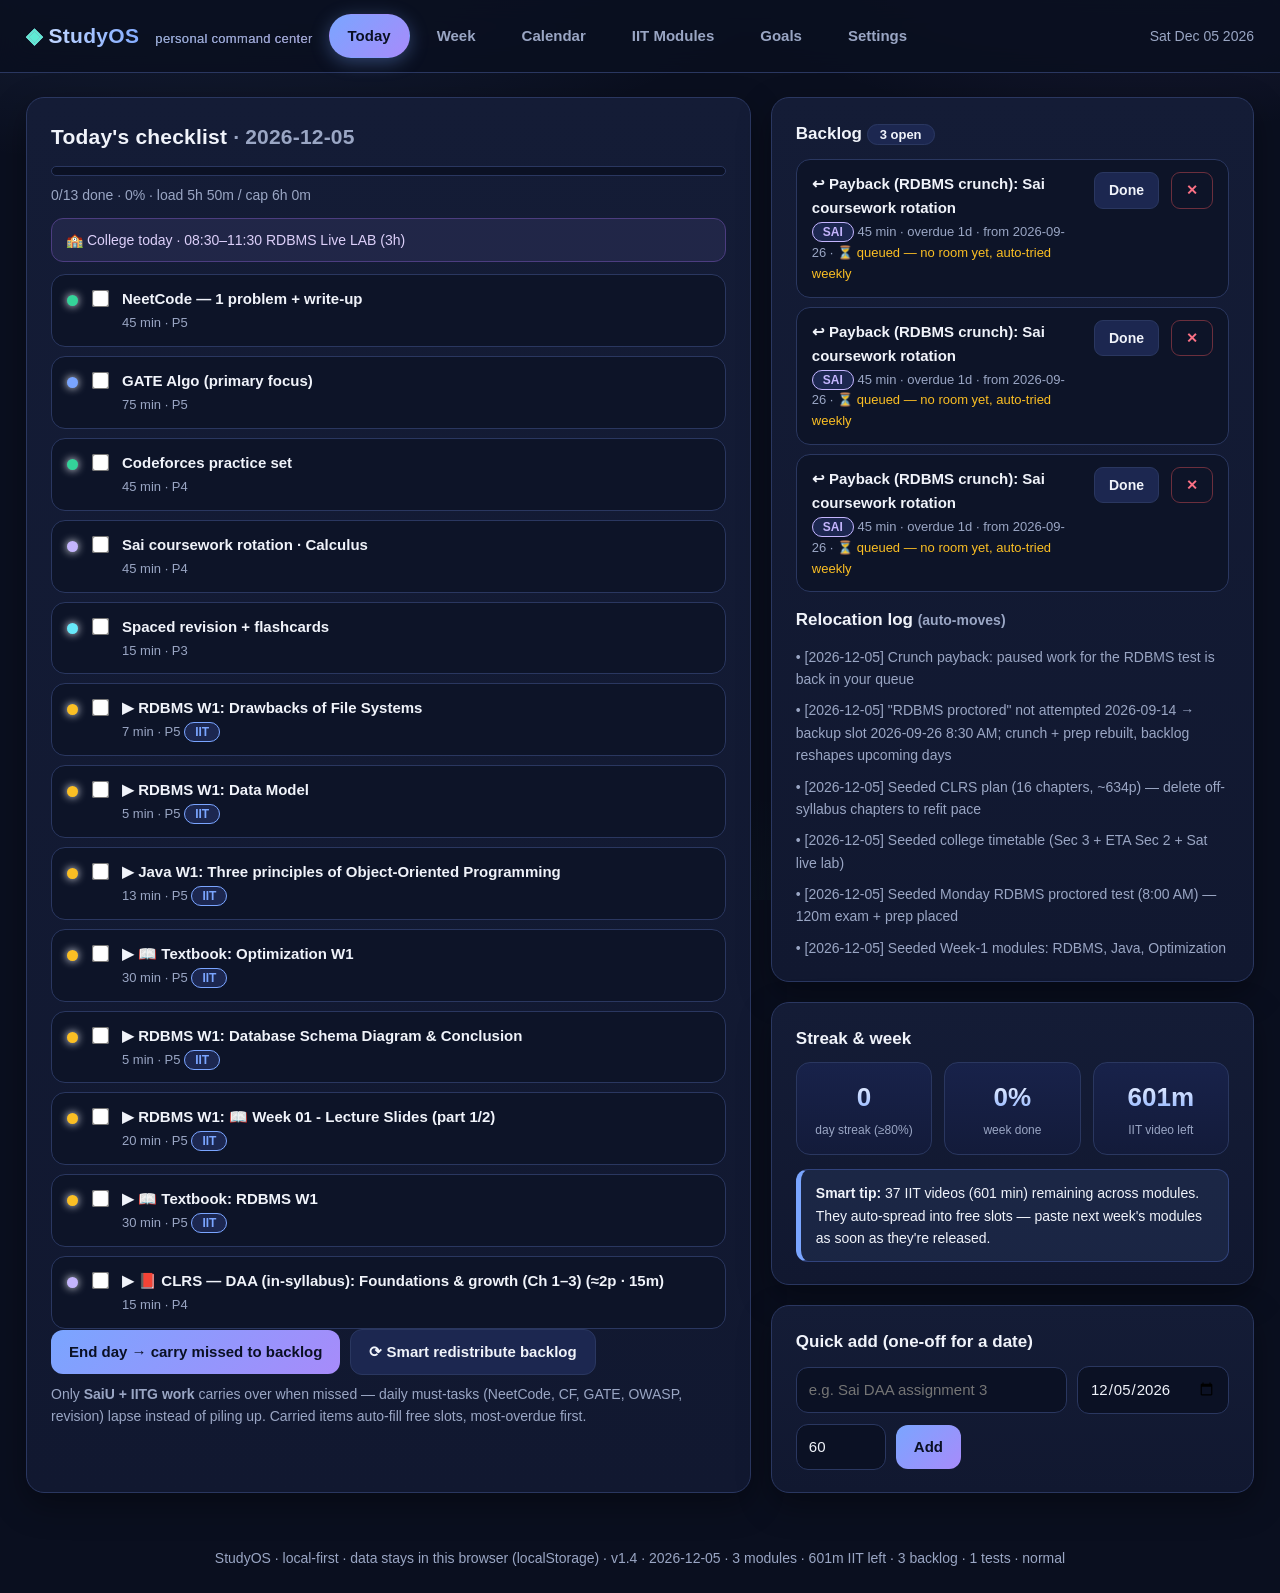
==== index.html @ 821bc4a0 "Weekend PT backups per course, Sat live lab, calendar events, selective carryover" ====
<!DOCTYPE html>
<html lang="en">
<head>
<meta charset="UTF-8">
<meta name="viewport" content="width=device-width, initial-scale=1.0">
<title>StudyOS — Personal Command Center</title>
<link rel="stylesheet" href="styles.css">
</head>
<body>
<header class="topbar">
  <div class="brand"><span class="logo">◈</span> StudyOS <span class="sub">personal command center</span></div>
  <nav class="tabs" id="tabs">
    <button data-tab="today" class="active">Today</button>
    <button data-tab="week">Week</button>
    <button data-tab="cal">Calendar</button>
    <button data-tab="iit">IIT Modules</button>
    <button data-tab="goals">Goals</button>
    <button data-tab="settings">Settings</button>
  </nav>
  <div class="today-label" id="todayLabel"></div>
</header>

<main>
<div id="errBanner" class="warn" style="display:none"></div>
  <!-- TODAY -->
  <section id="tab-today" class="tabpage active">
    <div class="grid2">
      <div class="card">
        <h2>Today's checklist <span class="muted" id="todayDate"></span></h2>
        <div class="progress"><div id="todayBar"></div></div>
        <p class="muted small" id="todayStats"></p>
        <div id="overloadWarn"></div>
        <div id="autoNotice"></div>
        <div id="behindBanner"></div>
        <div id="collegeBanner"></div>
        <ul id="todayList" class="tasklist"></ul>
        <div class="row">
          <button id="closeDayBtn" class="btn primary">End day → carry missed to backlog</button>
          <button id="redistBtn" class="btn">⟳ Smart redistribute backlog</button>
        </div>
        <p class="muted small">Only <b>SaiU + IITG work</b> carries over when missed — daily must-tasks (NeetCode, CF, GATE, OWASP, revision) lapse instead of piling up. Carried items auto-fill free slots, most-overdue first.</p>
      </div>
      <div>
        <div class="card">
          <h3>Backlog <span id="backlogCount" class="pill"></span></h3>
          <ul id="backlogList" class="tasklist"></ul>
          <h3 style="margin-top:14px">Relocation log <span class="muted small">(auto-moves)</span></h3>
          <ul id="reloLog" class="tasklist small muted"></ul>
        </div>
        <div class="card">
          <h3>Streak &amp; week</h3>
          <div class="statrow">
            <div class="stat"><div class="statnum" id="streakNum">0</div><div class="statlbl">day streak (≥80%)</div></div>
            <div class="stat"><div class="statnum" id="weekPct">0%</div><div class="statlbl">week done</div></div>
            <div class="stat"><div class="statnum" id="iitLeft">0m</div><div class="statlbl">IIT video left</div></div>
          </div>
          <div id="smartTip" class="tip"></div>
        </div>
        <div class="card">
          <h3>Quick add (one-off for a date)</h3>
          <div class="row wrap">
            <input id="qaTitle" placeholder="e.g. Sai DAA assignment 3" style="flex:2">
            <input id="qaDate" type="date" style="flex:1">
            <input id="qaMin" type="number" min="10" step="5" value="60" style="width:90px" title="minutes">
            <button id="qaAdd" class="btn primary">Add</button>
          </div>
        </div>
      </div>
    </div>
  </section>

  <!-- WEEK -->
  <section id="tab-week" class="tabpage">
    <div class="card">
      <div class="row between">
        <h2>Week plan <span class="muted small" id="weekRange"></span></h2>
        <div class="row">
          <button id="prevWk" class="btn">‹ Prev</button>
          <button id="thisWk" class="btn">This week</button>
          <button id="nextWk" class="btn">Next ›</button>
        </div>
      </div>
      <p class="muted small">Capacity = your self-study minutes per day (edit in Settings). Load = recurring + IIT chunks + backlog + one-offs. Red = overloaded day.</p>
      <div id="weekGrid" class="weekgrid"></div>
    </div>
  </section>

  <!-- CALENDAR -->
  <section id="tab-cal" class="tabpage">
    <div class="grid2">
      <div class="card">
        <div class="row between">
          <h2 id="calTitle">Month</h2>
          <div class="row">
            <button id="calPrev" class="btn sm">‹ Prev</button>
            <button id="calNow" class="btn sm">Today</button>
            <button id="calNext" class="btn sm">Next ›</button>
          </div>
        </div>
        <div id="calGrid" class="calgrid"></div>
        <p class="muted small">🎓 college · 📝 tests · 🎯 events — click any date to plan it.</p>
      </div>
      <div>
        <div class="card">
          <h3 id="calDayTitle">Day</h3>
          <div id="calDayItems"></div>
        </div>
        <div class="card">
          <h3>Mark event on <span id="eDateLabel"></span></h3>
          <input id="eTitle" placeholder="Event (e.g. DAA class test — DP + Greedy)" style="width:100%;margin-bottom:8px">
          <div class="row wrap">
            <select id="eCourse">
              <optgroup label="SaiU">
                <option value="SAI|DAA">DAA</option><option value="SAI|Found. Data Engg">Found. Data Engg</option><option value="SAI|Web Tech">Web Tech</option><option value="SAI|Emerging Tools">Emerging Tools</option><option value="SAI|Intel. Embedded Sys">Intel. Embedded Sys</option><option value="SAI|Calculus">Calculus</option><option value="SAI|SaiU Other">SaiU Other</option>
              </optgroup>
              <optgroup label="IITG">
                <option value="IIT|Java">Java</option><option value="IIT|Statistics">Statistics</option><option value="IIT|RDBMS">RDBMS</option><option value="IIT|Optimization">Optimization</option><option value="IIT|All courses">All courses</option>
              </optgroup>
              <optgroup label="Other">
                <option value="GATE|GATE">GATE prep</option><option value="CP|Comp. programming">Comp. programming</option><option value="OSS|OpenCRE">OpenCRE</option>
              </optgroup>
            </select>
            <label class="small muted">Prep hours <input id="eHrs" type="number" min="0.5" step="0.5" value="5" style="width:72px"></label>
            <label class="small muted">Time <input id="eTime" type="time"></label>
          </div>
          <textarea id="eSyllabus" rows="3" placeholder="Syllabus / prep plan (e.g. DP Ch15 + 75 PYQs) — saved with the event"></textarea>
          <div id="eFit"></div>
          <div id="eHold" style="margin-top:8px"></div>
          <div class="row" style="margin-top:10px">
            <button id="eAdd" class="btn primary">Add event + spread prep</button>
          </div>
          <p class="muted small">Prep spreads over the days before the event. Held subjects pause till that day, then return as payback — other commitments are never silently dropped.</p>
        </div>
      </div>
    </div>
  </section>

  <!-- IIT -->
  <section id="tab-iit" class="tabpage">
    <div class="card">
      <h2>Tests &amp; assessments</h2>
      <div id="examRadar" style="margin-bottom:12px"></div>
      <div class="row wrap" style="margin-bottom:10px">
        <span class="small"><b>PT backup slots</b> <span class="muted">(same-weekend, constant per course — missed slot 1 shifts here)</span>:</span>
        <label class="small">RDBMS <select data-pbday="RDBMS"><option>Sat</option><option>Sun</option></select> <input type="time" data-pbtime="RDBMS" style="width:100px"></label>
        <label class="small">Java <select data-pbday="Java"><option>Sat</option><option>Sun</option></select> <input type="time" data-pbtime="Java" style="width:100px"></label>
        <label class="small">Optimization <select data-pbday="Optimization"><option>Sat</option><option>Sun</option></select> <input type="time" data-pbtime="Optimization" style="width:100px"></label>
      </div>
      <div class="row wrap" style="margin-bottom:10px">
        <label class="small muted">System <select id="tSys"><option value="iitg">IITG (proctored ⇄ non-proctored)</option><option value="sai">SaiU class test</option></select></label>
      </div>
      <div id="iitgForm">
      <p class="muted small">Proctored → <b>120m</b> exam + 90m revision (2 days before) + 60m mock (day before). Non-proctored → <b>60m</b> + 45m review (day before). Blocks are date-fixed; IIT videos squeeze around them and auto-carry, so other subjects are never displaced.</p>
      <div class="row wrap">
        <select id="tCourse"><option>All courses</option><option>Java</option><option>Statistics</option><option>RDBMS</option><option>Optimization</option></select>
        <label class="small muted">First week <select id="tFirst"><option value="nonproctored">Non-proctored</option><option value="proctored">Proctored</option></select></label>
        <label class="small muted">Start date <input id="tStart" type="date"></label>
        <label class="small muted">Time <input id="tTime" type="time" value="08:00"></label>
        <label class="small muted">Weeks <input id="tWeeks" type="number" min="1" max="16" value="8" style="width:70px"></label>
        <button id="addAltTests" class="btn primary">Add alternating series</button>
        <button id="addOneTest" class="btn">Add single test</button>
      </div>
      </div>
      <div id="saiForm" style="display:none">
      <p class="muted small">Tell me the test <b>and</b> your prep plan — e.g. <i>75 PYQs</i> or <i>3h of video material</i> — and the time is auto-spread across the days before it in ≤60m sessions.</p>
      <div class="row wrap">
        <select id="sCourse"><option>DAA</option><option>Found. Data Engg</option><option>Web Tech</option><option>Emerging Tools</option><option>Intel. Embedded Sys</option><option>Calculus</option><option>Other</option></select>
        <input id="sTitle" placeholder="Test topic (e.g. DP + Greedy)" style="flex:1;min-width:160px">
        <label class="small muted">Date <input id="sDate" type="date"></label>
        <label class="small muted">Time <input id="sTime" type="time"></label>
      </div>
      <div class="row wrap" style="margin-top:8px">
        <label class="small muted">I will solve <select id="sMode"><option value="q">PYQs / questions</option><option value="h">hours of material</option></select></label>
        <input id="sQty" type="number" min="1" value="75" style="width:90px" title="number of questions or hours">
        <label class="small muted">min per Q <input id="sPerQ" type="number" min="1" value="4" style="width:65px"></label>
        <button id="sAdd" class="btn primary">Add SaiU test + spread prep</button>
      </div>
      <div id="sCalc" class="small" style="margin-top:6px;color:var(--teal)"></div>
      </div>
      <div class="row wrap" style="margin-top:12px;border-top:1px solid var(--line);padding-top:12px">
        <span class="small"><b>⚡ Crunch mode</b> <span class="muted">(every test, any subject)</span>: when a test is within
        <input id="cDays" type="number" min="0" max="7" value="3" style="width:62px"> days, pause
        <label><input type="checkbox" data-pz="sai"> Sai</label>
        <label><input type="checkbox" data-pz="cf"> CF</label>
        <label><input type="checkbox" data-pz="oss"> OWASP</label>
        <label><input type="checkbox" data-pz="algo"> GATE Algo</label>
        <label><input type="checkbox" data-pz="dbms"> GATE DBMS</label>
        <label><input type="checkbox" data-pz="nc"> NeetCode</label>
        <label><input type="checkbox" data-pz="iit"> IIT videos</label><br>
        <span class="muted">Paused subjects vanish pre-test to fund prep — then return as payback backlog after the test. Toggle per test with its ⚡ button.</span></span>
      </div>
      <div id="testList" style="margin-top:10px"></div>
    </div>
    <div class="card">
      <h2>Book reading plans <span class="muted small">pages-per-week pacing</span></h2>
      <p class="muted small">Set chapters + a deadline — the app tells you <b>pages/week</b> and spreads daily sessions. Log pages read per chapter; pace and sessions shrink automatically. Page counts are estimates: fix them against your copy.</p>
      <div class="row wrap">
        <label class="small muted">Reading speed <input id="bookPph" type="number" min="2" max="30" value="6" style="width:65px"> pages/hour</label>
        <label class="small muted">Max reading <input id="bookMaxDay" type="number" min="10" max="120" step="5" value="30" style="width:65px"> min/day</label>
      </div>
      <div id="bookList" style="margin-top:10px"></div>
      <details style="margin-top:8px">
        <summary class="muted small">Add another book (tap to expand)</summary>
        <div class="row wrap" style="margin-top:8px">
          <input id="bTitle" placeholder="Book title (e.g. CLRS — Graphs)" style="flex:2;min-width:160px">
          <label class="small muted">Deadline <input id="bDeadline" type="date" value="2026-12-20"></label>
          <button id="bAdd" class="btn sm primary">Add book</button>
        </div>
        <textarea id="bChapters" rows="4" placeholder="One chapter per line — Name: pages&#10;Dynamic programming (Ch 15): 47&#10;Greedy (Ch 16): 43"></textarea>
      </details>
    </div>
    <div class="grid2">
      <div class="card">
        <h2>Add week's module</h2>
        <p class="muted small">I can't log into Coursera for you (login wall), so paste the week's video list here. The parser accepts <code>mm:ss</code>, <code>h:mm:ss</code>, <code>12 min</code>, <code>1h 20m</code> — one video per line.</p>
        <div class="row wrap">
          <select id="mCourse">
            <option>Java</option><option>Statistics</option><option>RDBMS</option><option>Optimization</option>
          </select>
          <input id="mWeek" type="number" min="1" max="20" value="1" style="width:80px" title="week number">
          <input id="mTitle" placeholder="Module title (optional)" style="flex:1">
        </div>
        <textarea id="mPaste" rows="7" placeholder="Example:&#10;Intro to OOP — 12:34&#10;Classes & objects — 45:10&#10;Inheritance 1h 02:15&#10;Practice quiz — 20 min"></textarea>
        <div class="row">
          <button id="mPreview" class="btn">Preview parse</button>
          <button id="mSave" class="btn primary">Save module &amp; schedule it</button>
        </div>
        <div id="mOut" class="muted small"></div>
      </div>
      <div class="card">
        <h2>Coursera helper <span class="muted small">semi-auto import</span></h2>
        <details>
          <summary class="muted small">How to copy durations from Coursera (tap to expand)</summary>
          <p class="muted small">On your open Coursera module page, press <code>F12 → Console</code>, paste this snippet, hit Enter. It copies all video durations — then paste them on the left.</p>
          <pre id="scraperSnippet" class="code"></pre>
          <button id="copySnippet" class="btn sm">Copy snippet</button>
        </details>
        <h3 style="margin-top:18px">Saved modules</h3>
        <div class="row" style="margin-bottom:8px"><button id="reseedBtn" class="btn">↻ Reload Week-1 seed data</button></div>
        <div id="moduleList"></div>
      </div>
    </div>
  </section>

  <!-- GOALS -->
  <section id="tab-goals" class="tabpage">
    <div class="grid3" id="goalsGrid"></div>
    <div class="card">
      <h3>Anything missing?</h3>
      <p class="small muted">Ideas: Sai exam-prep buffer in the last 3 weeks (share exam dates and Sai priority auto-raises), 7h sleep + 20-min walk guardrail. Tell me and I'll hardcode it, or use Quick add.</p>
    </div>
  </section>

  <!-- SETTINGS -->
  <section id="tab-settings" class="tabpage">
    <div class="card">
      <h2>Daily self-study capacity (minutes)</h2>
      <p class="muted small">College hours excluded. Defaults: 300 weekdays (5h), 420 weekends (7h). Lower it if you have heavy college days — the scheduler re-fits IIT + backlog automatically.</p>
      <div id="capGrid" class="capgrid"></div>
      <div class="row wrap" style="margin-top:12px;align-items:flex-end">
        <label class="small muted">IIT playback speed<br>
          <select id="speedSel">
            <option value="1">1×</option><option value="1.25">1.25×</option>
            <option value="1.5">1.5×</option><option value="2">2×</option>
          </select>
        </label>
      <div class="row" style="margin-top:12px">
        <button id="saveCap" class="btn primary">Save &amp; rebuild schedule</button>
        <button id="resetAll" class="btn danger">Reset all data</button>
      </div>
    </div>
    <div class="card">
      <h2>College hours <span class="muted small">blocked — never scheduled over</span></h2>
      <p class="muted small">Seeded from the SaiU sheet for Sec 3 + ETA Sec 2. Delete anything that isn't yours.</p>
      <div id="collegeList"></div>
      <div class="row wrap" style="margin-top:8px">
        <select id="cDay"><option>Mon</option><option>Tue</option><option>Wed</option><option>Thu</option><option>Fri</option><option>Sat</option><option>Sun</option></select>
        <input id="cStart" placeholder="09:15" style="width:80px">
        <input id="cEnd" placeholder="10:10" style="width:80px">
        <input id="cTitle" placeholder="Course" style="flex:1;min-width:140px">
        <button id="cAdd" class="btn sm">Add class</button>
      </div>
    </div>
    <div class="card">
      <details>
        <summary><b>How the smart scheduler works</b> <span class="muted small">(tap to expand)</span></summary>
      <ol class="small">
        <li>Fixed recurring load (NeetCode daily, GATE 4+3, Sai 45m, CF 3×+contest, OWASP 3×, revision) is placed first.</li>
        <li>Tests (exam + type-based prep) are date-fixed right after recurring — IIT videos absorb the squeeze and auto-carry, so core subjects are never displaced.</li>
        <li>Proctored tests carry a next-day backup slot: miss slot 1 and everything shifts automatically.</li>
        <li>Each course's weekly videos are split into ≤35-min sessions and dealt round-robin across all 7 days — every course progresses daily, all finish together, no day breached unless the week's total exceeds free time.</li>
        <li>Backlog (missed <b>SaiU/IITG only</b> — daily must-tasks lapse) is fitted next, highest overdue-days first, into leftover free slots — never piled onto one day.</li>
        <li>Falling behind (150m+ backlog or 3d overdue) offers a one-click catch-up plan that lightens flexible load until you recover.</li>
        <li>College hours are blocked and never scheduled over. Overload days turn red with a tip on what shifted.</li>
        <li>Calendar events spread prep over prior days; shortfalls ask you to hold subjects, which return as payback after the event.</li>
      </ol>
      </details>
      <div class="row" style="margin-top:10px">
        <button id="selfTest" class="btn sm">▶ Run self-test</button>
      </div>
      <div id="selfOut" class="small" style="margin-top:8px"></div>
    </div>
  </section>
</main>

<footer class="muted small center">StudyOS · local-first · data stays in this browser (localStorage) · <span id="ver"></span> · <span id="diagLine"></span></footer>
<script>
window.addEventListener('error',function(e){var d=document.getElementById('errBanner');if(d){d.style.display='block';d.textContent='⚠ App error: '+(e.message||'unknown error')+' — press Ctrl+Shift+R to hard-refresh. If it persists, copy this exact text and send it to me.';}});
</script>
<script src="app.js?v=1.4"></script>
</body>
</html>
---- styles.css ----
:root{
  --bg:#0a0f1f; --card:#121a31; --card2:#0d1428; --line:#2a3760;
  --txt:#f0f3fa; --mut:#9aa6c4; --acc:#7aa5ff; --violet:#a78bfa; --teal:#5eead4;
  --ok:#34d399; --warn:#fbbf24; --bad:#fb7185; --radius:18px;
}
*{box-sizing:border-box}
body{margin:0;color:var(--txt);
  background:radial-gradient(1100px 480px at 15% -120px,rgba(122,165,255,.16) 0%,transparent 60%),
             radial-gradient(900px 420px at 90% -100px,rgba(167,139,250,.14) 0%,transparent 55%),
             radial-gradient(800px 500px at 50% 120%,rgba(94,234,212,.06) 0%,transparent 60%),
             var(--bg);
  background-attachment:fixed;
  font:16px/1.6 -apple-system,"Segoe UI",Roboto,Inter,Arial,sans-serif;-webkit-font-smoothing:antialiased}
::selection{background:rgba(122,165,255,.35)}
.topbar{display:flex;align-items:center;gap:16px;padding:14px 26px;border-bottom:1px solid var(--line);position:sticky;top:0;background:rgba(10,15,31,.88);backdrop-filter:blur(12px);z-index:5;flex-wrap:wrap}
.brand{font-weight:800;font-size:21px;letter-spacing:.3px;background:linear-gradient(90deg,#cfe0ff,var(--acc) 45%,var(--violet));-webkit-background-clip:text;background-clip:text;color:transparent}
.logo{color:var(--teal);-webkit-text-fill-color:var(--teal)}
.sub{font-weight:500;color:var(--mut);font-size:13px;margin-left:10px;-webkit-text-fill-color:var(--mut)}
.tabs{display:flex;gap:8px;flex-wrap:wrap}
.tabs button{background:transparent;border:1px solid transparent;color:var(--mut);padding:9px 18px;border-radius:999px;cursor:pointer;font:inherit;font-weight:700;font-size:15px}
.tabs button:hover{color:var(--txt);background:#1a2450}
.tabs button.active{background:linear-gradient(135deg,var(--acc),var(--violet));color:#0a1024;box-shadow:0 4px 18px rgba(122,165,255,.35)}
.today-label{margin-left:auto;color:var(--mut);font-size:14px}
main{max-width:1500px;margin:0 auto;padding:24px 26px 10px}
#errBanner{max-width:1500px;margin:14px auto 0}
.card{background:linear-gradient(180deg,#141c36,#111830);border:1px solid var(--line);border-radius:var(--radius);padding:22px 24px;margin-bottom:20px;box-shadow:0 12px 32px rgba(0,0,0,.35)}
h2{margin:0 0 8px;font-size:21px;letter-spacing:.2px}
h3{margin:0 0 10px;font-size:17px}
.muted{color:var(--mut)}.small{font-size:14px}.center{text-align:center}
p.muted{margin:8px 0 12px}
.grid2{display:grid;grid-template-columns:1.5fr 1fr;gap:20px}
@media(max-width:1000px){.grid2{grid-template-columns:1fr}}
.grid3{display:grid;grid-template-columns:repeat(3,1fr);gap:20px;margin-bottom:20px}
@media(max-width:1000px){.grid3{grid-template-columns:1fr}}
.row{display:flex;gap:10px;align-items:center}.wrap{flex-wrap:wrap}.between{justify-content:space-between}
.btn{background:#1c2750;border:1px solid var(--line);color:var(--txt);padding:10px 18px;border-radius:12px;cursor:pointer;font:inherit;font-weight:700;font-size:15px}
.btn:hover{border-color:var(--acc);box-shadow:0 0 14px rgba(122,165,255,.25)}
.btn.primary{background:linear-gradient(135deg,var(--acc),var(--violet));border:0;color:#0a1024}
.btn.danger{background:transparent;border-color:#6b2f3d;color:var(--bad)}
.btn.sm{padding:6px 14px;font-size:14px;border-radius:9px}
.btn:disabled{opacity:.5}
input,select,textarea{background:#0b1124;border:1px solid var(--line);color:var(--txt);border-radius:12px;padding:10px 12px;font:inherit;font-size:15px}
input:focus,select:focus,textarea:focus{outline:none;border-color:var(--acc);box-shadow:0 0 0 3px rgba(122,165,255,.15)}
textarea{width:100%;margin:10px 0;font-family:ui-monospace,Consolas,monospace}
code{background:#0b1124;padding:2px 8px;border-radius:7px;border:1px solid var(--line);font-size:13px}
.code{background:#080d1d;border:1px solid var(--line);border-radius:12px;padding:12px;font-size:13px;white-space:pre-wrap;max-height:220px;overflow:auto}
details{border:0}
details>summary{cursor:pointer;list-style:none;font-weight:700;font-size:15px}
details>summary::-webkit-details-marker{display:none}
details>summary:before{content:"▸ ";color:var(--teal)}
details[open]>summary:before{content:"▾ "}
.progress{height:10px;background:#0b1124;border-radius:99px;overflow:hidden;margin:12px 0 6px;border:1px solid var(--line)}
.progress>div{height:100%;background:linear-gradient(90deg,var(--acc),var(--teal));border-radius:99px;transition:width .3s}
.tasklist{list-style:none;margin:12px 0 0;padding:0;display:flex;flex-direction:column;gap:9px}
.task{display:flex;gap:12px;align-items:flex-start;background:var(--card2);border:1px solid var(--line);border-radius:14px;padding:12px 15px;font-size:15px}
.task:hover{border-color:#3d4f8f;transform:translateY(-1px)}
.task.done{opacity:.55}.task.done .t{text-decoration:line-through}
.task input[type=checkbox]{margin-top:5px;transform:scale(1.35);accent-color:var(--acc);cursor:pointer}
.dot{width:11px;height:11px;border-radius:99px;margin-top:8px;flex:none;box-shadow:0 0 8px currentColor}
.task .t{font-weight:650}.task .meta{font-size:13px;color:var(--mut);margin-top:2px}
.badge{font-size:12px;padding:2px 10px;border-radius:99px;background:#1c2750;border:1px solid var(--line);white-space:nowrap;font-weight:700}
.badge.carry{border-color:var(--warn);color:var(--warn)}
.badge.iit{border-color:var(--acc);color:var(--acc)}
.badge.testb{border-color:var(--violet);color:var(--violet)}
.pill{background:#1c2750;border:1px solid var(--line);border-radius:99px;padding:2px 12px;font-size:13px}
.donebox{margin-top:10px;background:transparent;border:1px dashed var(--line);border-radius:14px;padding:10px 14px}
.donebox summary{font-size:14px;color:var(--mut);font-weight:700}
.statrow{display:flex;gap:12px}
.stat{flex:1;background:linear-gradient(180deg,#18224a,#131b3a);border:1px solid var(--line);border-radius:14px;padding:14px 8px;text-align:center}
.statnum{font-size:26px;font-weight:800;background:linear-gradient(180deg,#fff,var(--acc));-webkit-background-clip:text;background-clip:text;color:transparent}
.statlbl{font-size:12px;color:var(--mut);margin-top:2px}
.tip{background:rgba(122,165,255,.09);border:1px solid #31437c;border-left:5px solid var(--acc);border-radius:12px;padding:12px 15px;margin-top:14px;font-size:14px}
.tip.ok{border-color:#1d5c46;border-left-color:var(--ok);background:rgba(52,211,153,.08)}
.tip.warnb{border-color:#6b5416;border-left-color:var(--warn);background:rgba(251,191,36,.08)}
.warn{background:rgba(251,113,133,.09);border:1px solid #6b2f3d;color:#ffd3da;border-radius:12px;padding:10px 14px;margin:10px 0;font-size:14px}
.collegebar{background:rgba(167,139,250,.09);border:1px solid #4c3d80;border-radius:12px;padding:10px 14px;margin-top:12px;font-size:14px;color:#ddd0fa}
.weekgrid{display:grid;grid-template-columns:repeat(auto-fit,minmax(185px,1fr));gap:14px}
details.day{background:var(--card2);border:1px solid var(--line);border-radius:14px;padding:13px 15px;min-height:150px}
details.day.over{border-color:#6b2f3d}
details.day.today{border-color:var(--acc);box-shadow:0 0 0 1px var(--acc),0 0 24px rgba(122,165,255,.15)}
details.day summary{display:flex;align-items:center;gap:10px}
details.day summary:before{content:""}
.dname{font-weight:800;font-size:15px;white-space:nowrap}
.loadbar{flex:1;height:7px;background:#0b1124;border-radius:99px;overflow:hidden}
.loadbar>span{display:block;height:100%;background:linear-gradient(90deg,var(--acc),var(--teal));border-radius:99px}
.day.over .loadbar>span{background:linear-gradient(90deg,var(--warn),var(--bad))}
.cap{font-size:12px;color:var(--mut);white-space:nowrap;margin:8px 0}
.mini{font-size:13px;background:#141c3a;border:1px solid var(--line);border-radius:9px;padding:6px 10px;margin-bottom:6px;display:flex;gap:8px;align-items:center}
.mini .dot{margin-top:0;width:8px;height:8px}
.mini.done{opacity:.55}
.mini.college{border-color:#4c3d80;color:#ddd0fa;background:rgba(167,139,250,.07)}
.calgrid{display:grid;grid-template-columns:repeat(7,1fr);gap:8px}
.capgrid{display:grid;grid-template-columns:repeat(7,1fr);gap:10px}
.calhead{font-size:12px;color:var(--mut);text-align:center;font-weight:800;padding:4px}
.calblank{min-height:74px}
.calday{min-height:74px;background:var(--card2);border:1px solid var(--line);border-radius:12px;padding:7px 9px;cursor:pointer;display:flex;flex-direction:column;gap:3px;font-size:13px}
.calday:hover{border-color:var(--acc)}
.calday b{font-size:15px}
.calday span{font-size:12px}
.calday.today{border-color:var(--acc);box-shadow:0 0 0 1px var(--acc)}
.calday.sel{border-color:var(--teal);box-shadow:0 0 0 1px var(--teal)}
.calday.past{opacity:.55}
@media(max-width:700px){.calday{min-height:56px;font-size:11px}}
@media(max-width:1000px){.capgrid{grid-template-columns:repeat(4,1fr)}}
.capgrid label{font-size:13px;color:var(--mut);display:flex;flex-direction:column;gap:5px}
.mod{border:1px solid var(--line);border-radius:14px;padding:12px 15px;margin-bottom:10px;background:var(--card2);font-size:14px}
.mod label{display:flex;gap:10px;align-items:flex-start;padding:4px 0;cursor:pointer}
.mod input[type=checkbox]{accent-color:var(--acc);margin-top:5px;transform:scale(1.2)}
.chip{display:inline-block;background:#141c3a;border:1px solid #4c3d80;color:#ddd0fa;border-radius:99px;padding:3px 12px;margin:3px 6px 3px 0;font-size:13px}
.chip a{color:var(--bad);text-decoration:none;margin-left:6px;font-weight:800}
.crow{margin-bottom:10px;font-size:14px}
.crow b{display:inline-block;min-width:40px}
.tabpage{display:none}.tabpage.active{display:block;animation:fade .25s}
@keyframes fade{from{opacity:.3;transform:translateY(4px)}to{opacity:1}}
footer{padding:24px;color:var(--mut);font-size:14px}
::-webkit-scrollbar{width:11px;height:11px}
::-webkit-scrollbar-track{background:var(--bg)}
::-webkit-scrollbar-thumb{background:#2a3760;border-radius:99px;border:2px solid var(--bg)}
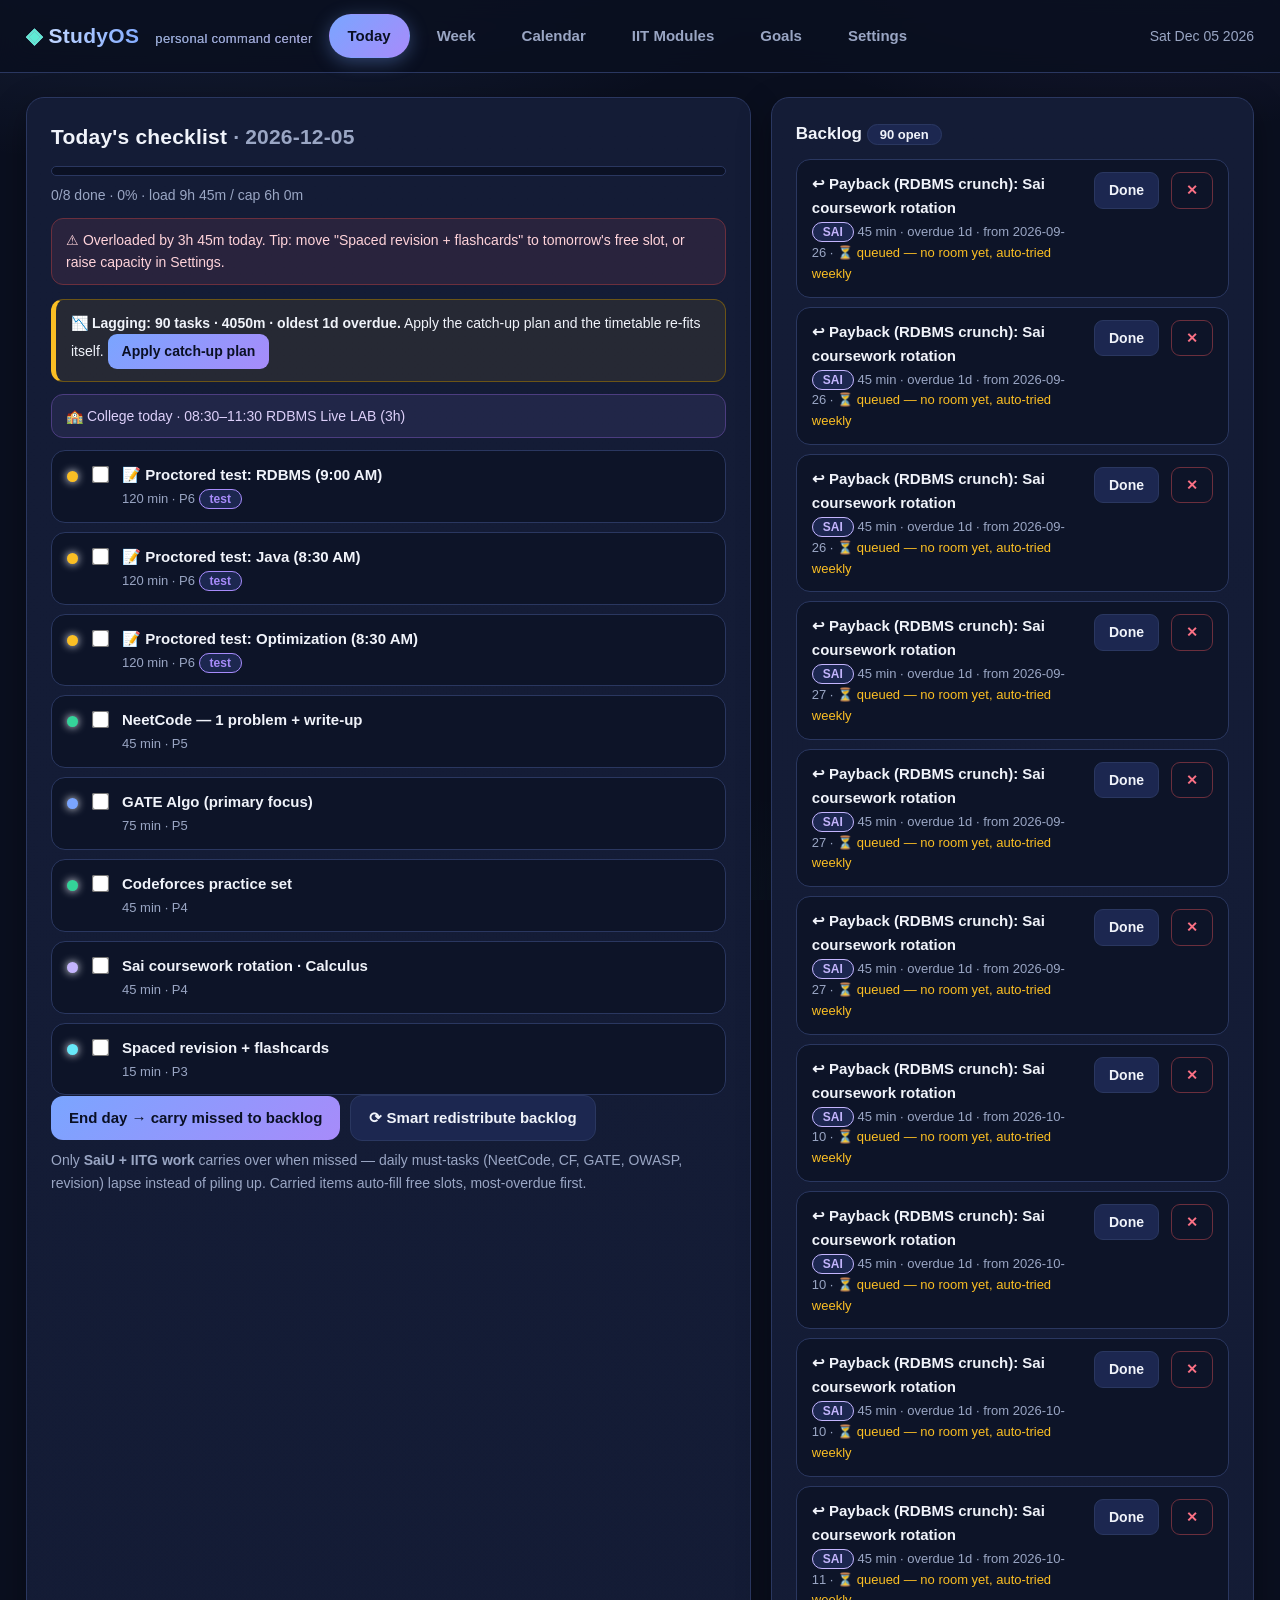
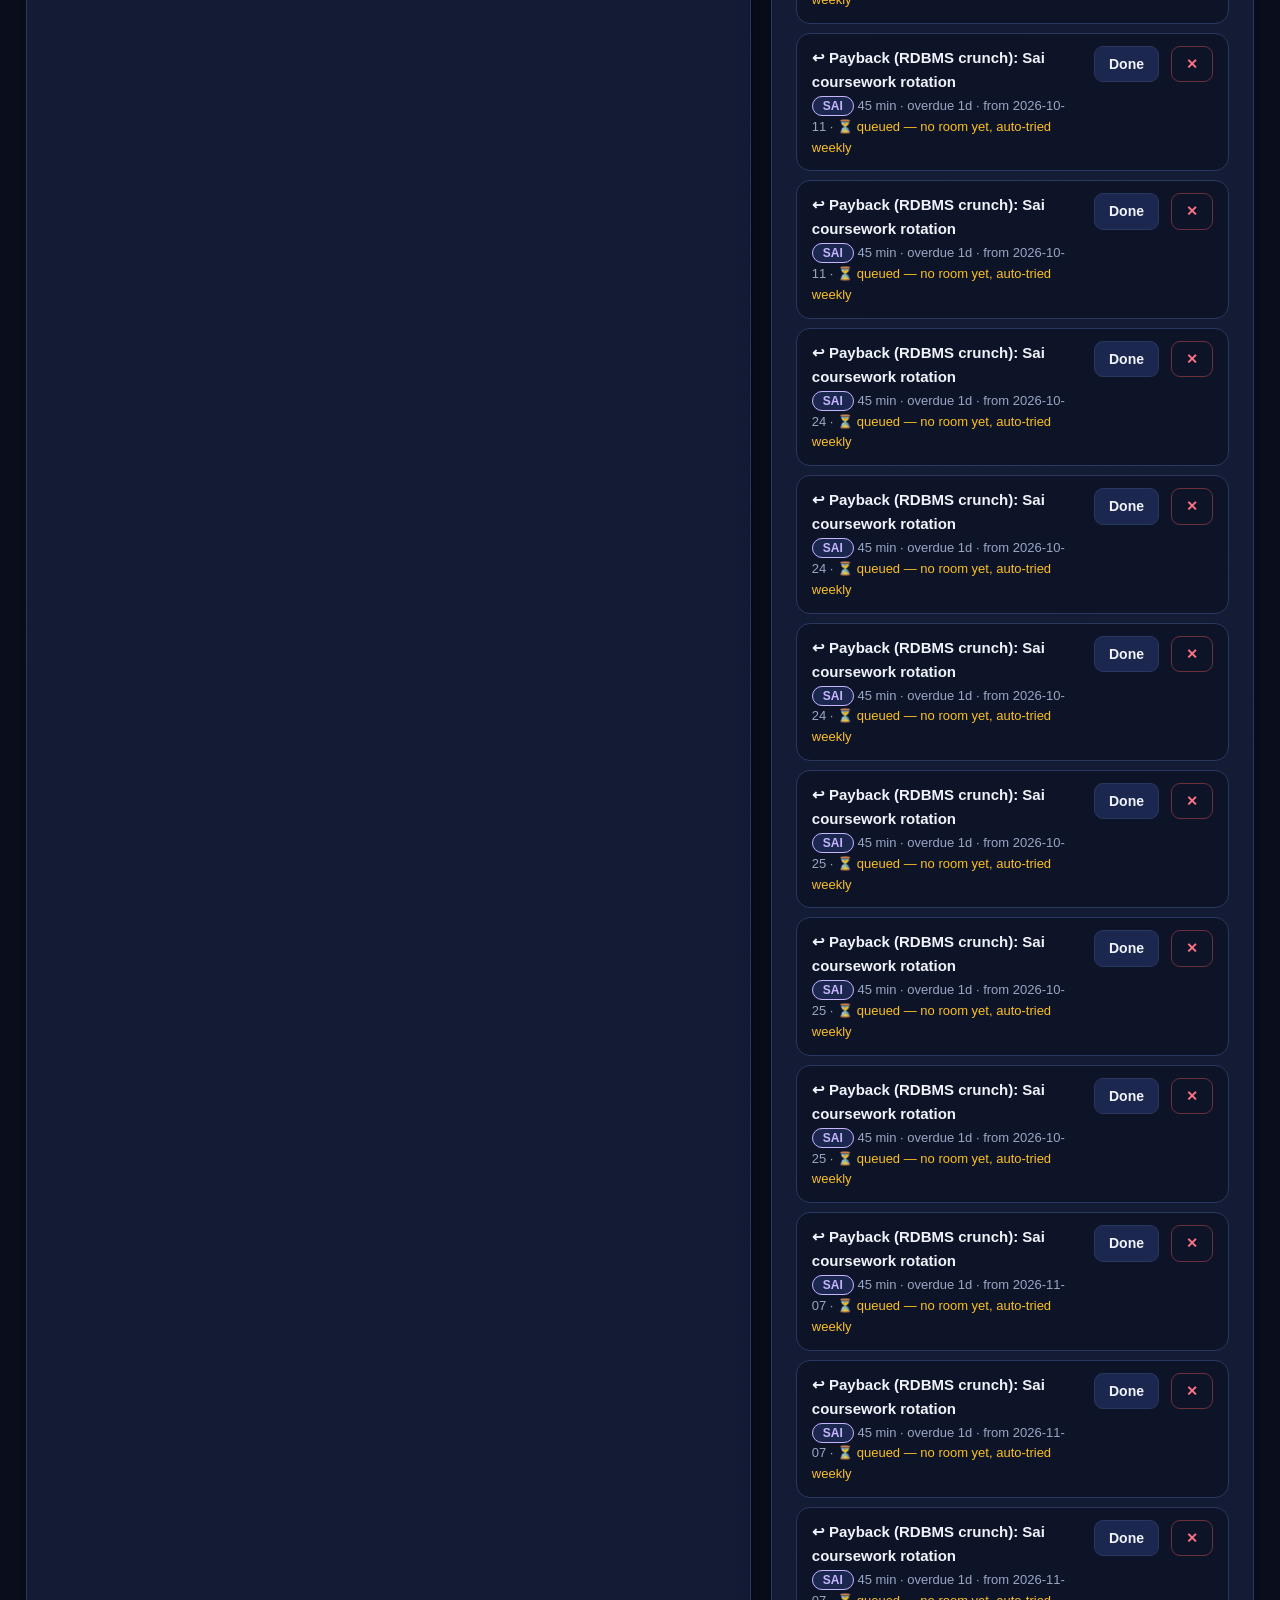
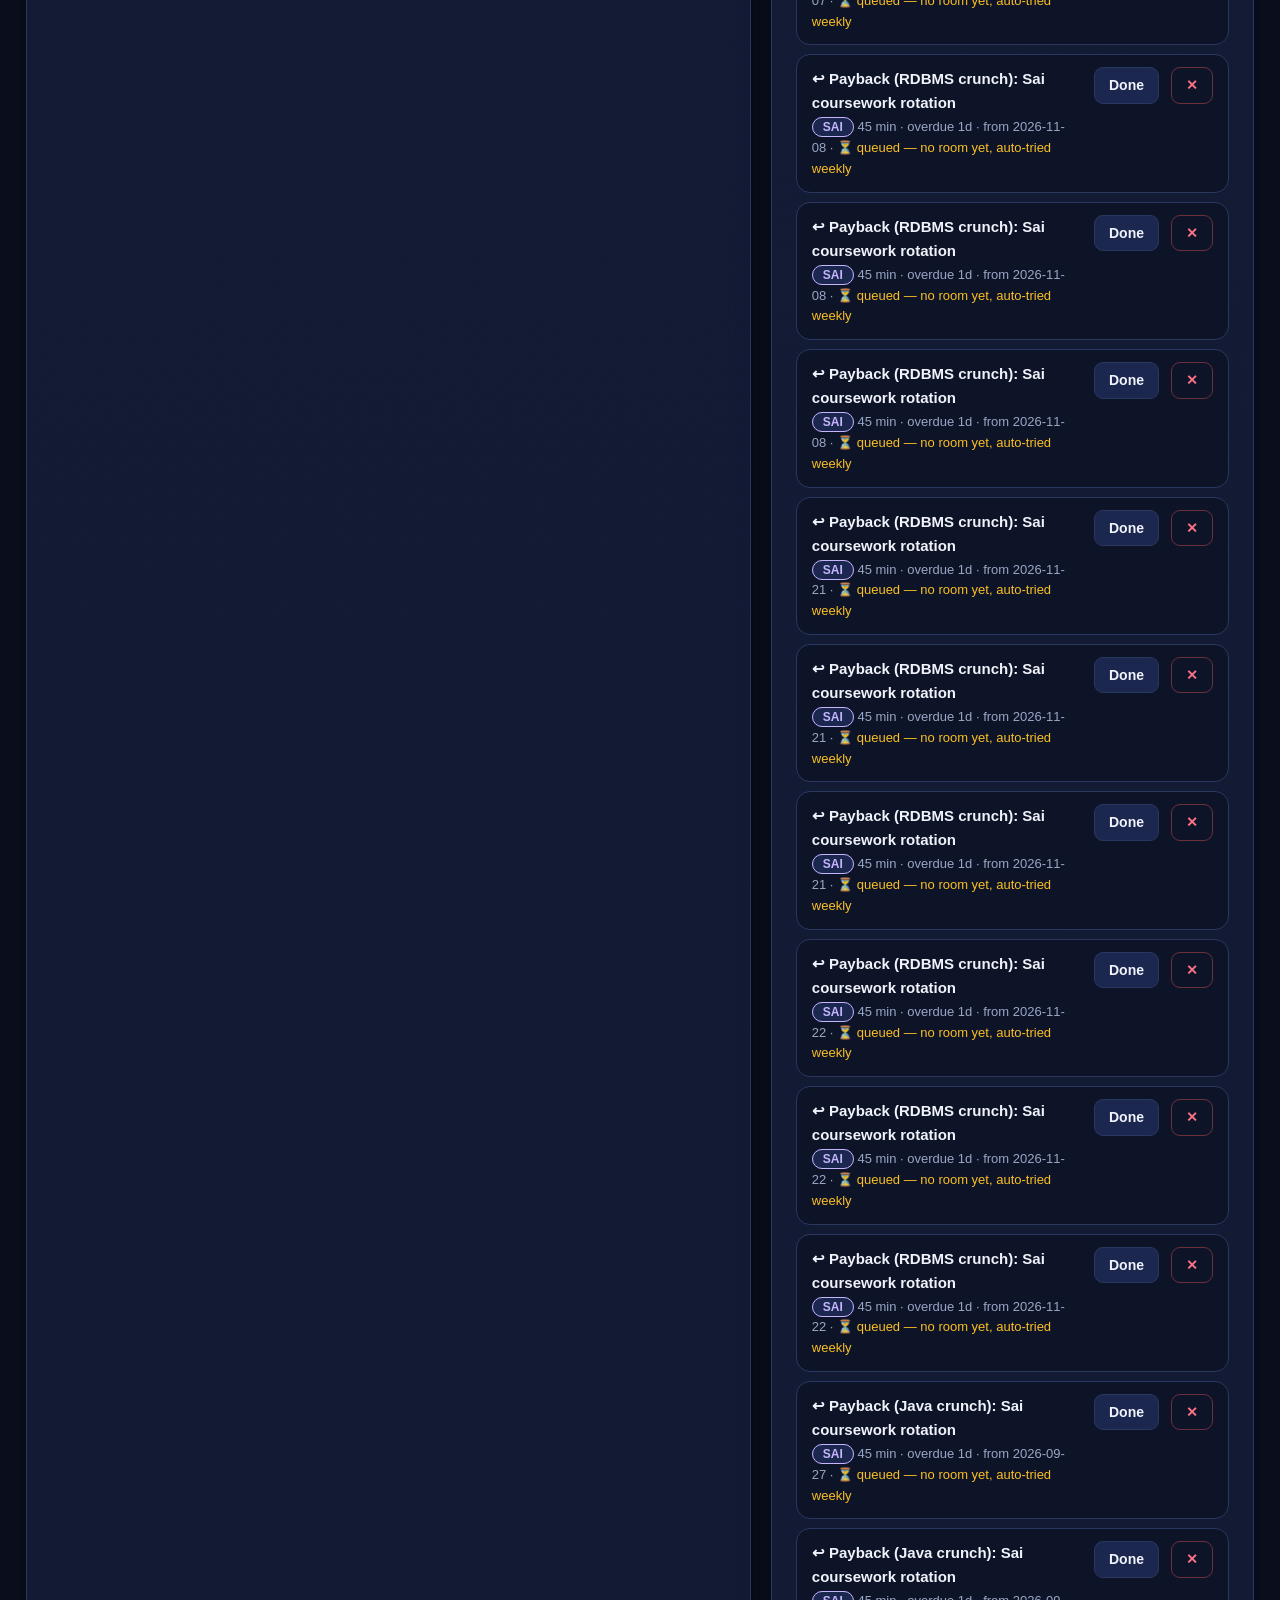
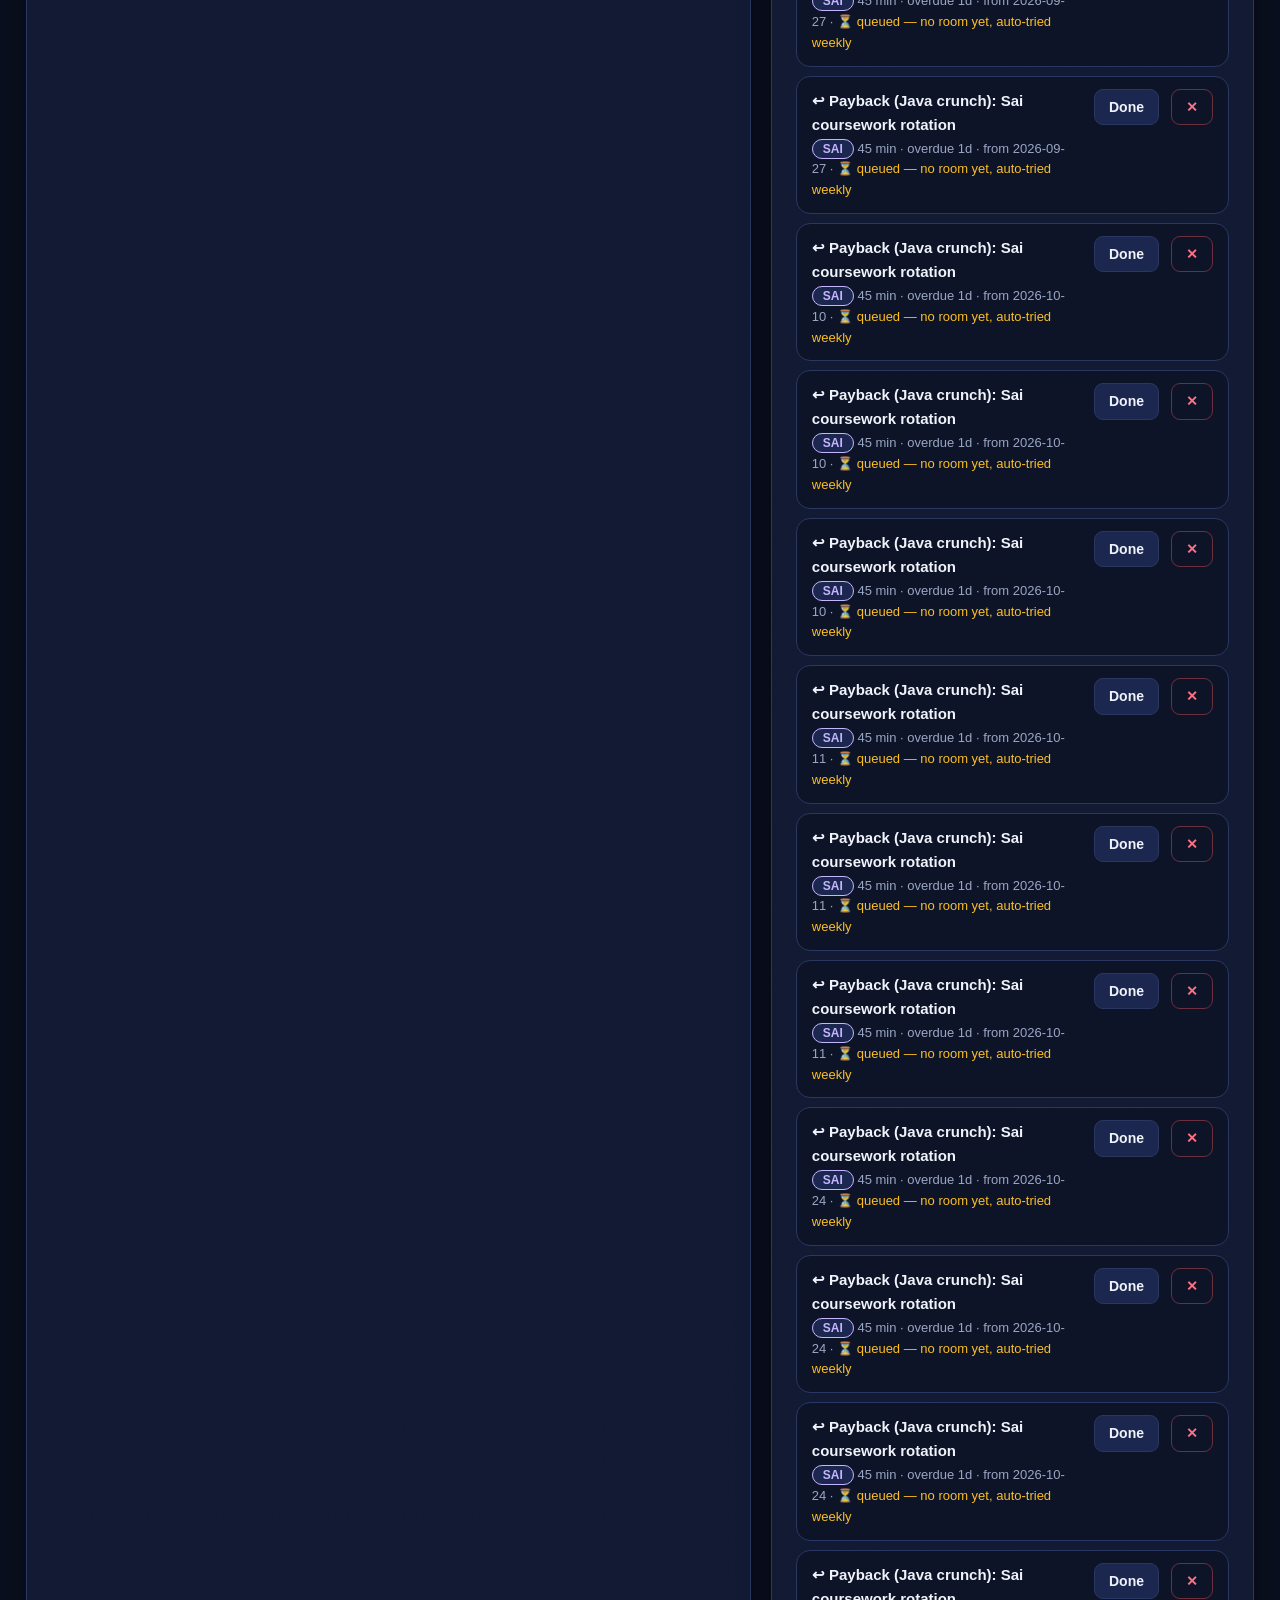
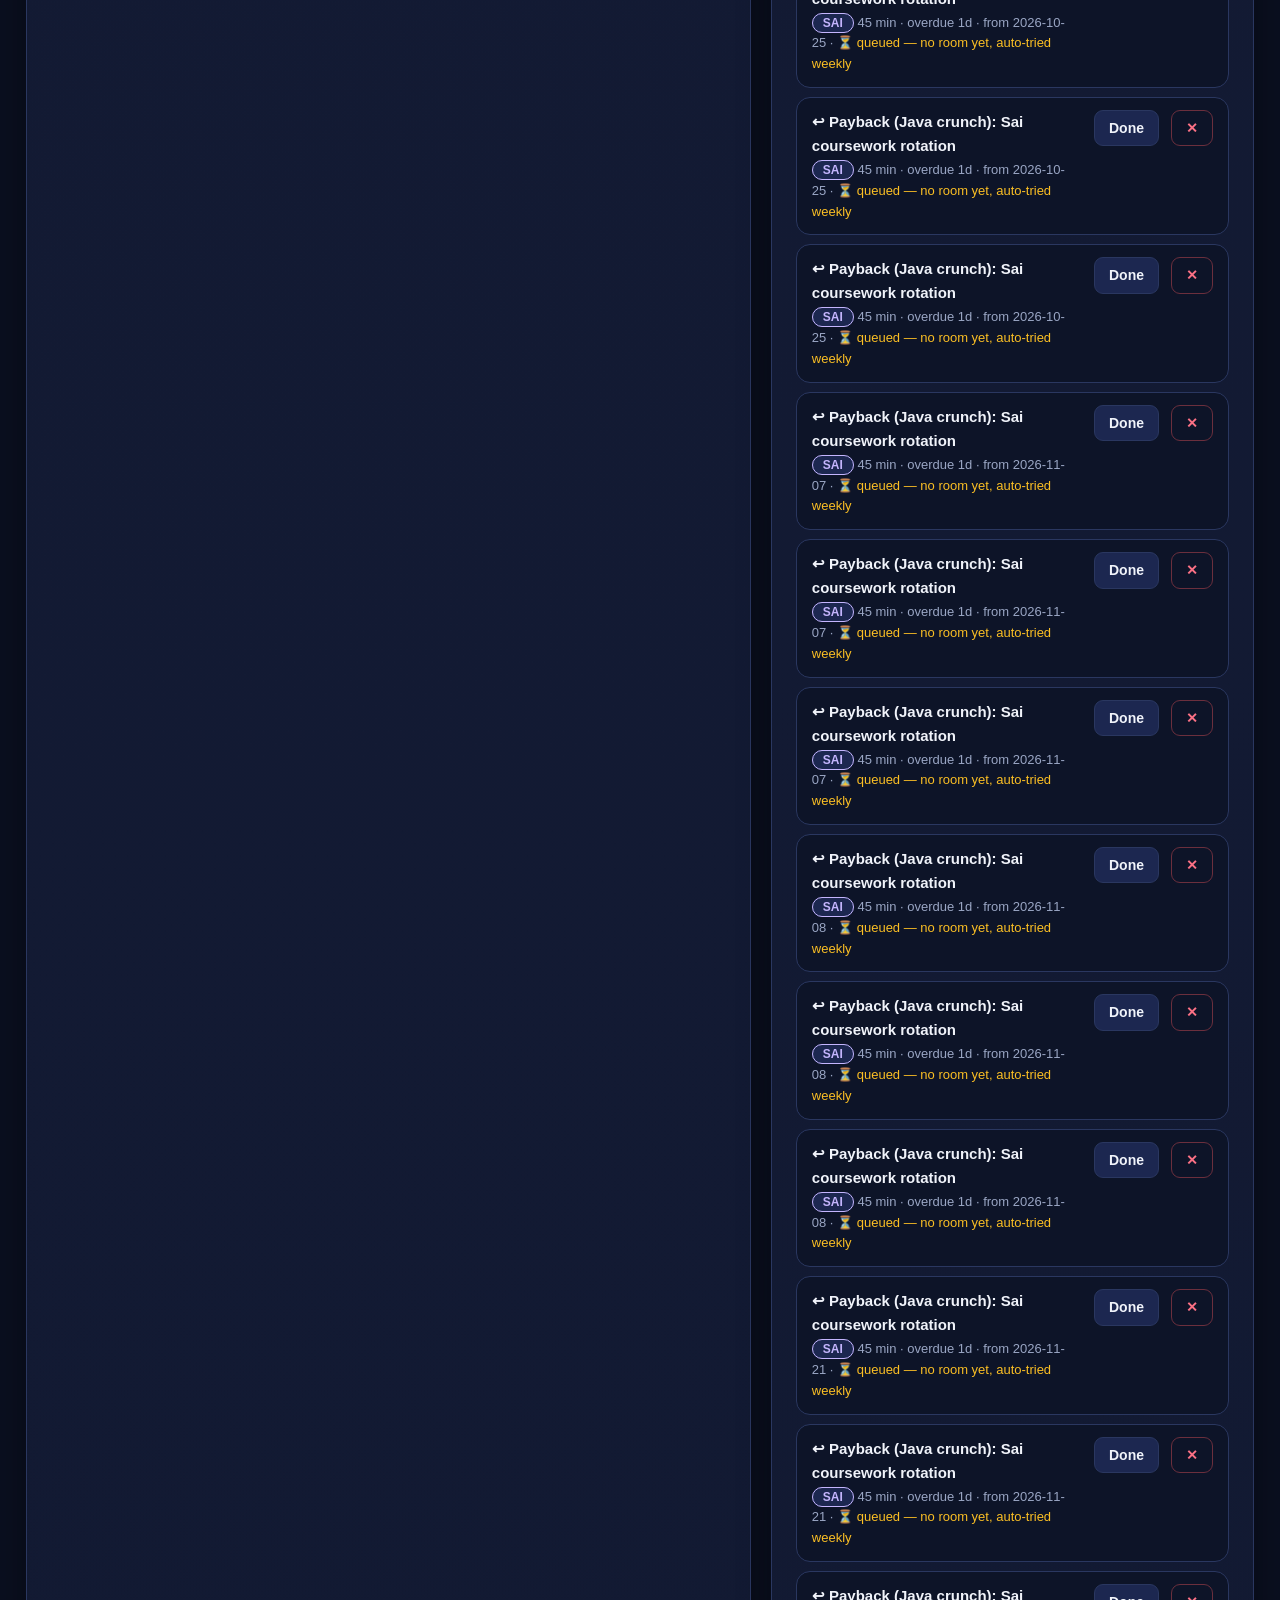
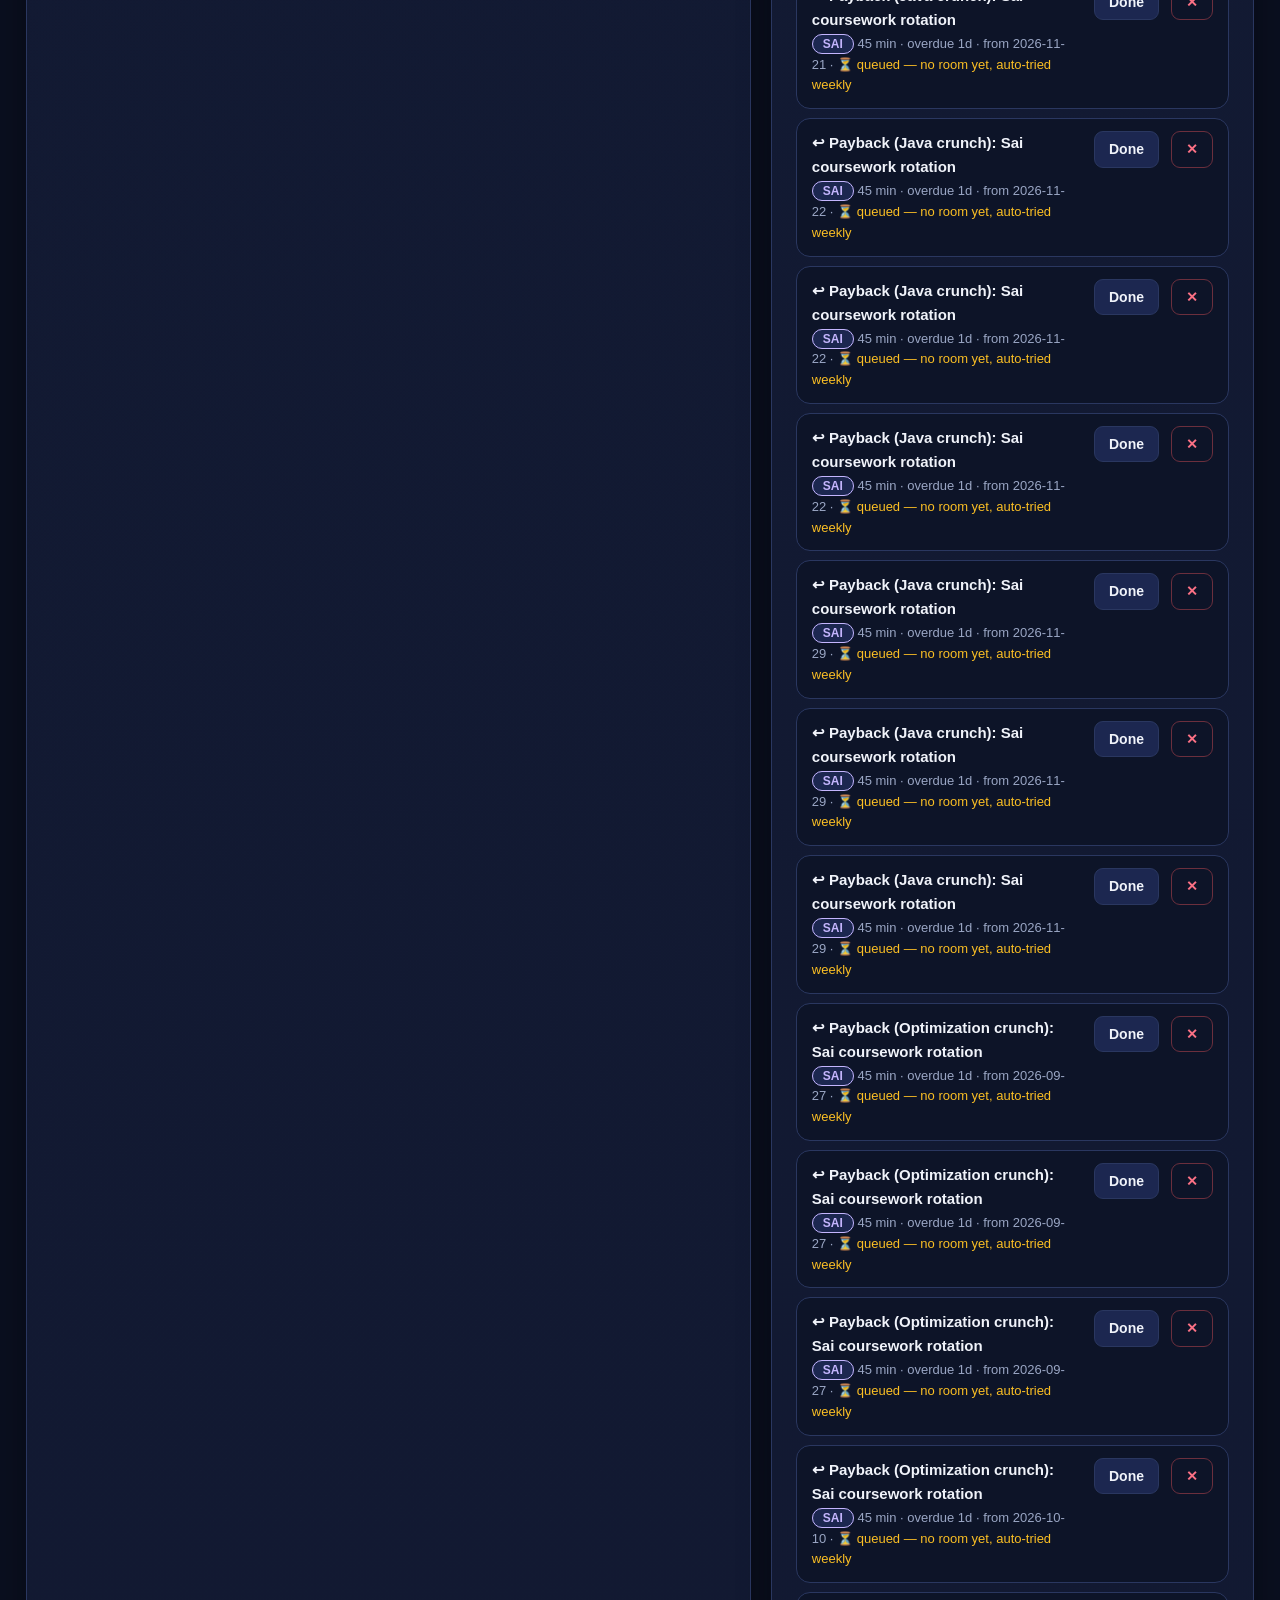
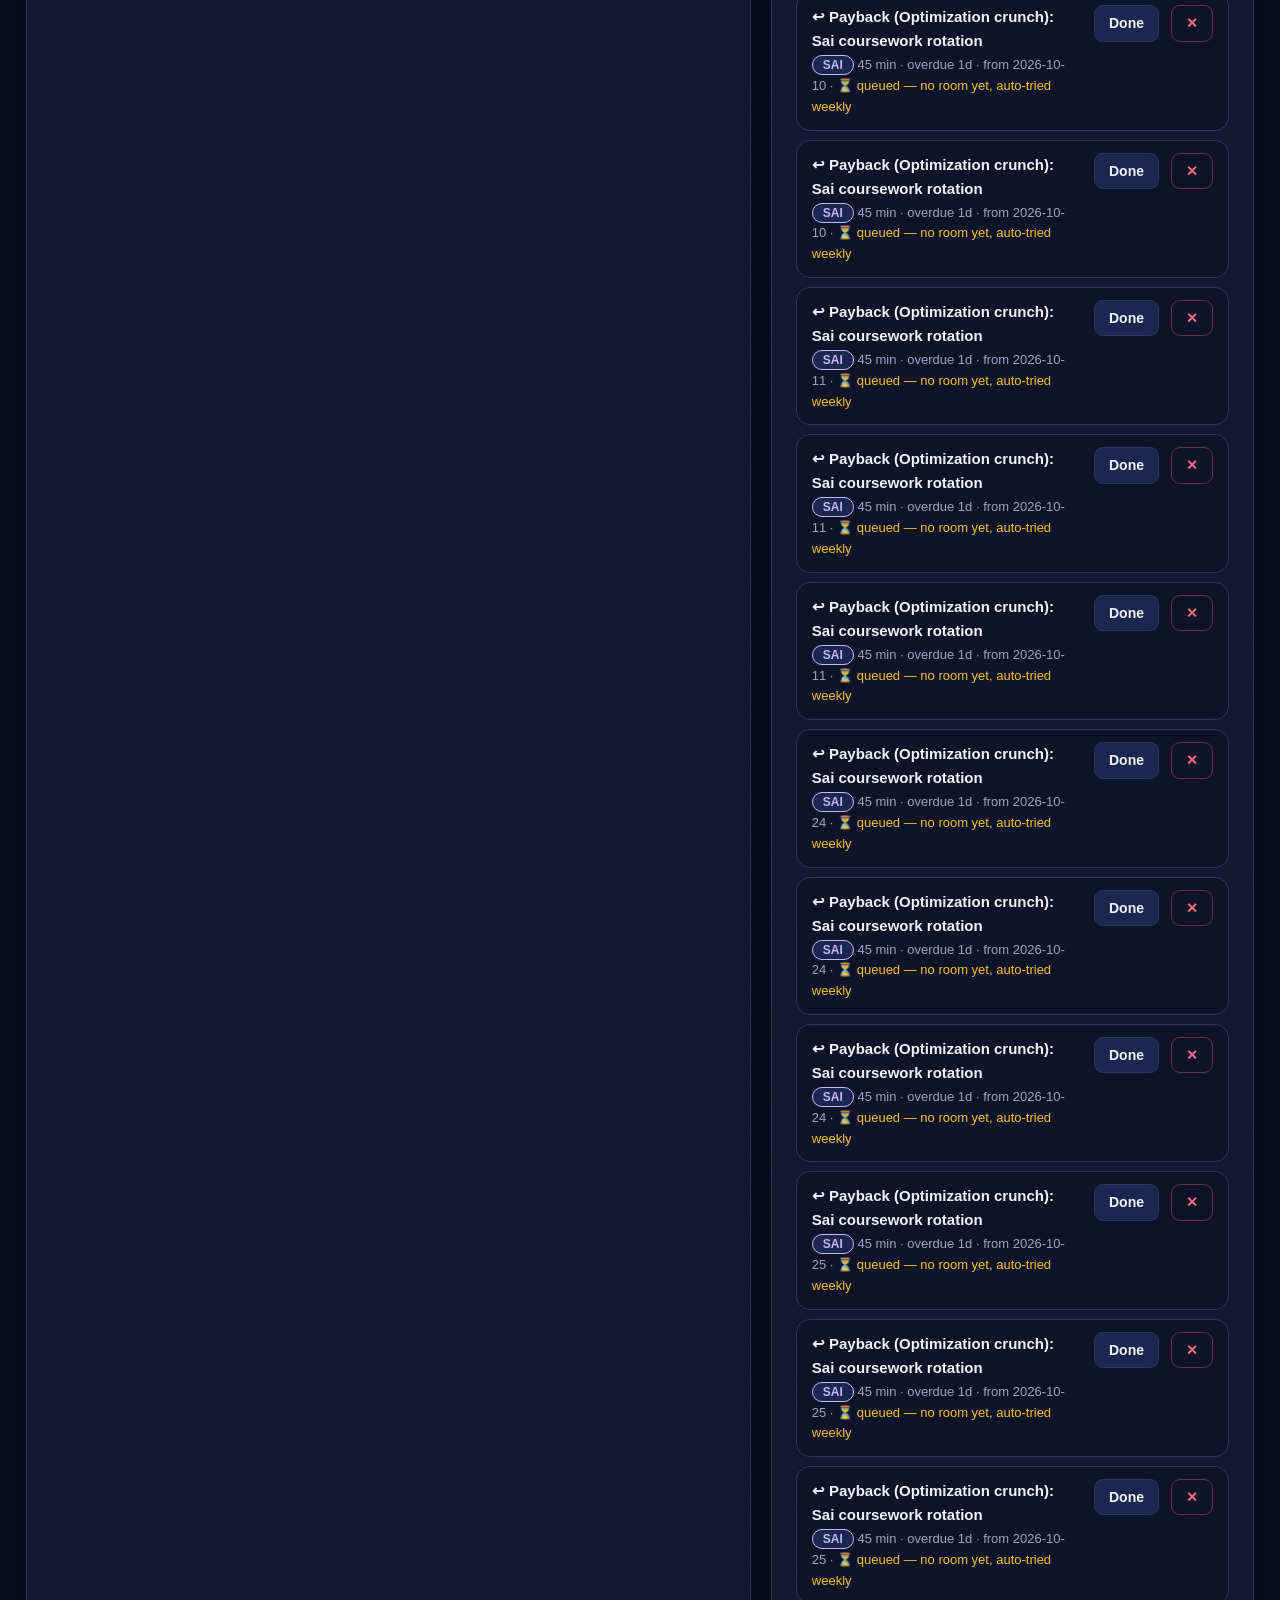
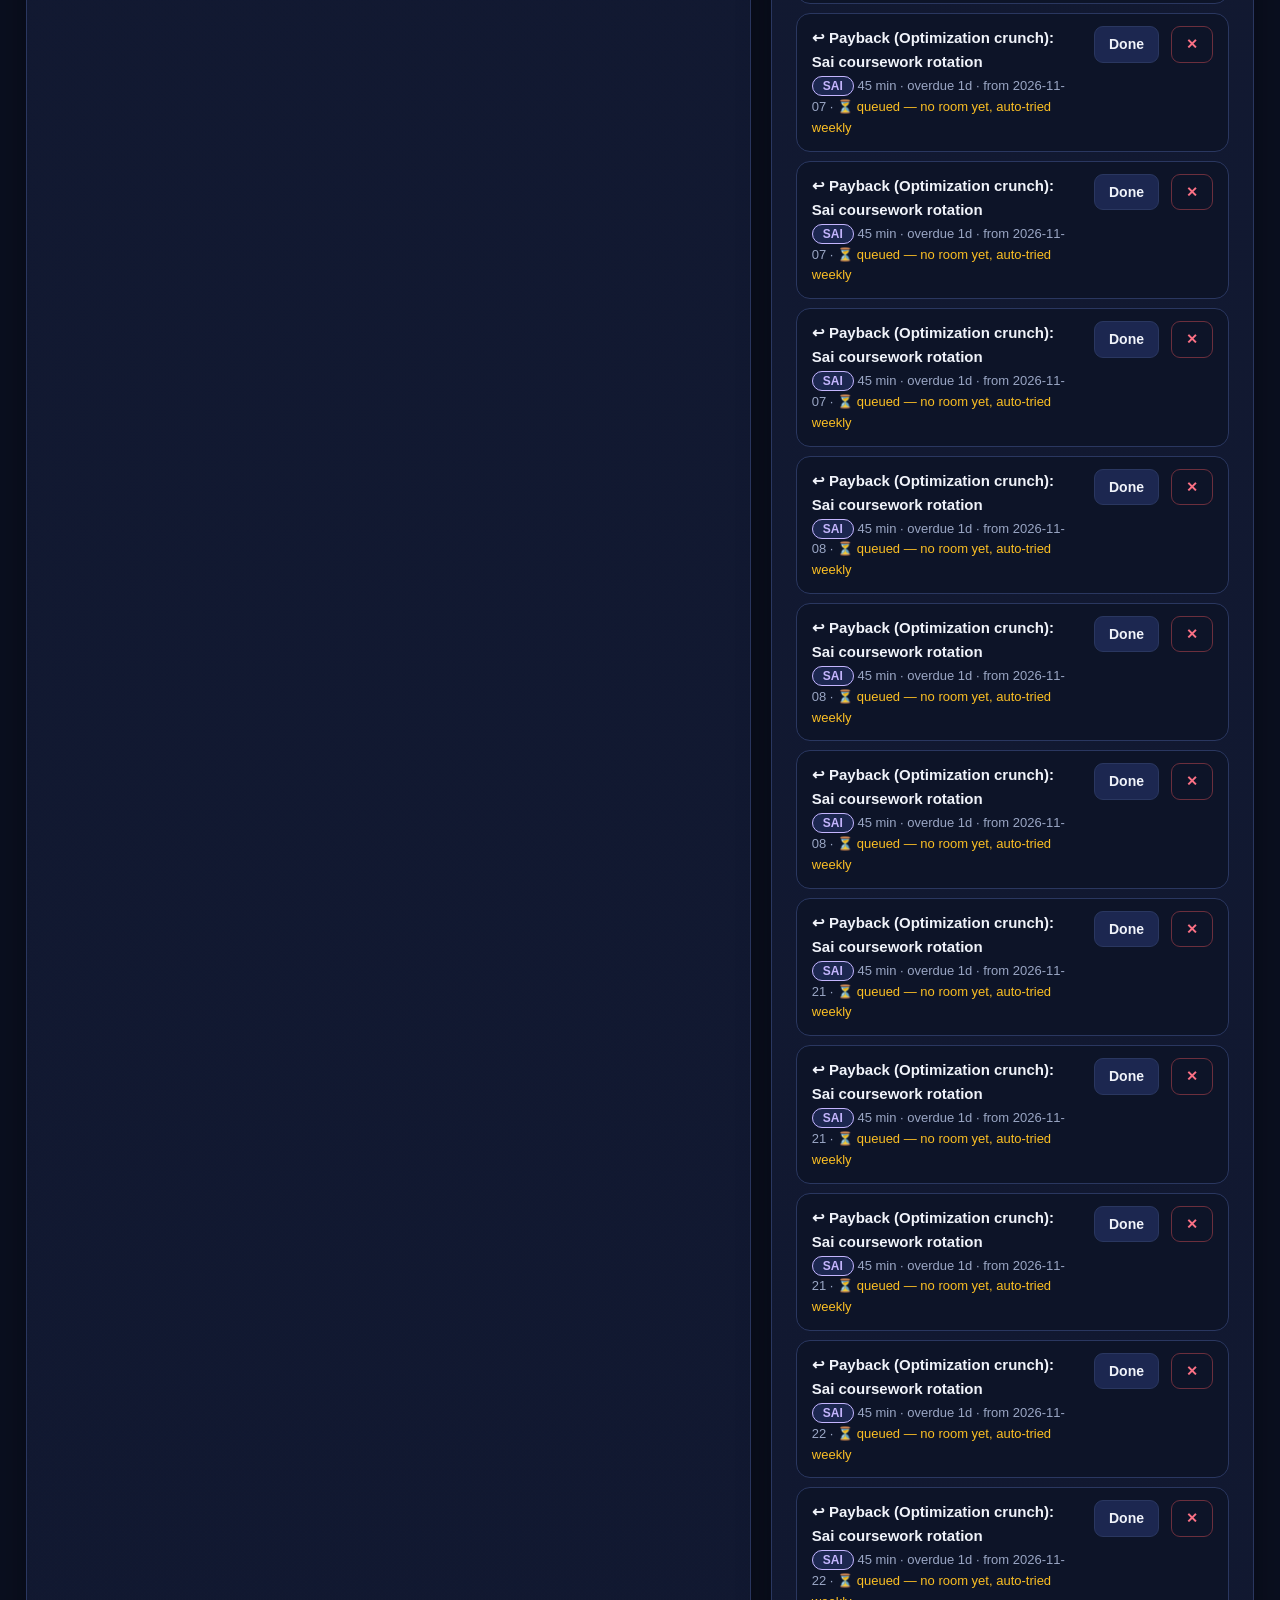
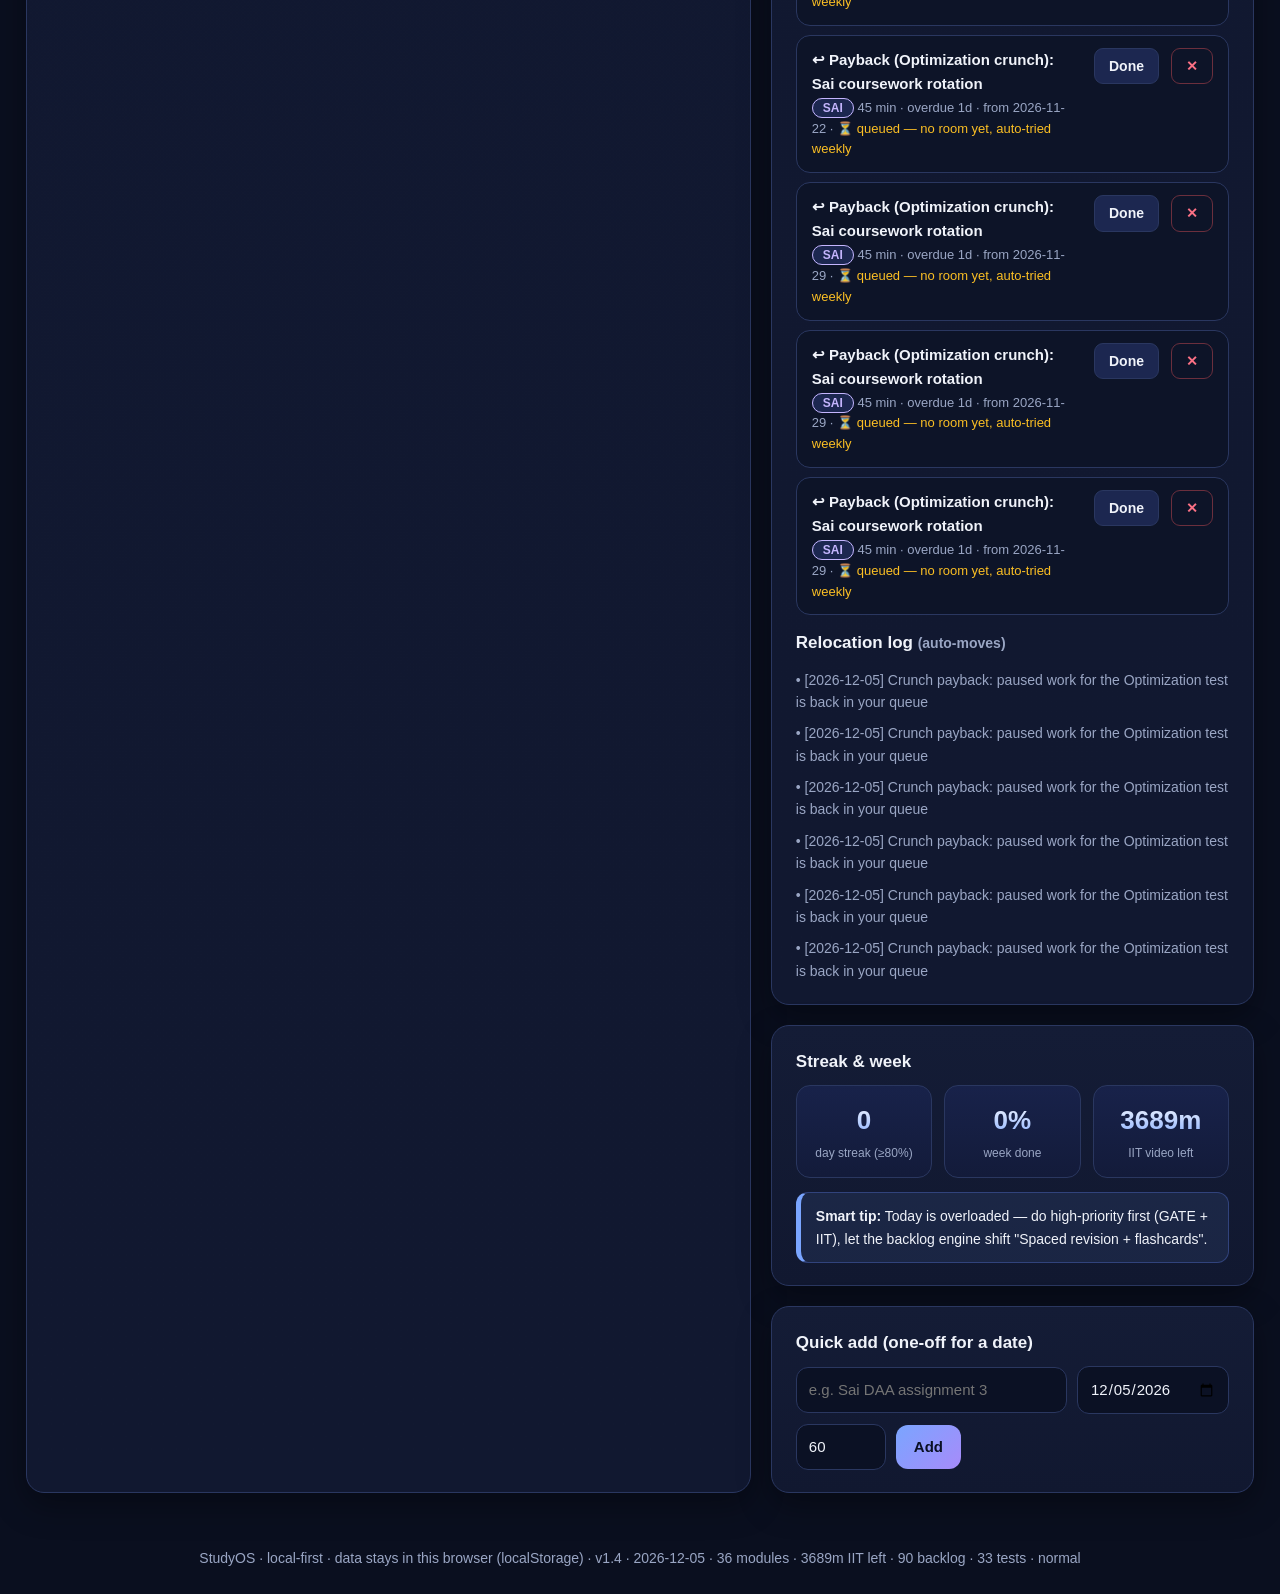
==== commit 1cfd077a: "Full trimester dataset with release gating, exam times, weekend PT backups, Sat live lab" ====
--- a/index.html
+++ b/index.html
@@ -307,6 +307,7 @@
 <script>
 window.addEventListener('error',function(e){var d=document.getElementById('errBanner');if(d){d.style.display='block';d.textContent='⚠ App error: '+(e.message||'unknown error')+' — press Ctrl+Shift+R to hard-refresh. If it persists, copy this exact text and send it to me.';}});
 </script>
+<script src="seeds.js?v=1"></script>
 <script src="app.js?v=1.4"></script>
 </body>
 </html>
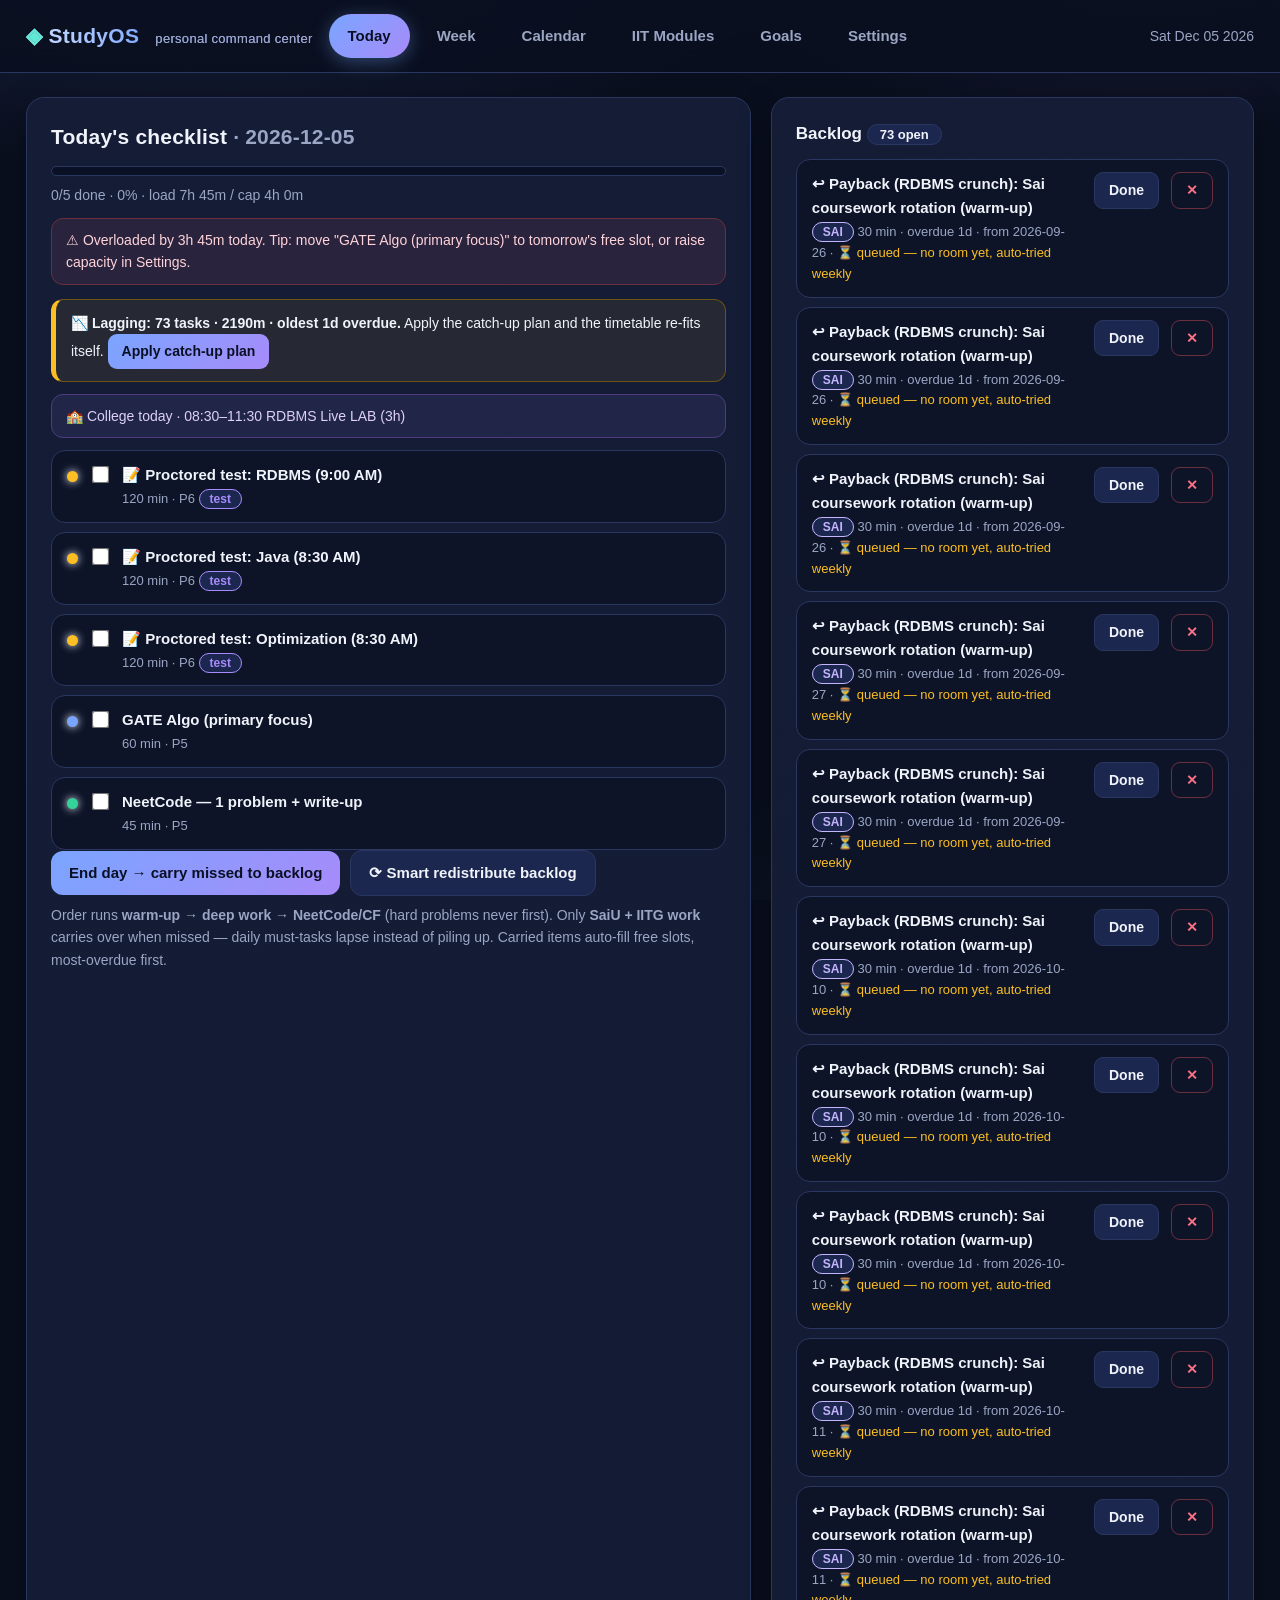
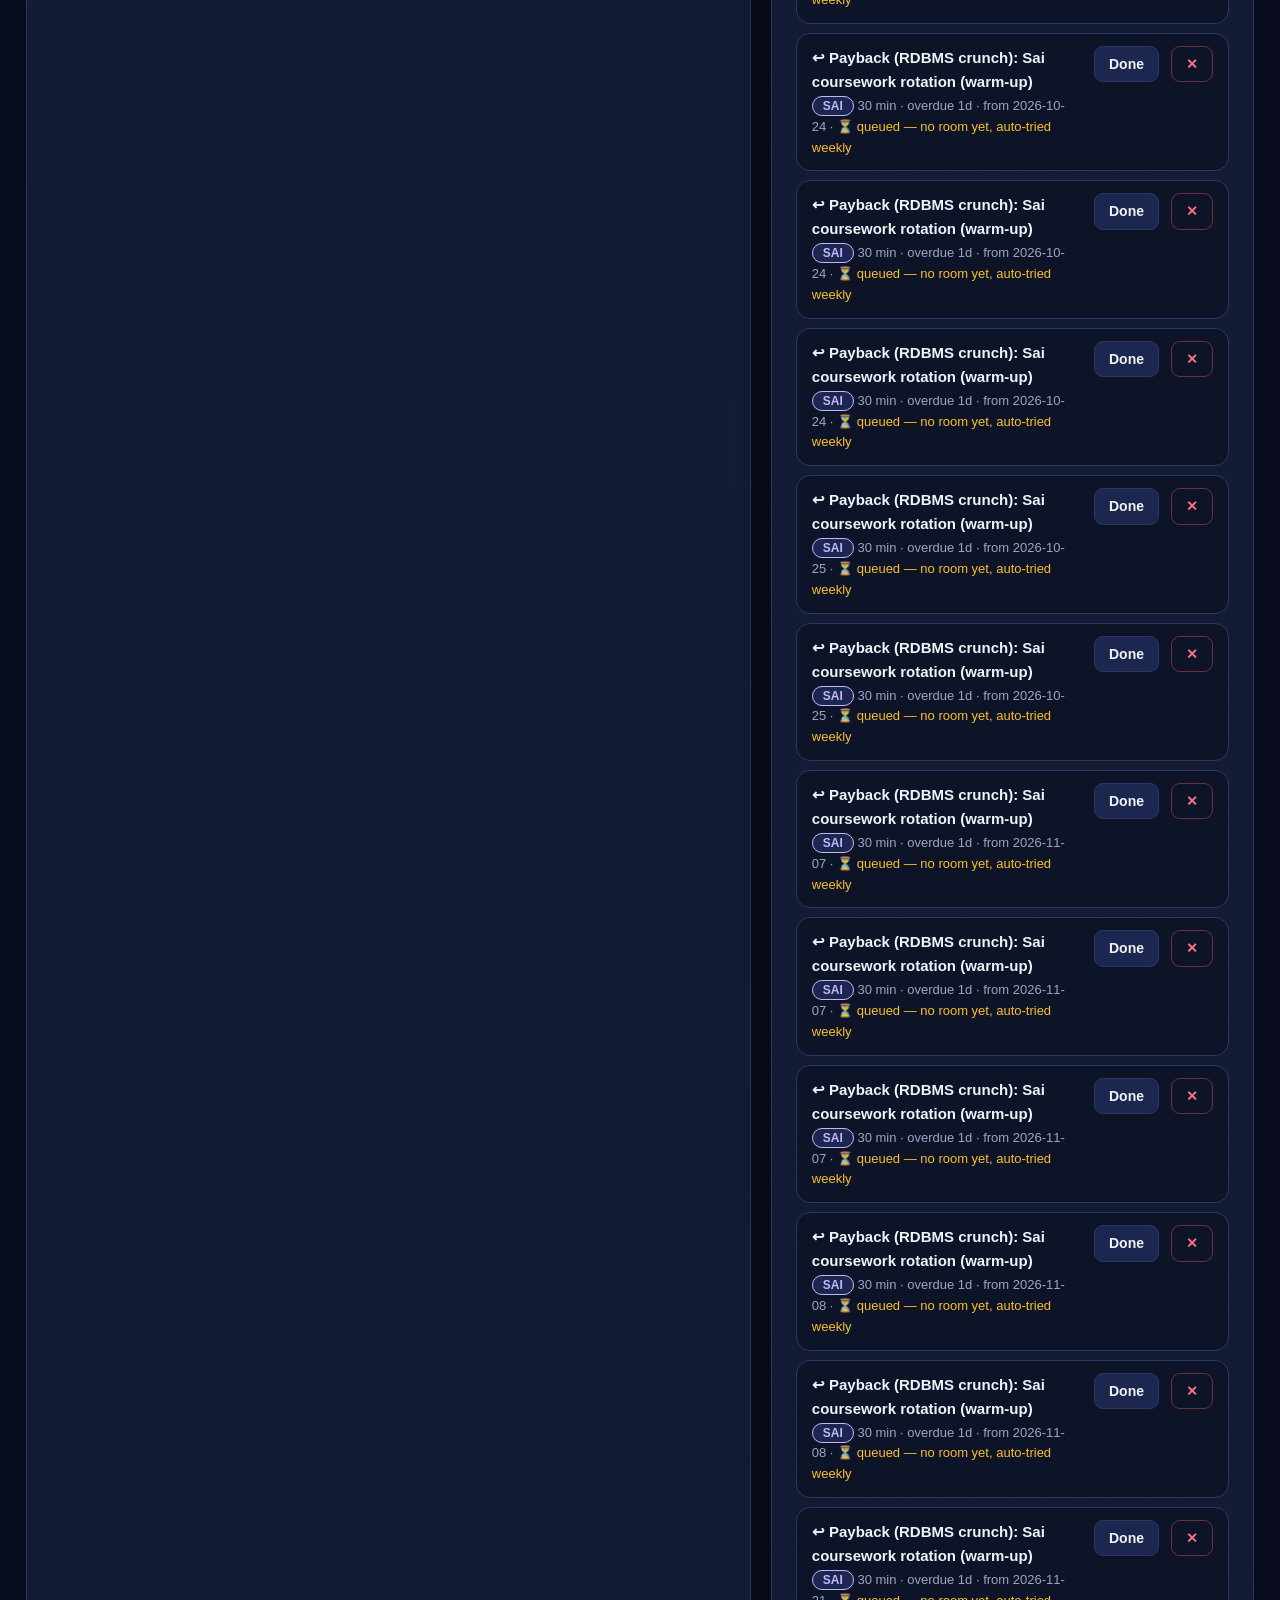
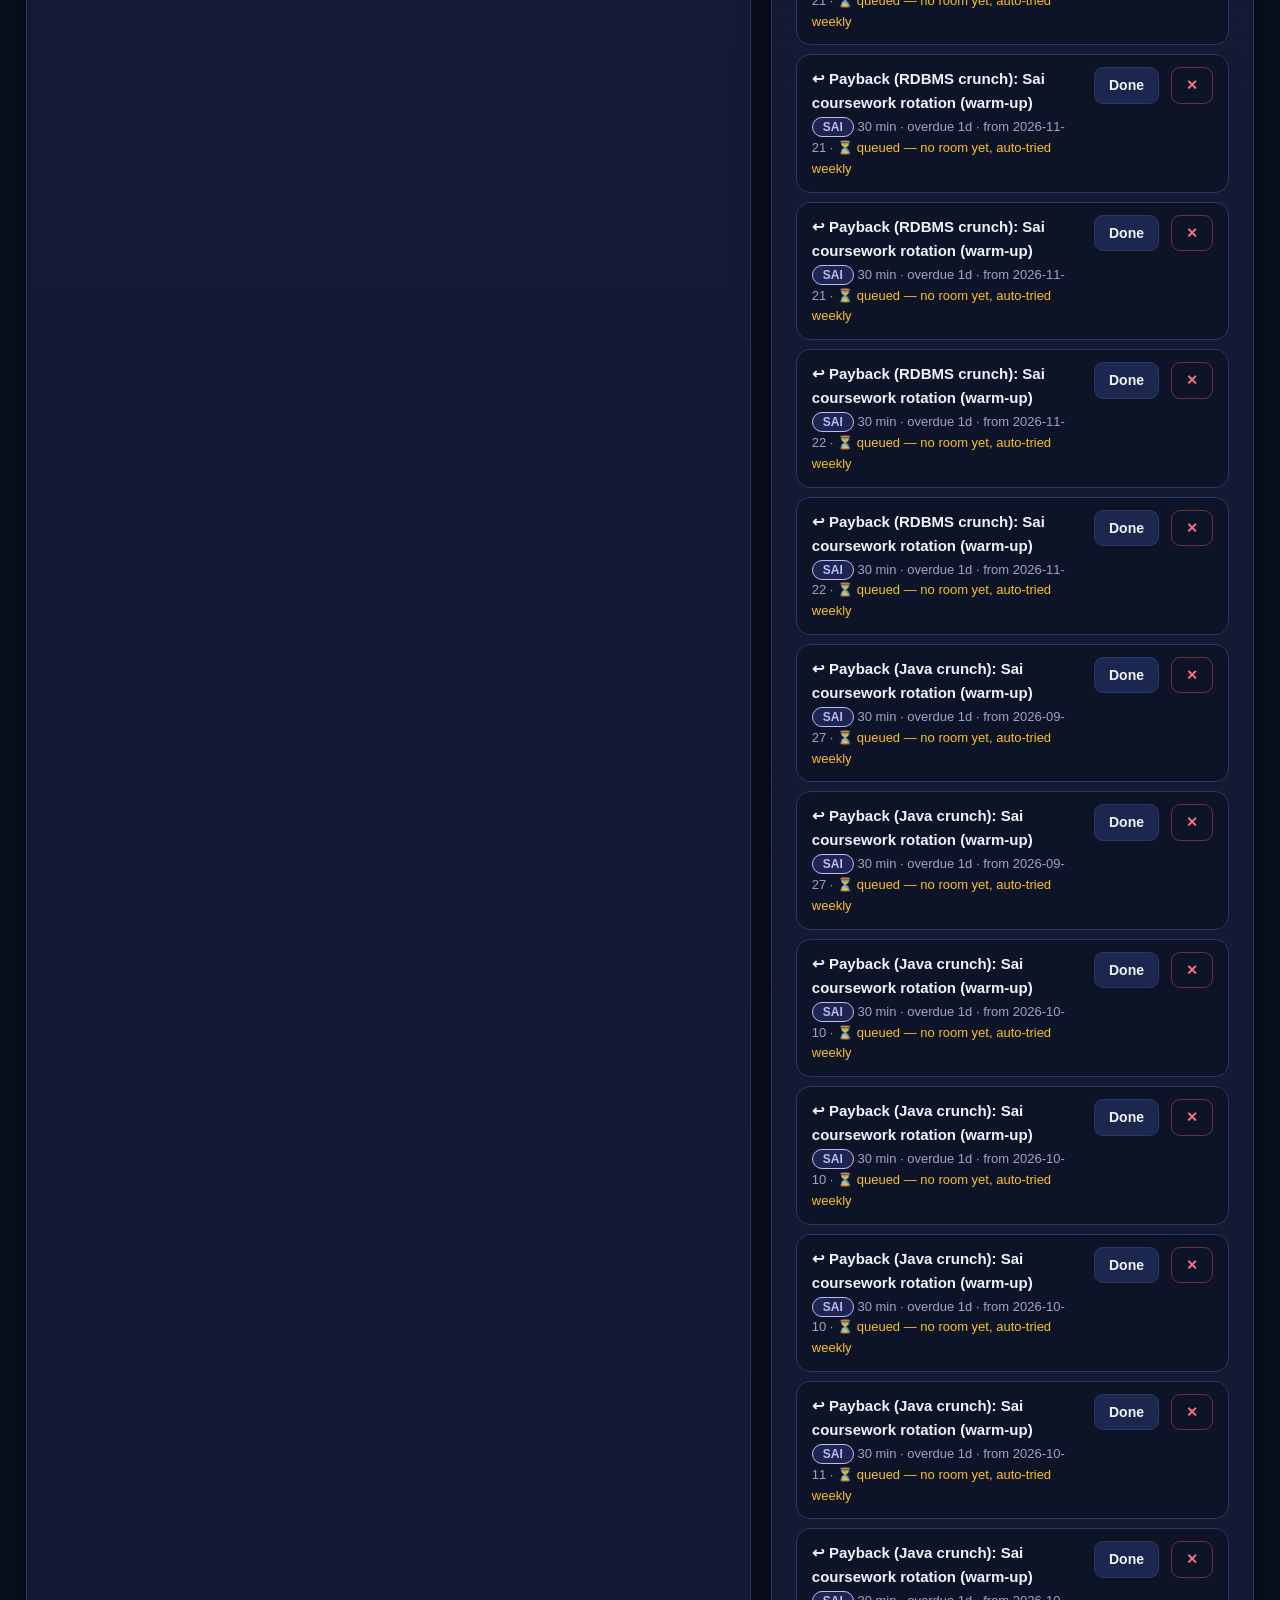
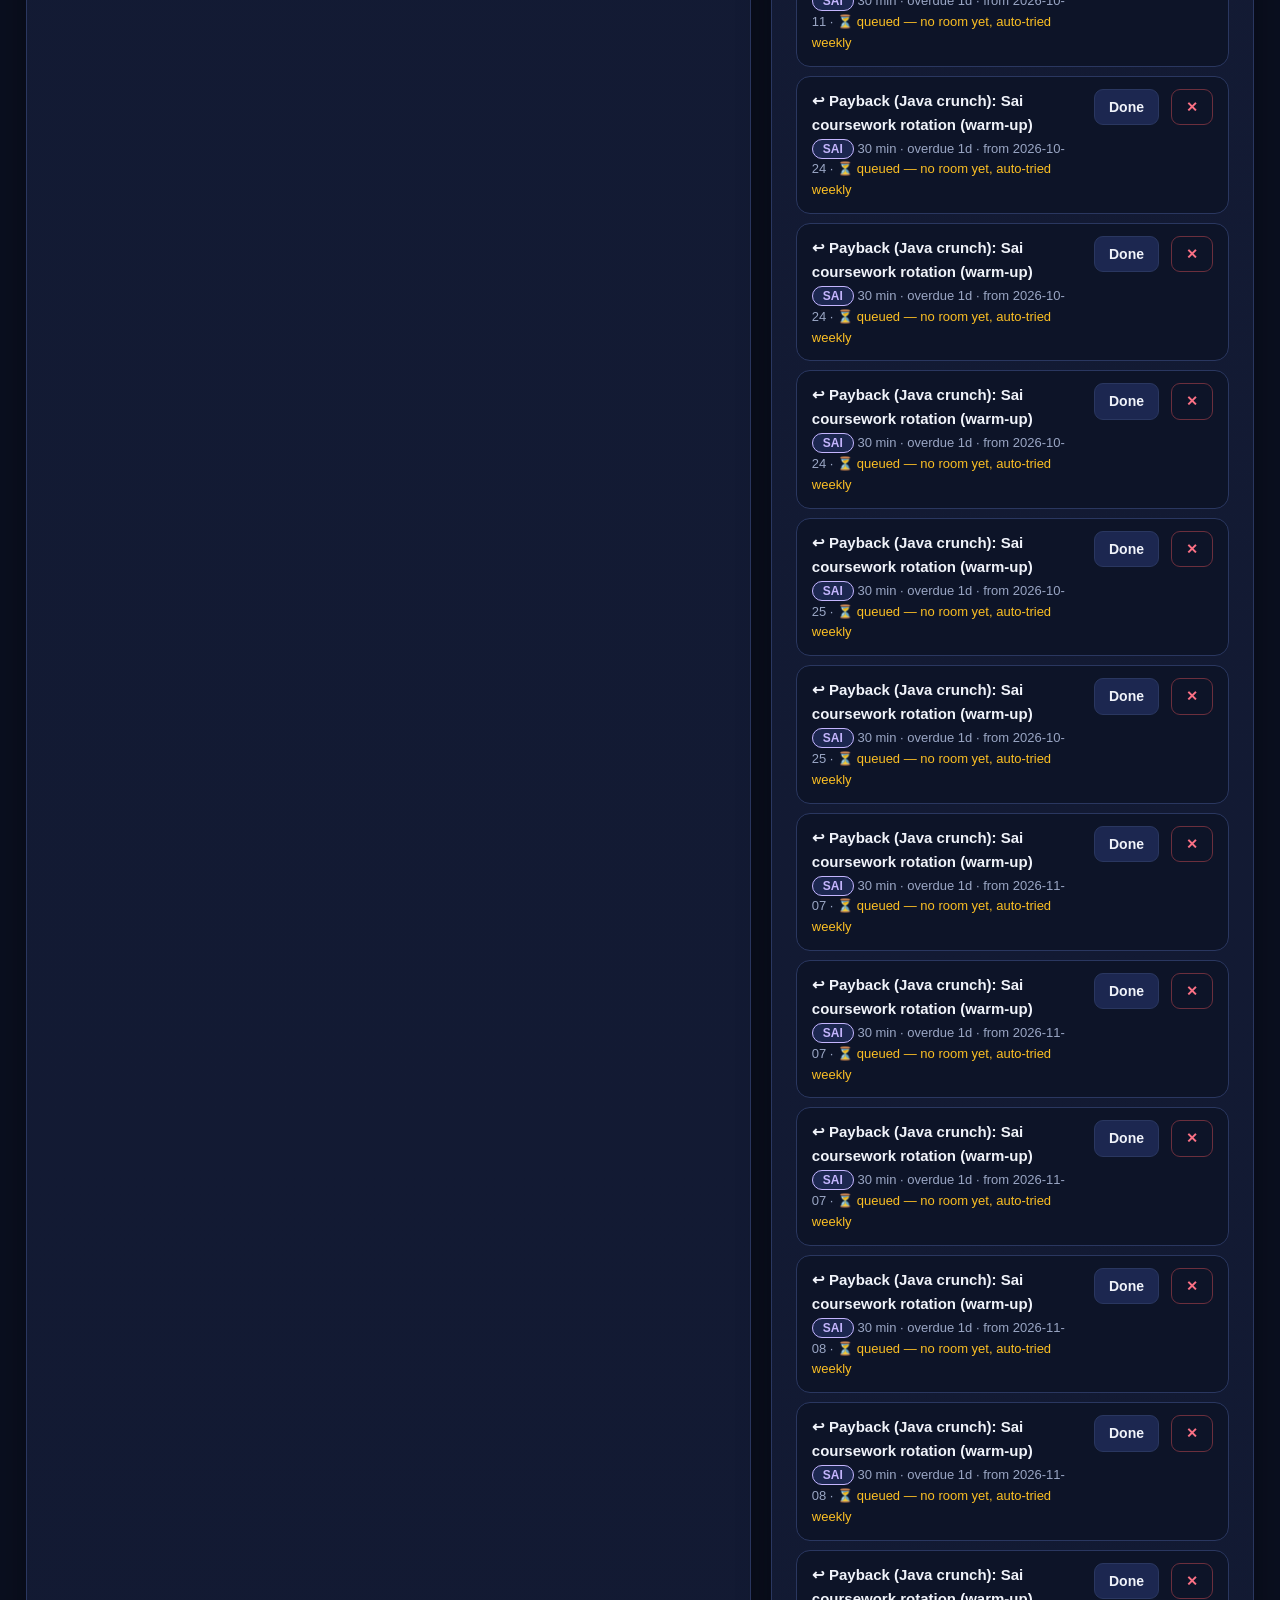
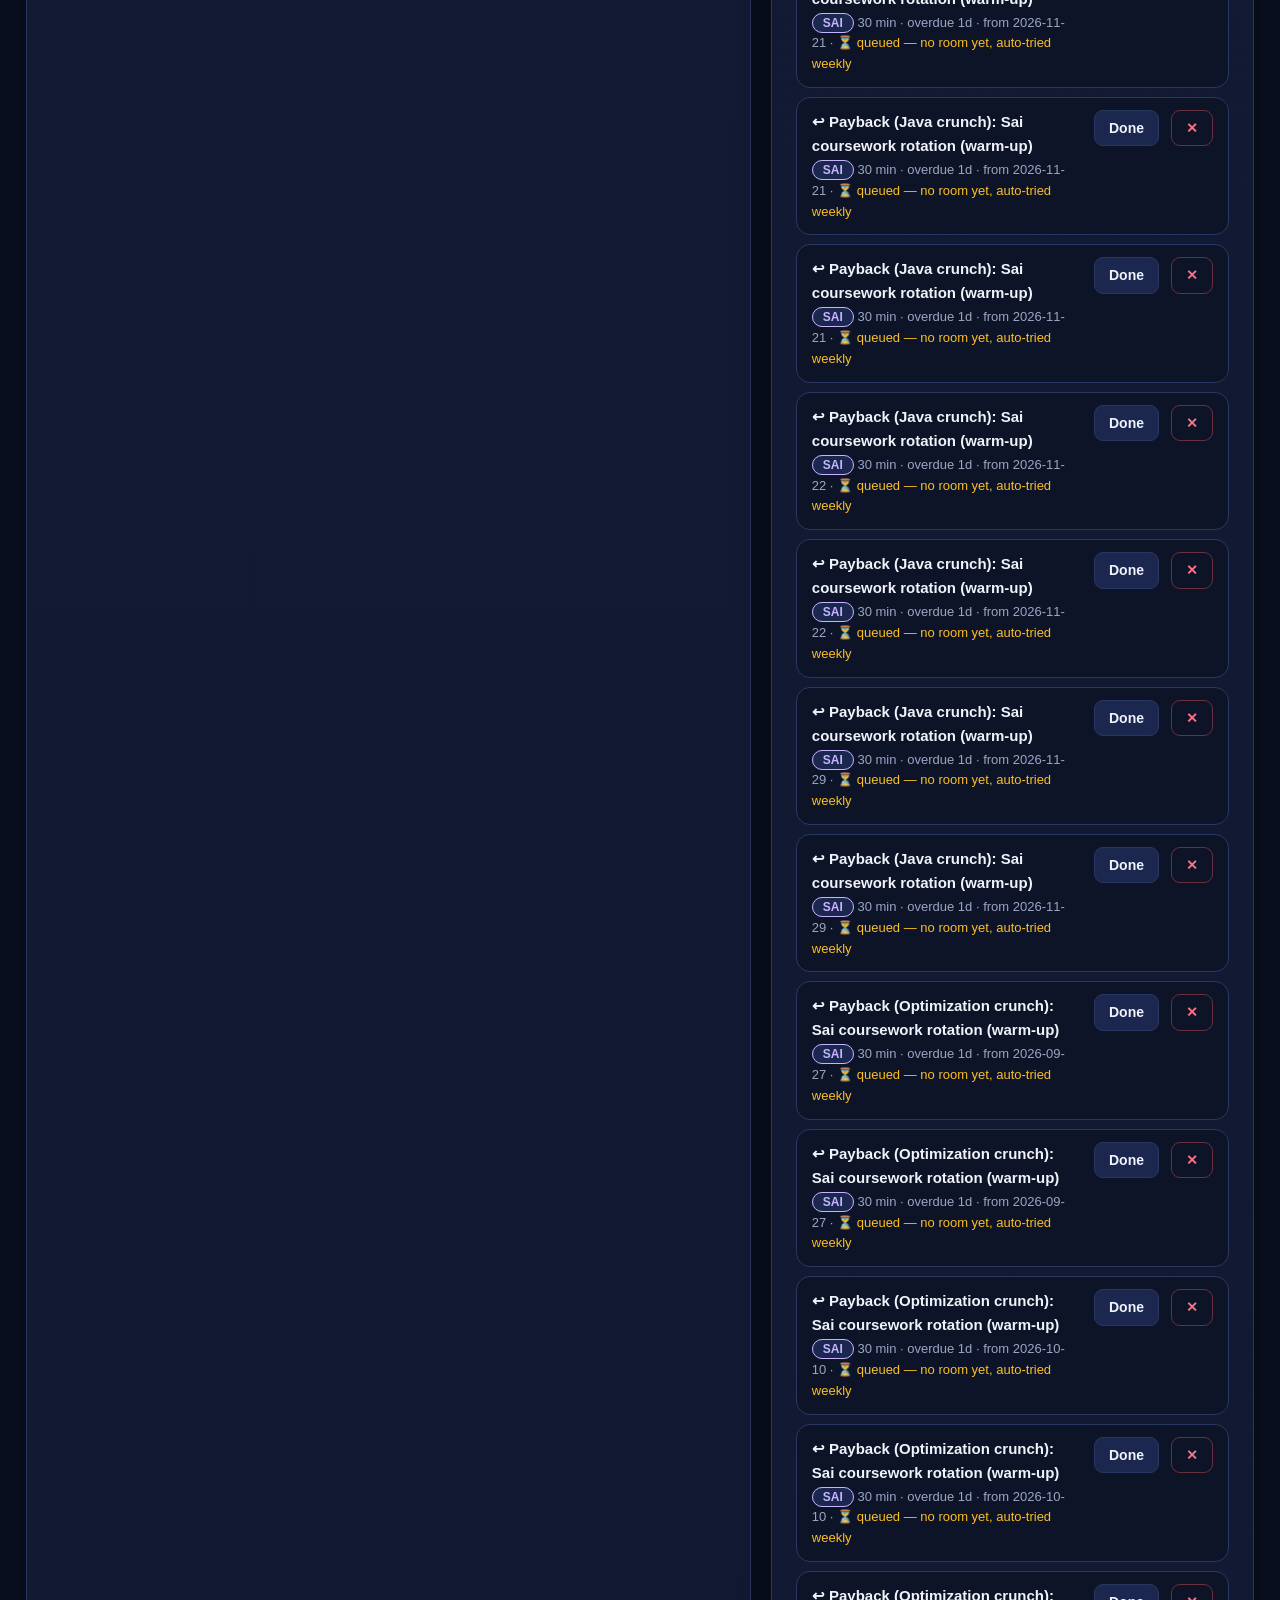
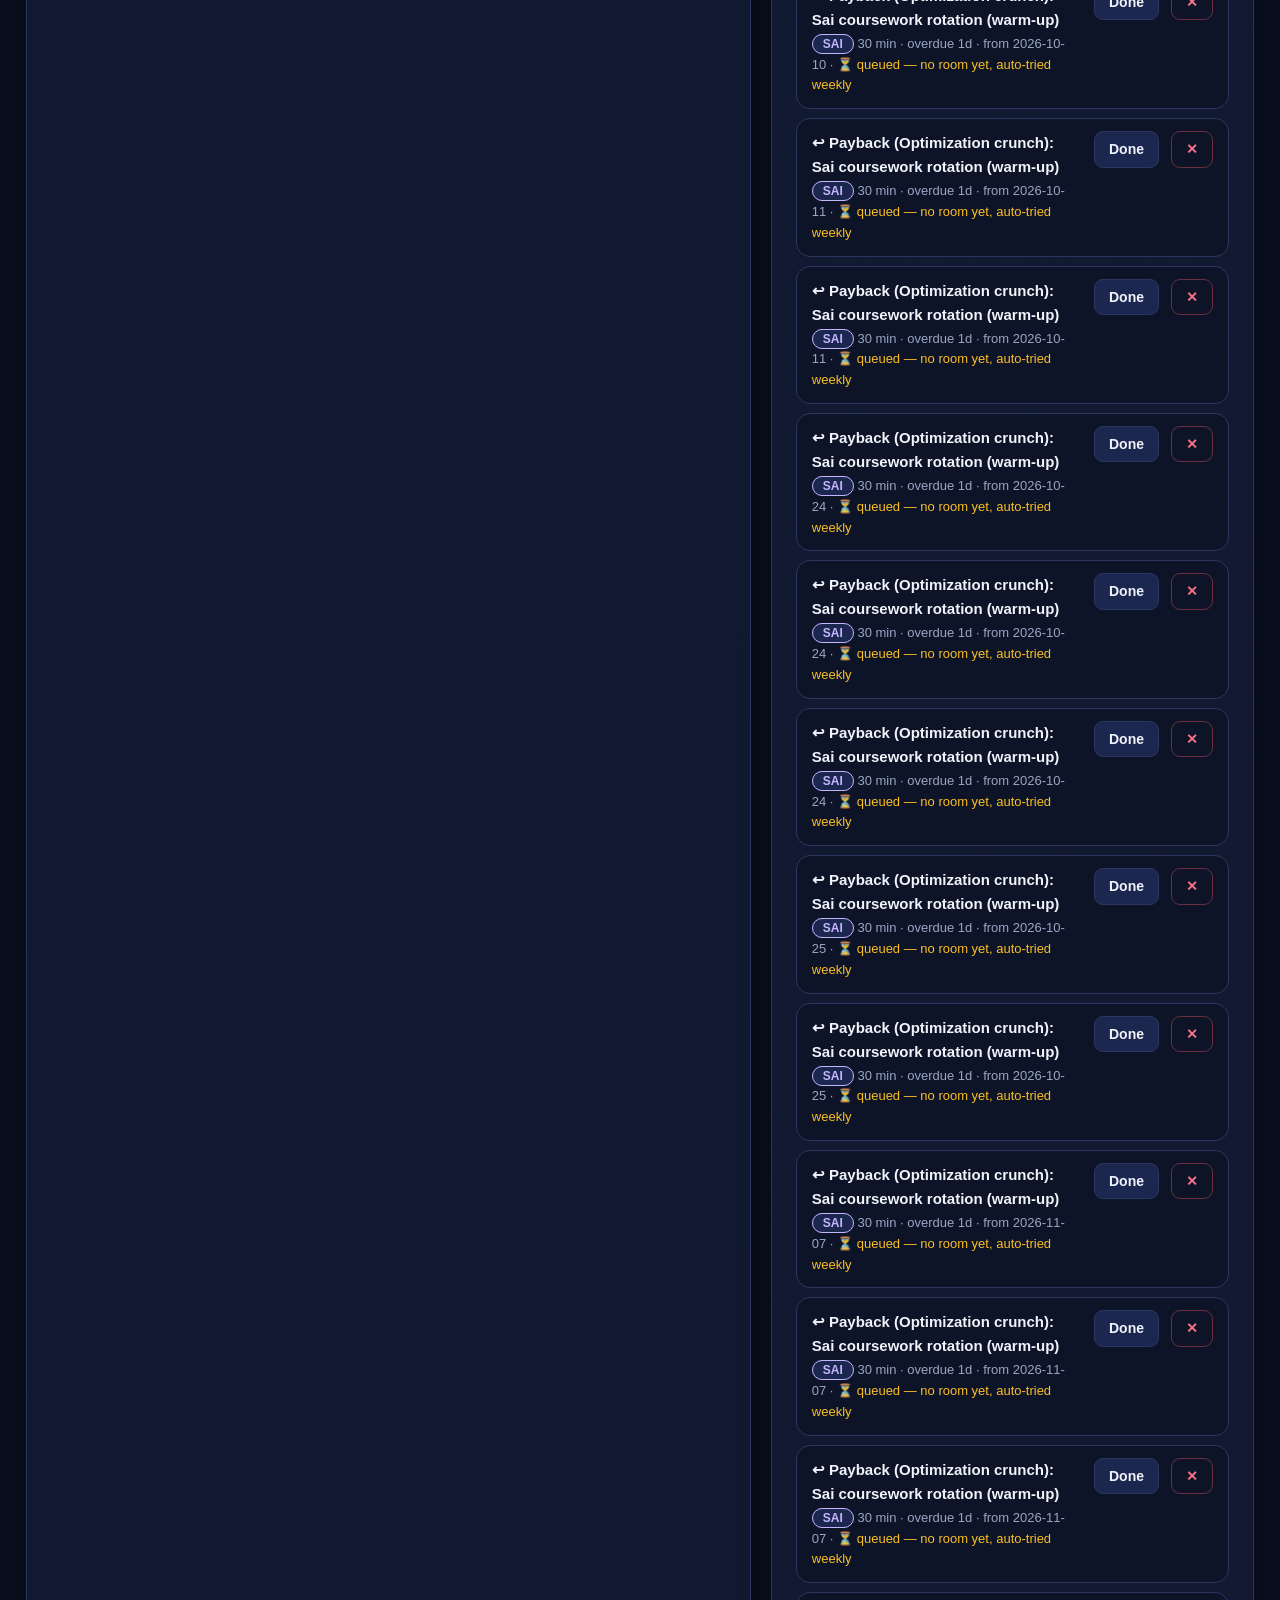
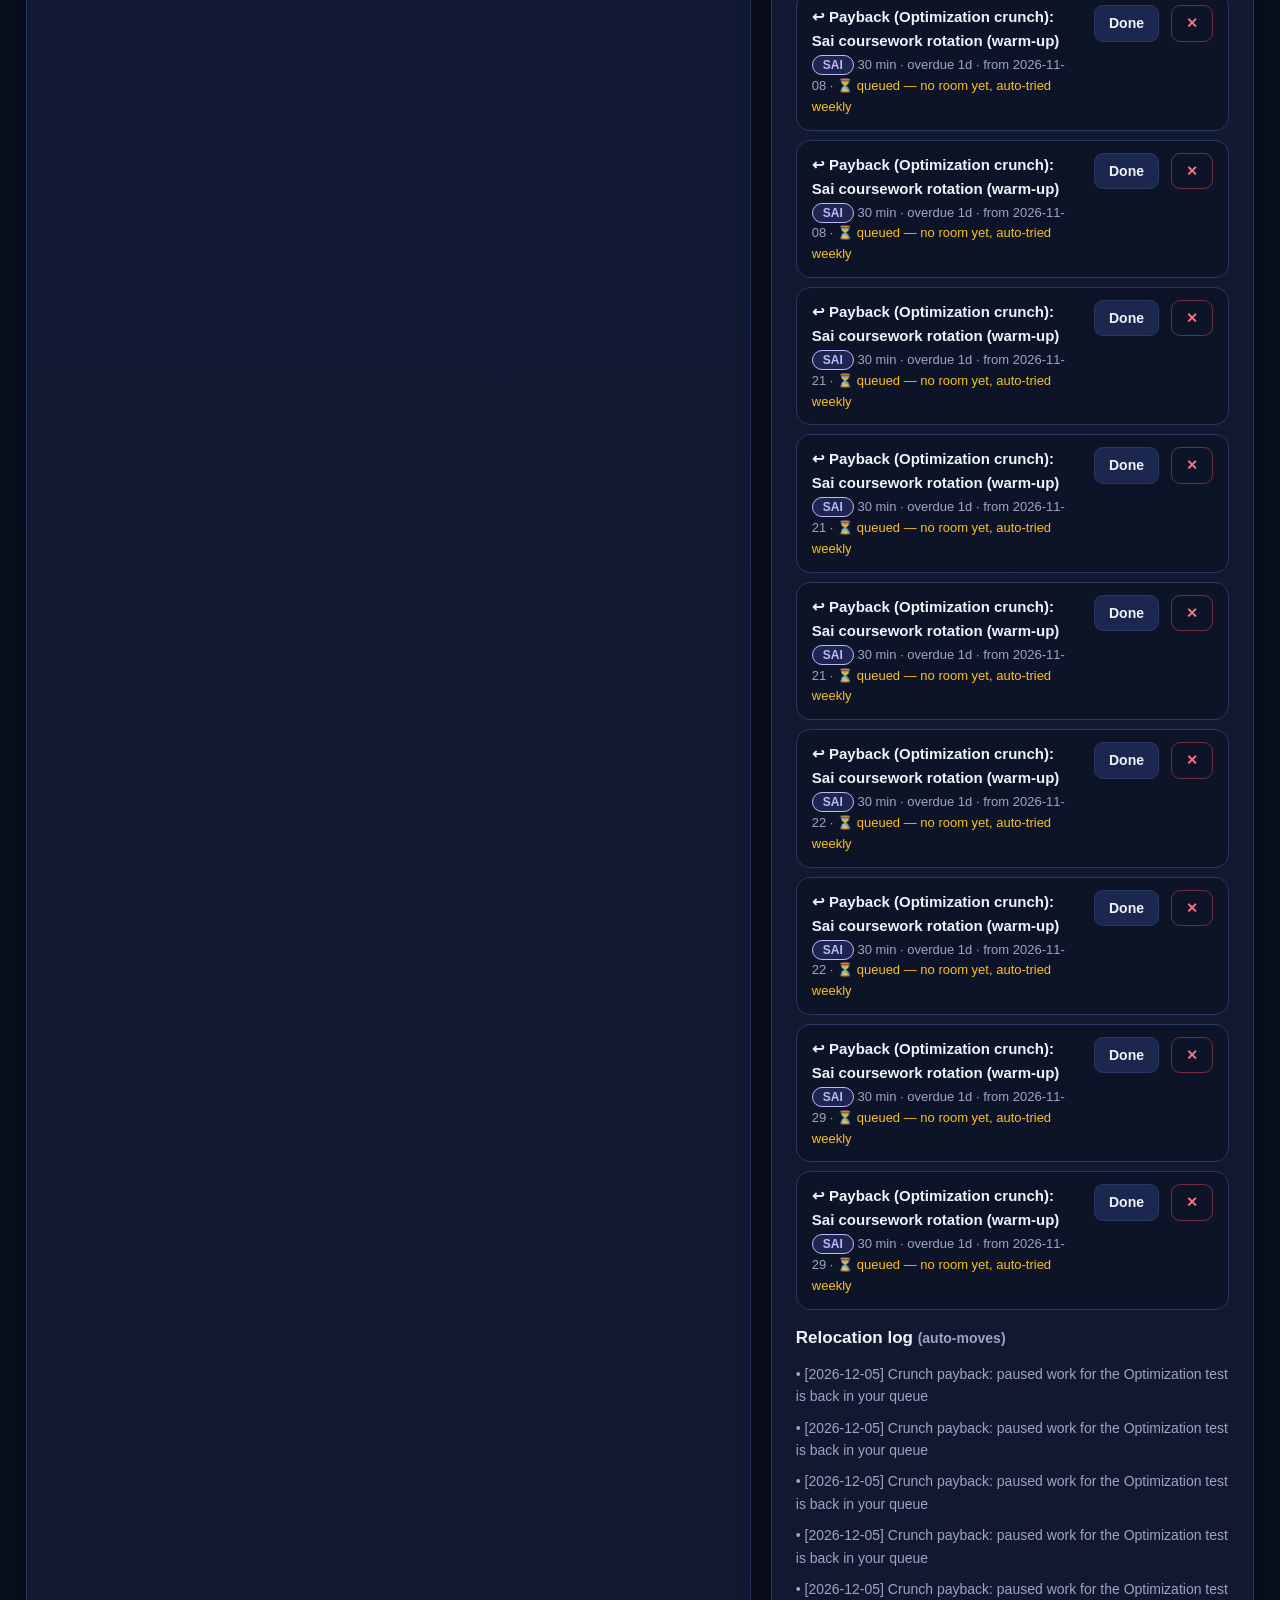
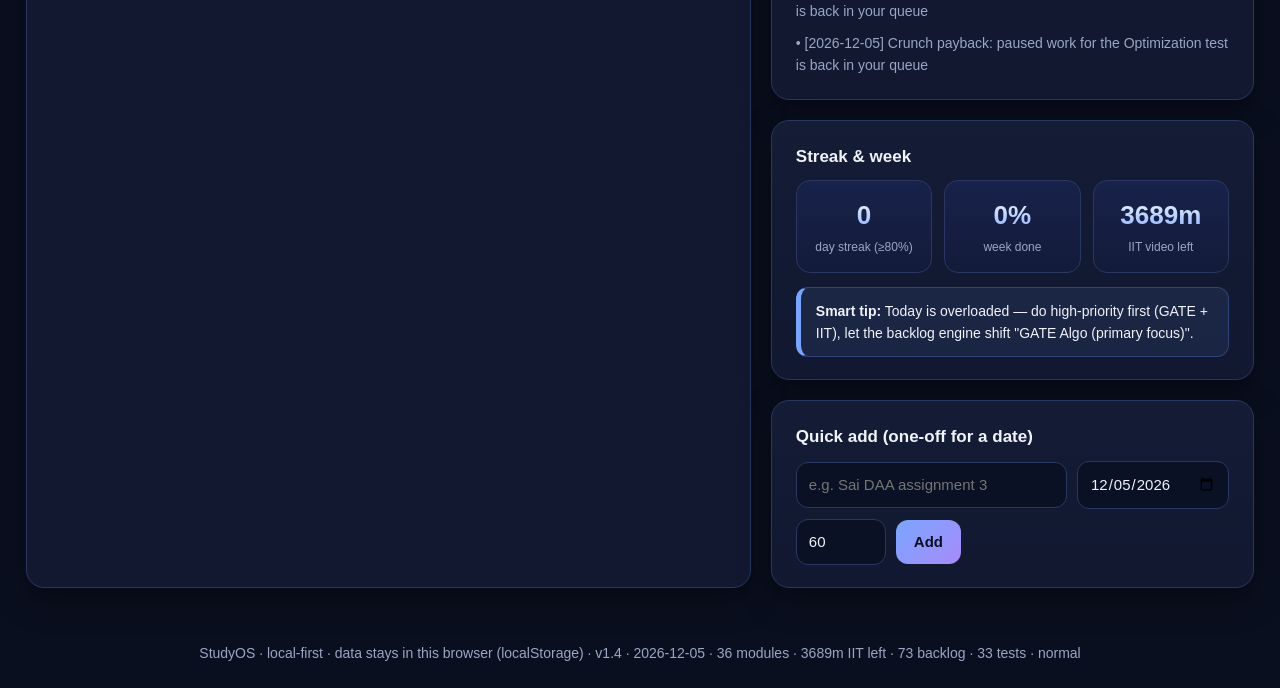
==== commit be305150: "Reality rebuild: 3.5h days, energy ordering, test-aware prep spreading, clearer week UX" ====
--- a/index.html
+++ b/index.html
@@ -38,7 +38,7 @@
           <button id="closeDayBtn" class="btn primary">End day → carry missed to backlog</button>
           <button id="redistBtn" class="btn">⟳ Smart redistribute backlog</button>
         </div>
-        <p class="muted small">Only <b>SaiU + IITG work</b> carries over when missed — daily must-tasks (NeetCode, CF, GATE, OWASP, revision) lapse instead of piling up. Carried items auto-fill free slots, most-overdue first.</p>
+        <p class="muted small">Order runs <b>warm-up → deep work → NeetCode/CF</b> (hard problems never first). Only <b>SaiU + IITG work</b> carries over when missed — daily must-tasks lapse instead of piling up. Carried items auto-fill free slots, most-overdue first.</p>
       </div>
       <div>
         <div class="card">
@@ -75,12 +75,13 @@
       <div class="row between">
         <h2>Week plan <span class="muted small" id="weekRange"></span></h2>
         <div class="row">
-          <button id="prevWk" class="btn">‹ Prev</button>
-          <button id="thisWk" class="btn">This week</button>
-          <button id="nextWk" class="btn">Next ›</button>
-        </div>
-      </div>
-      <p class="muted small">Capacity = your self-study minutes per day (edit in Settings). Load = recurring + IIT chunks + backlog + one-offs. Red = overloaded day.</p>
+          <button id="expandAll" class="btn sm">Expand all</button>
+          <button id="prevWk" class="btn sm">‹ Prev</button>
+          <button id="thisWk" class="btn sm">This week</button>
+          <button id="nextWk" class="btn sm">Next ›</button>
+        </div>
+      </div>
+      <p class="muted small">Today is open — click any other day to expand it (or Expand all). Capacity = self-study min/day. Load = recurring + tests + IIT + books + backlog. Red = overloaded day.</p>
       <div id="weekGrid" class="weekgrid"></div>
     </div>
   </section>
@@ -150,7 +151,7 @@
         <label class="small muted">System <select id="tSys"><option value="iitg">IITG (proctored ⇄ non-proctored)</option><option value="sai">SaiU class test</option></select></label>
       </div>
       <div id="iitgForm">
-      <p class="muted small">Proctored → <b>120m</b> exam + 90m revision (2 days before) + 60m mock (day before). Non-proctored → <b>60m</b> + 45m review (day before). Blocks are date-fixed; IIT videos squeeze around them and auto-carry, so other subjects are never displaced.</p>
+      <p class="muted small">Proctored → <b>120m</b> exam + 150m prep auto-spread over the days before it. Non-Proctored → <b>60m</b> exam + 45m prep, same spreading. Daily amounts scale with distance-to-test (≤60m/day). Blocks are date-fixed; IIT videos squeeze around them and auto-carry, so other subjects are never displaced.</p>
       <div class="row wrap">
         <select id="tCourse"><option>All courses</option><option>Java</option><option>Statistics</option><option>RDBMS</option><option>Optimization</option></select>
         <label class="small muted">First week <select id="tFirst"><option value="nonproctored">Non-proctored</option><option value="proctored">Proctored</option></select></label>
@@ -255,7 +256,7 @@
   <section id="tab-settings" class="tabpage">
     <div class="card">
       <h2>Daily self-study capacity (minutes)</h2>
-      <p class="muted small">College hours excluded. Defaults: 300 weekdays (5h), 420 weekends (7h). Lower it if you have heavy college days — the scheduler re-fits IIT + backlog automatically.</p>
+      <p class="muted small">Built for a <b>9:30 PM start, ~3–3.5h gross</b> (breaks included): ~3h weekdays, 4h weekends. Raise only if you genuinely have more.</p>
       <div id="capGrid" class="capgrid"></div>
       <div class="row wrap" style="margin-top:12px;align-items:flex-end">
         <label class="small muted">IIT playback speed<br>
@@ -285,7 +286,7 @@
       <details>
         <summary><b>How the smart scheduler works</b> <span class="muted small">(tap to expand)</span></summary>
       <ol class="small">
-        <li>Fixed recurring load (NeetCode daily, GATE 4+3, Sai 45m, CF 3×+contest, OWASP 3×, revision) is placed first.</li>
+        <li>Fixed recurring load — Sai warm-up first, then GATE/IIT/tests deep work, NeetCode + CF after (never first hour), ending ~3–3.5h/day.</li>
         <li>Tests (exam + type-based prep) are date-fixed right after recurring — IIT videos absorb the squeeze and auto-carry, so core subjects are never displaced.</li>
         <li>Proctored tests carry a next-day backup slot: miss slot 1 and everything shifts automatically.</li>
         <li>Each course's weekly videos are split into ≤35-min sessions and dealt round-robin across all 7 days — every course progresses daily, all finish together, no day breached unless the week's total exceeds free time.</li>
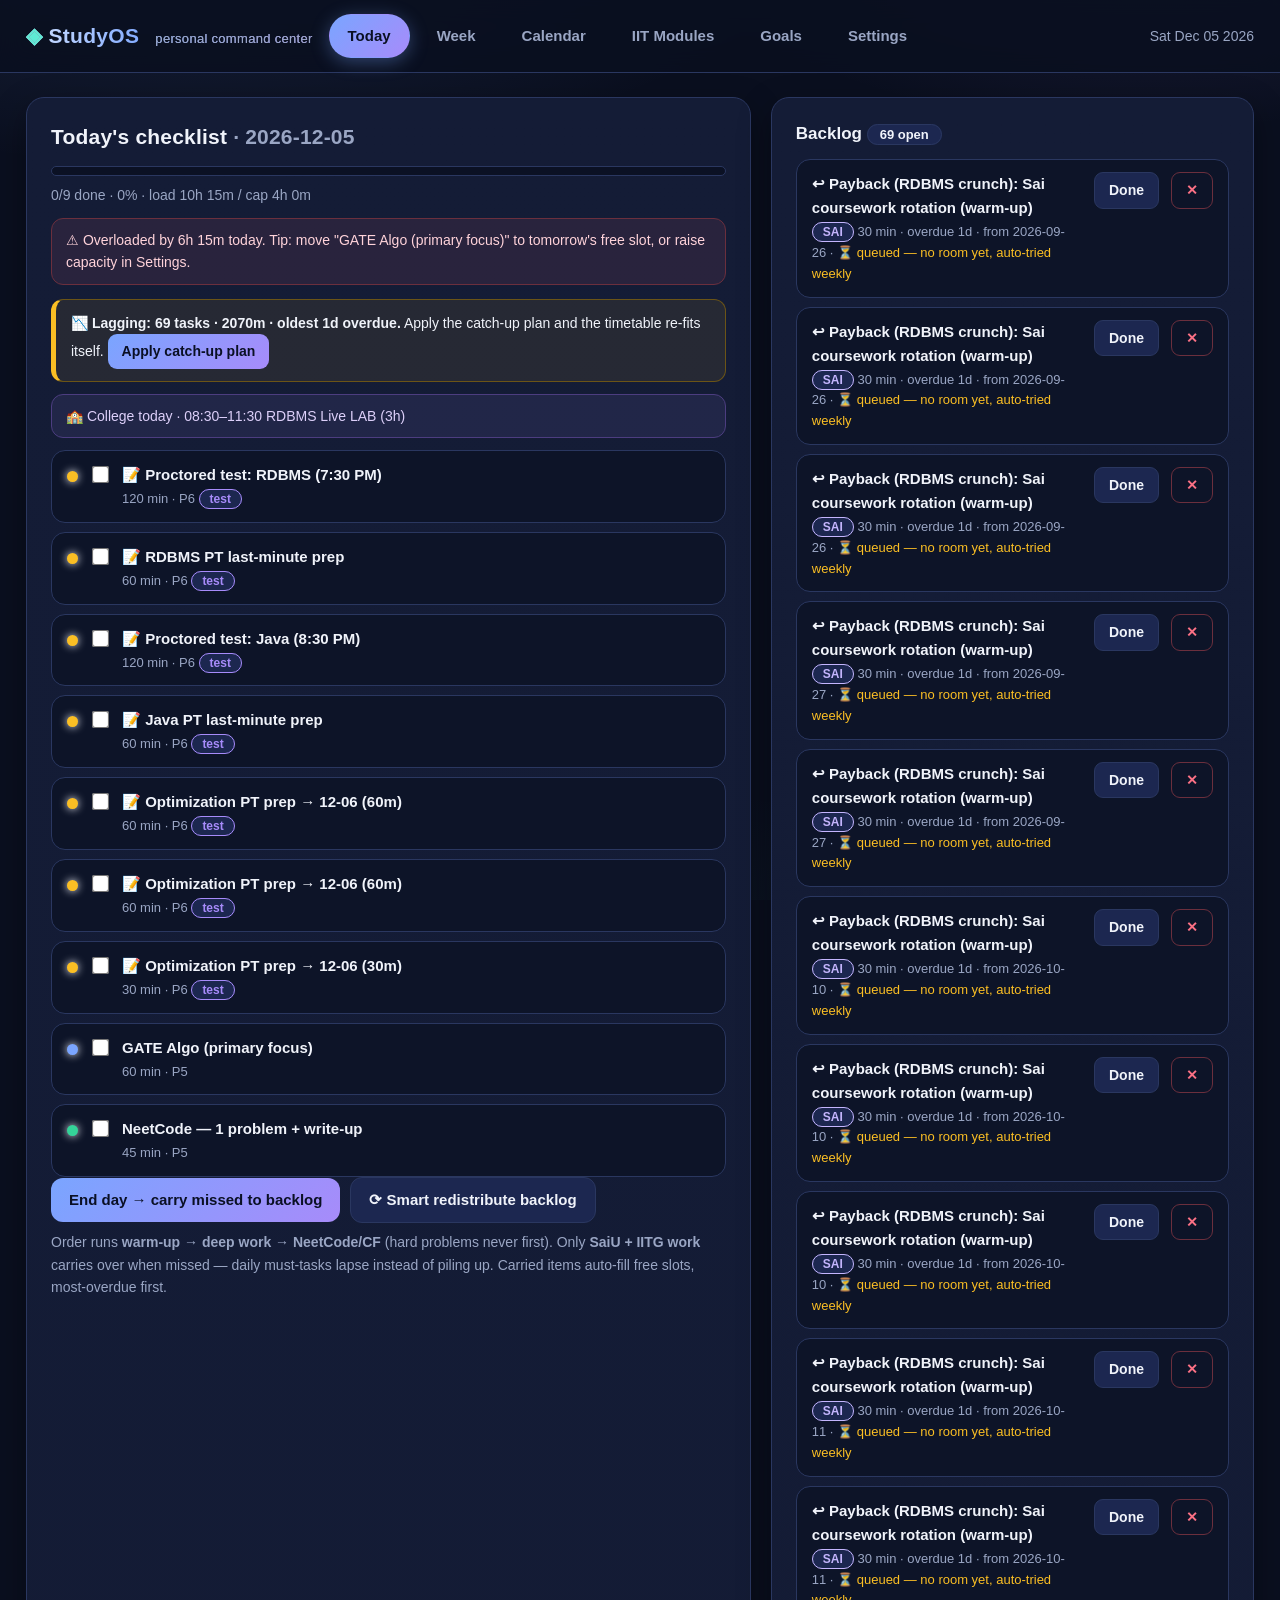
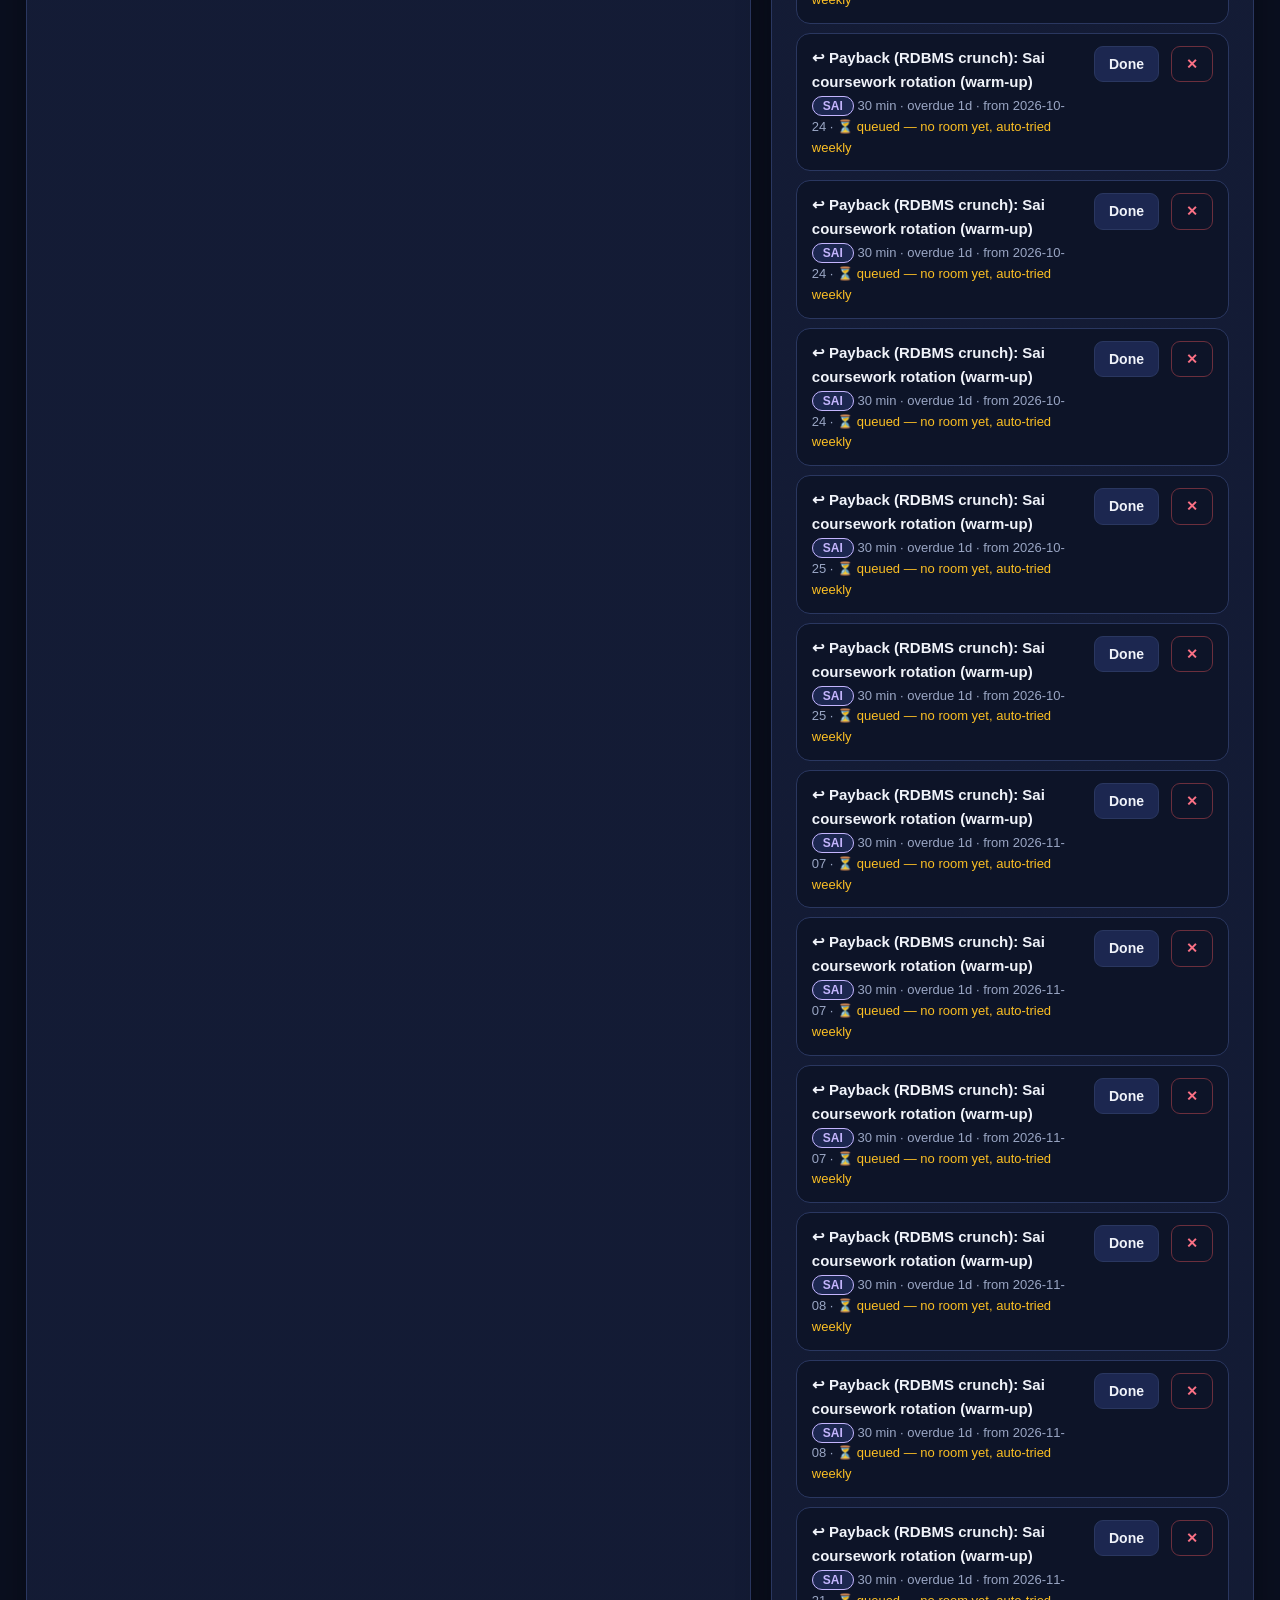
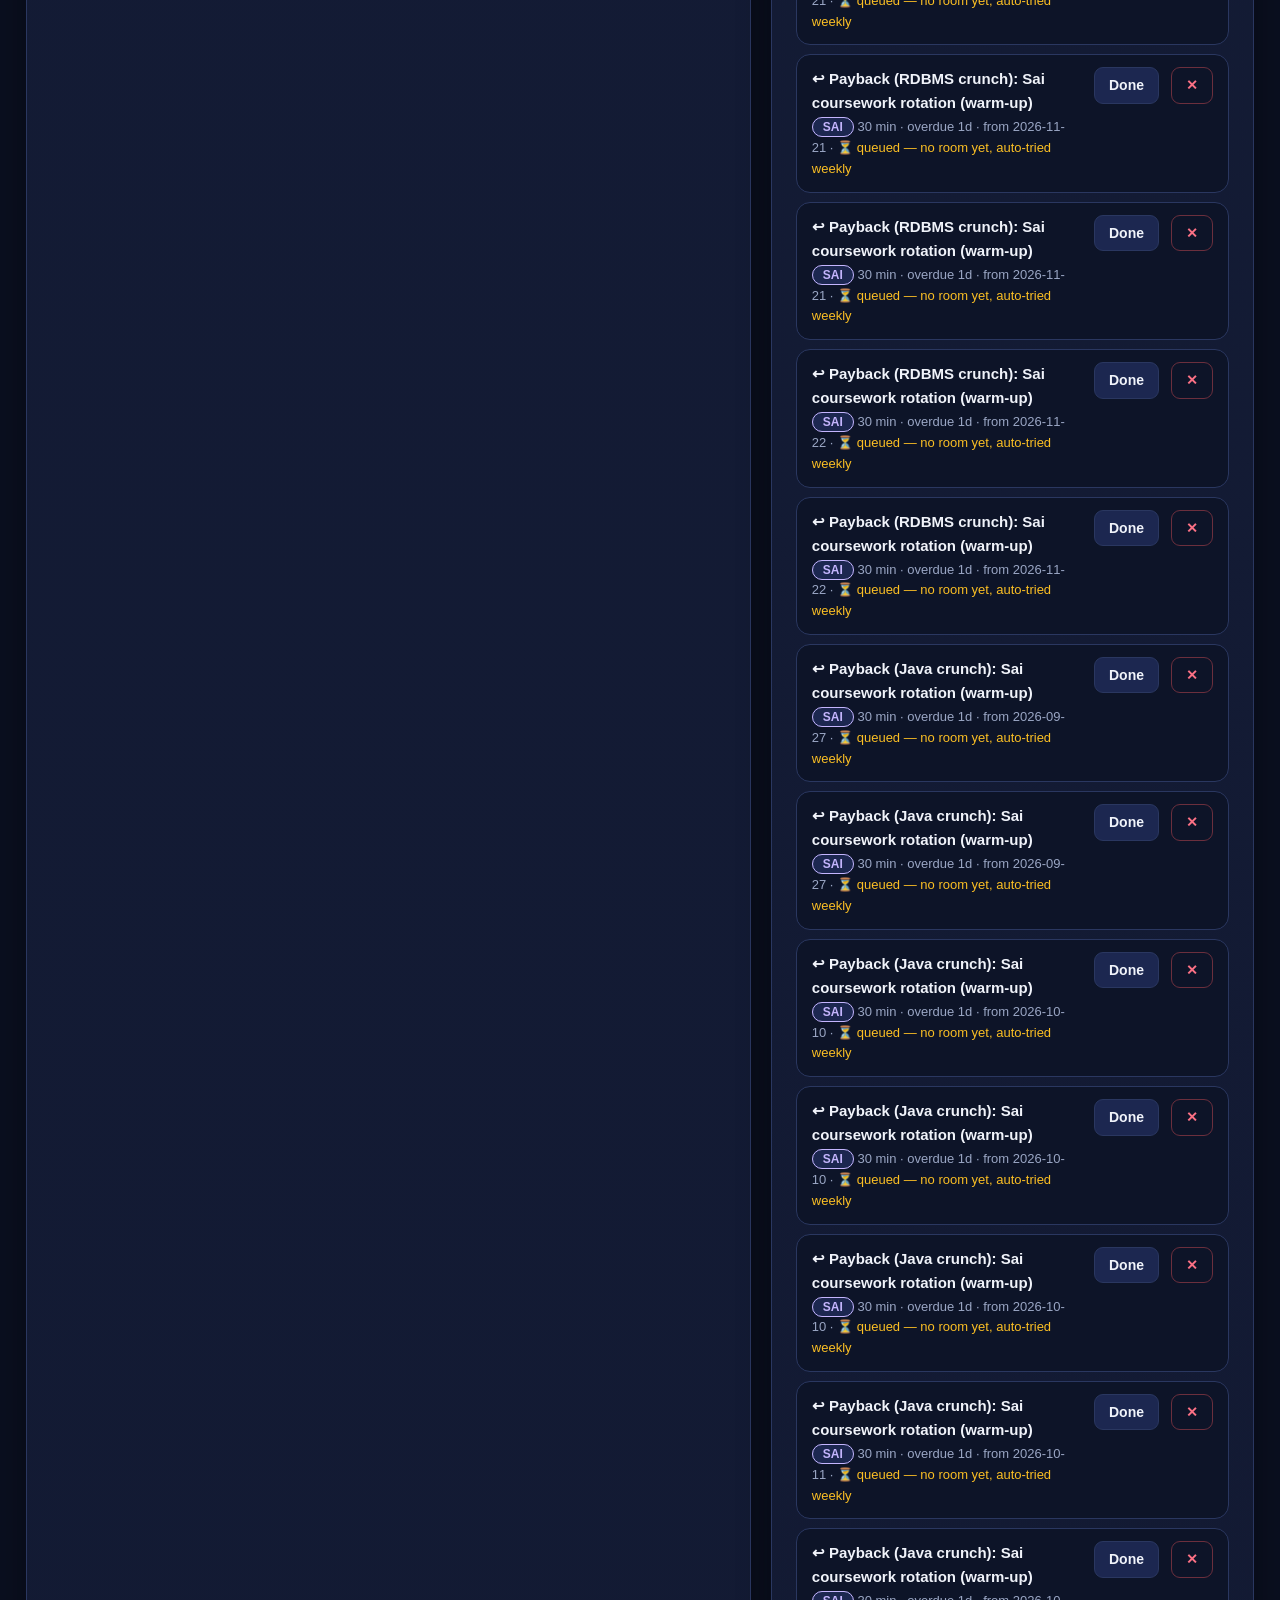
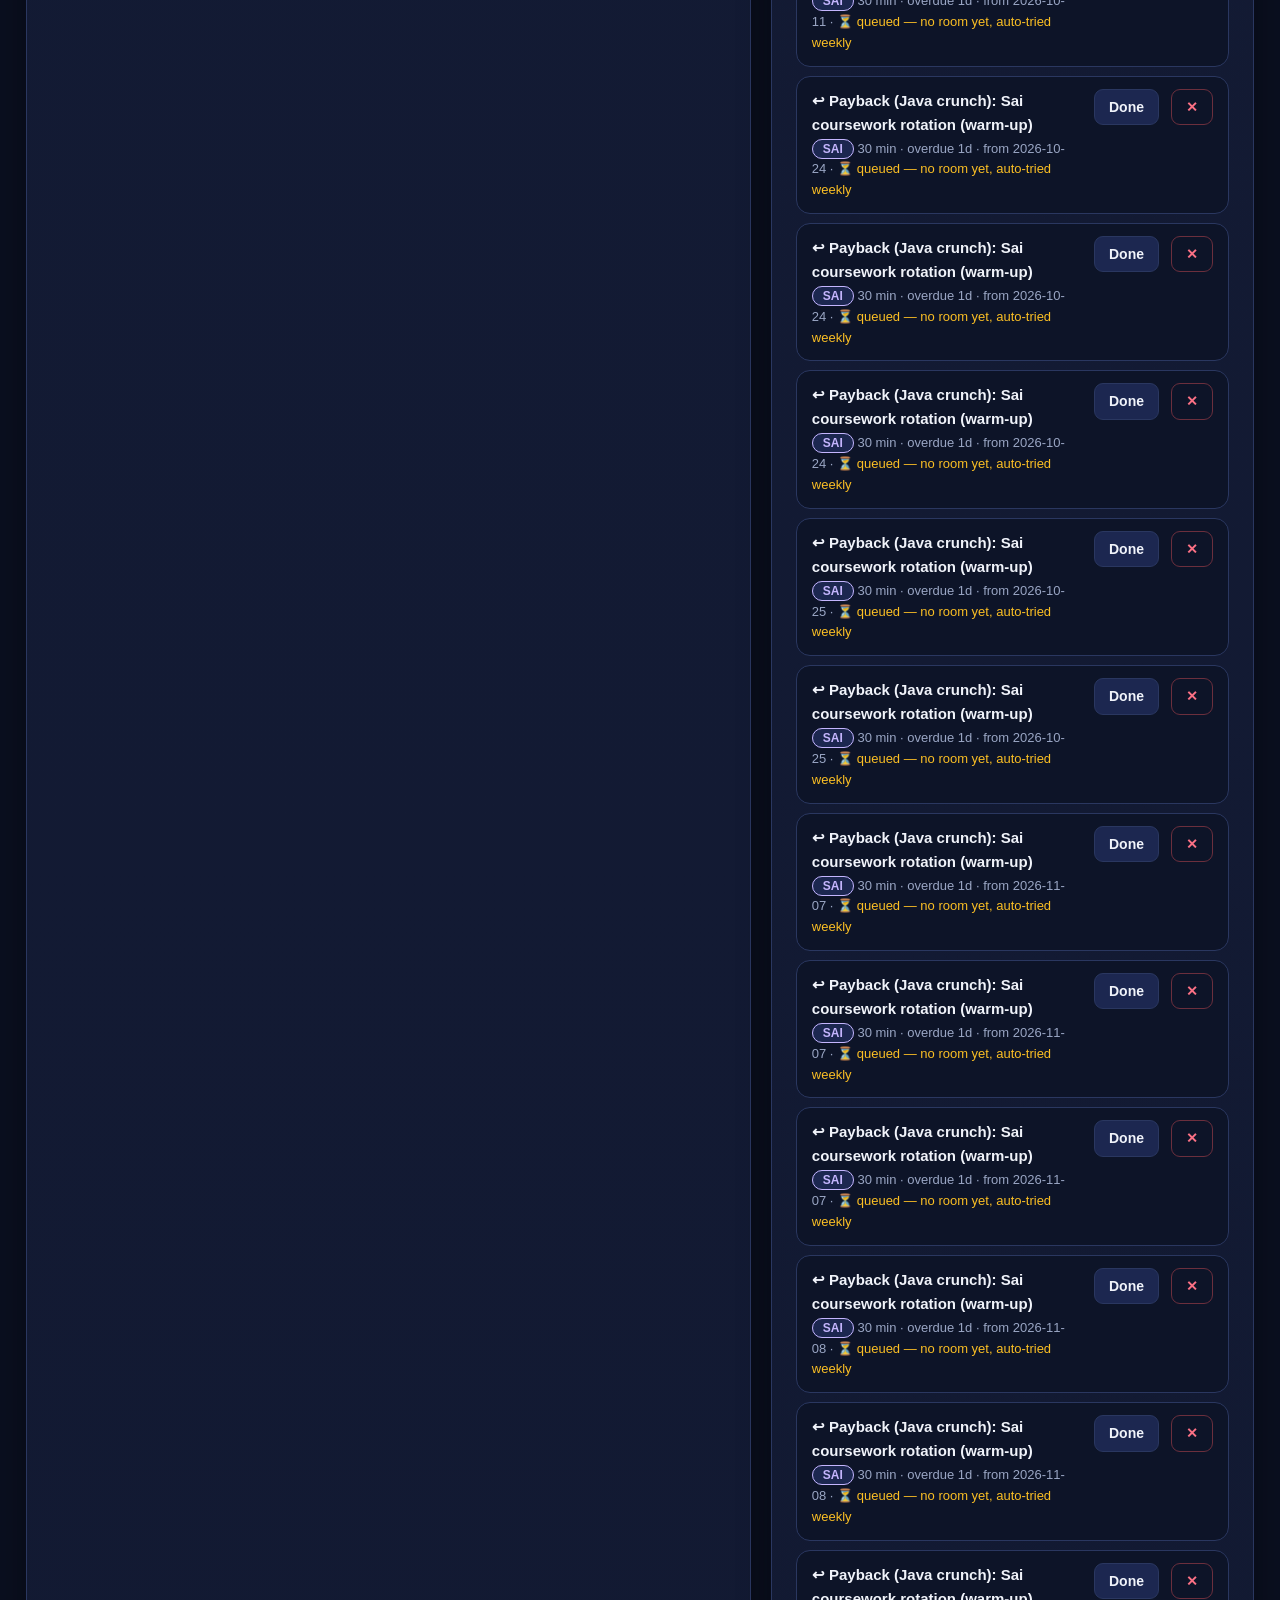
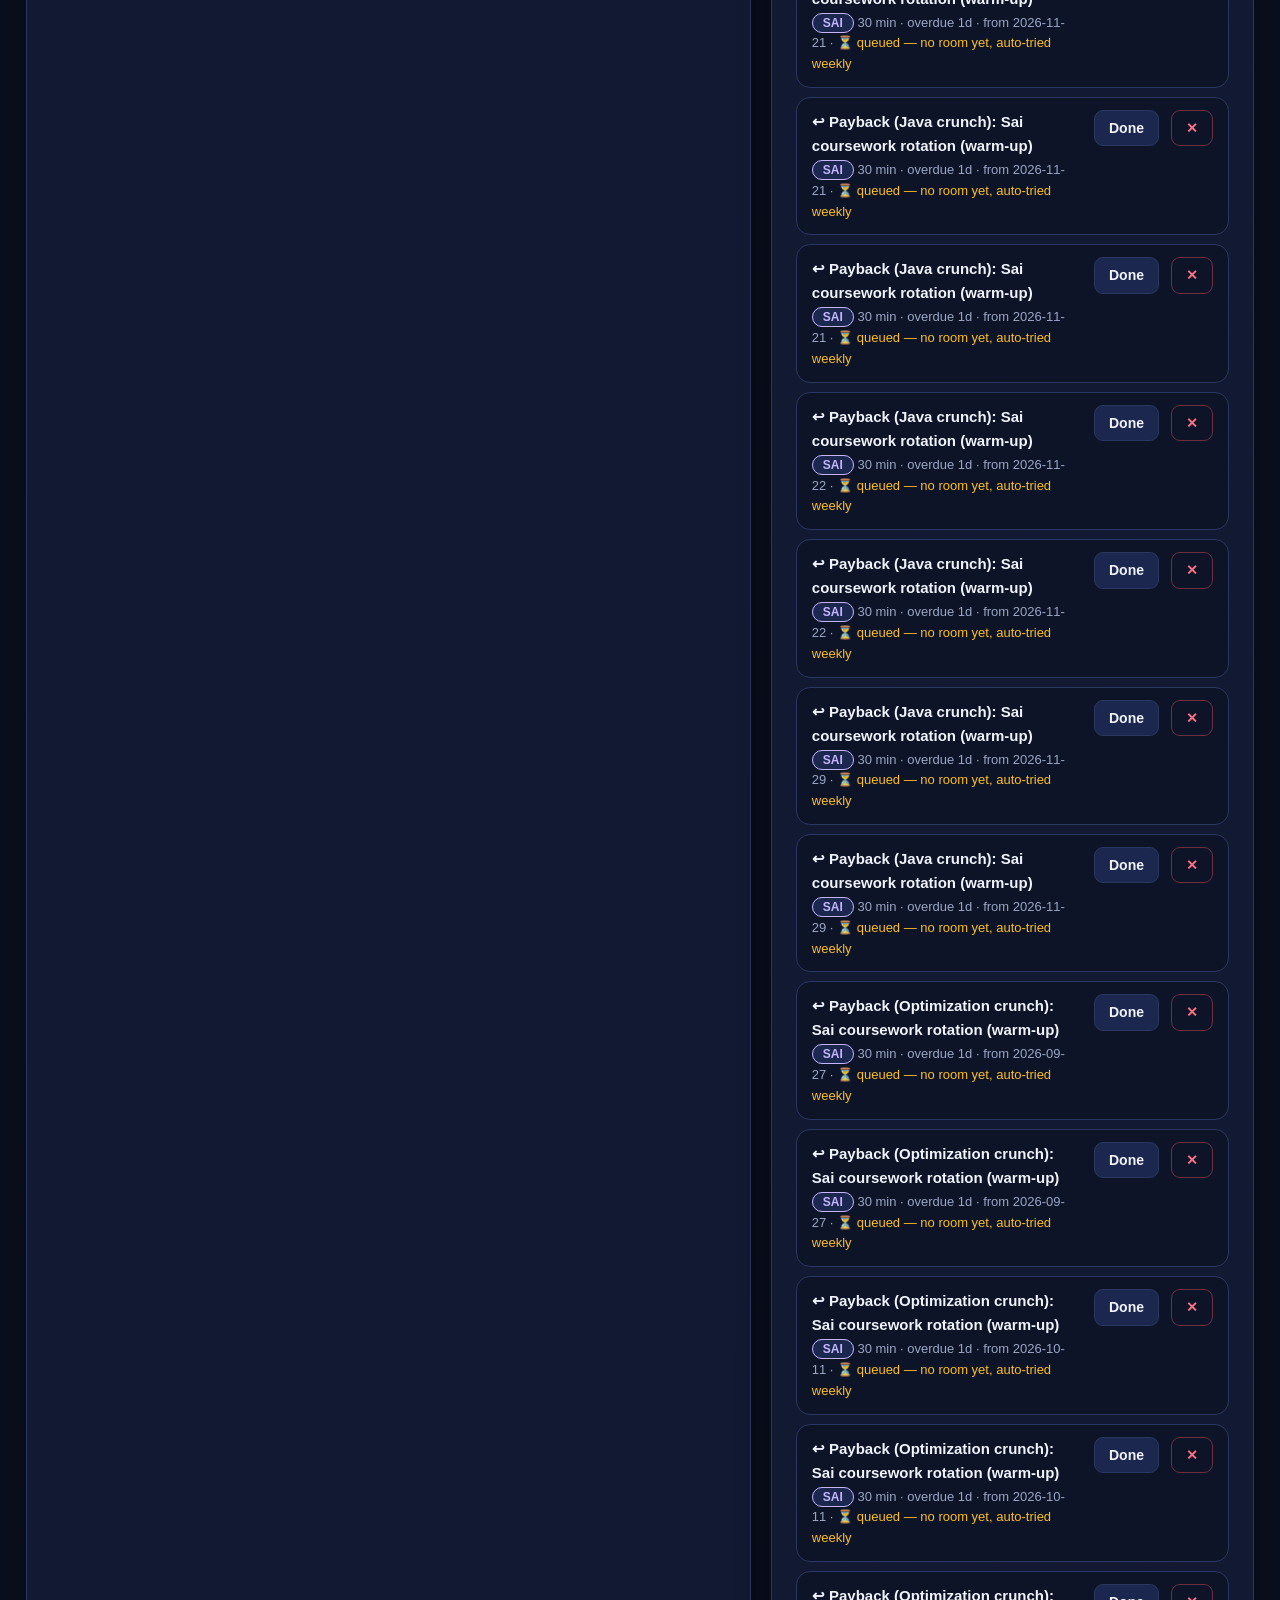
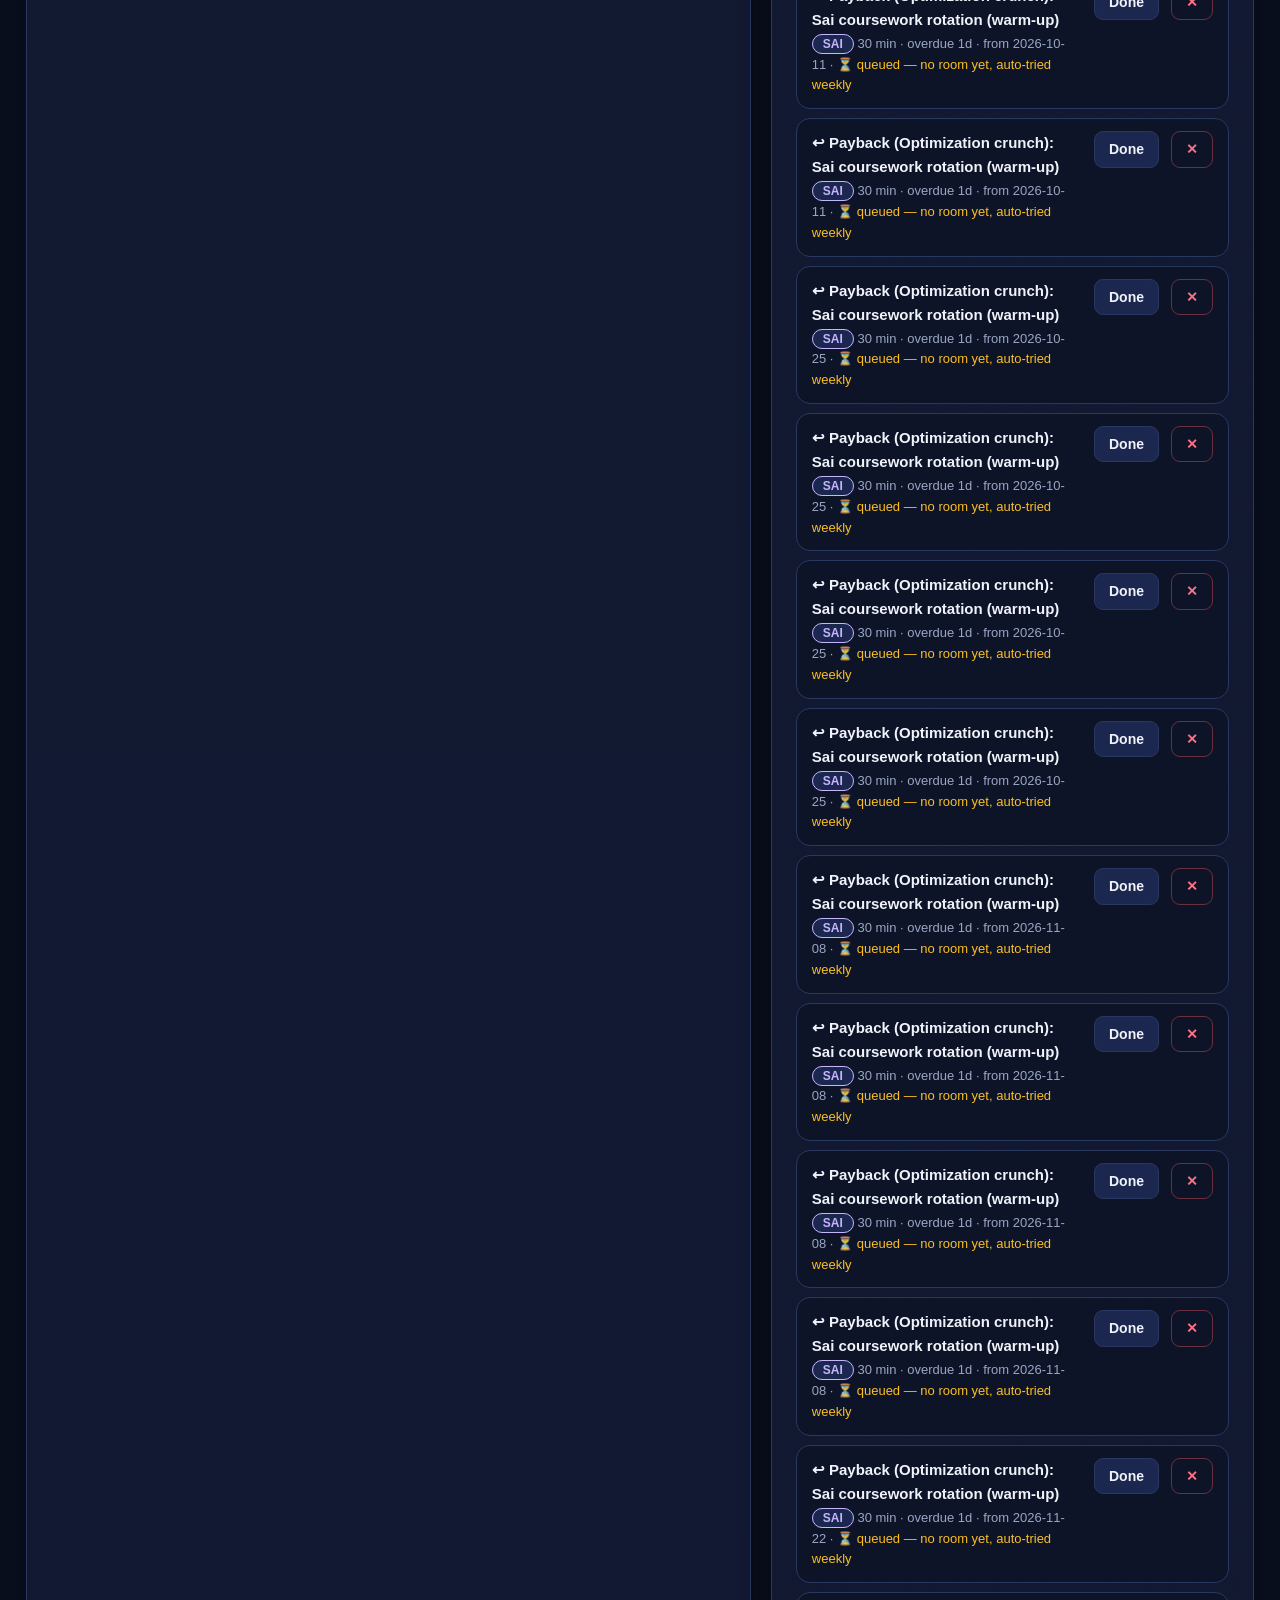
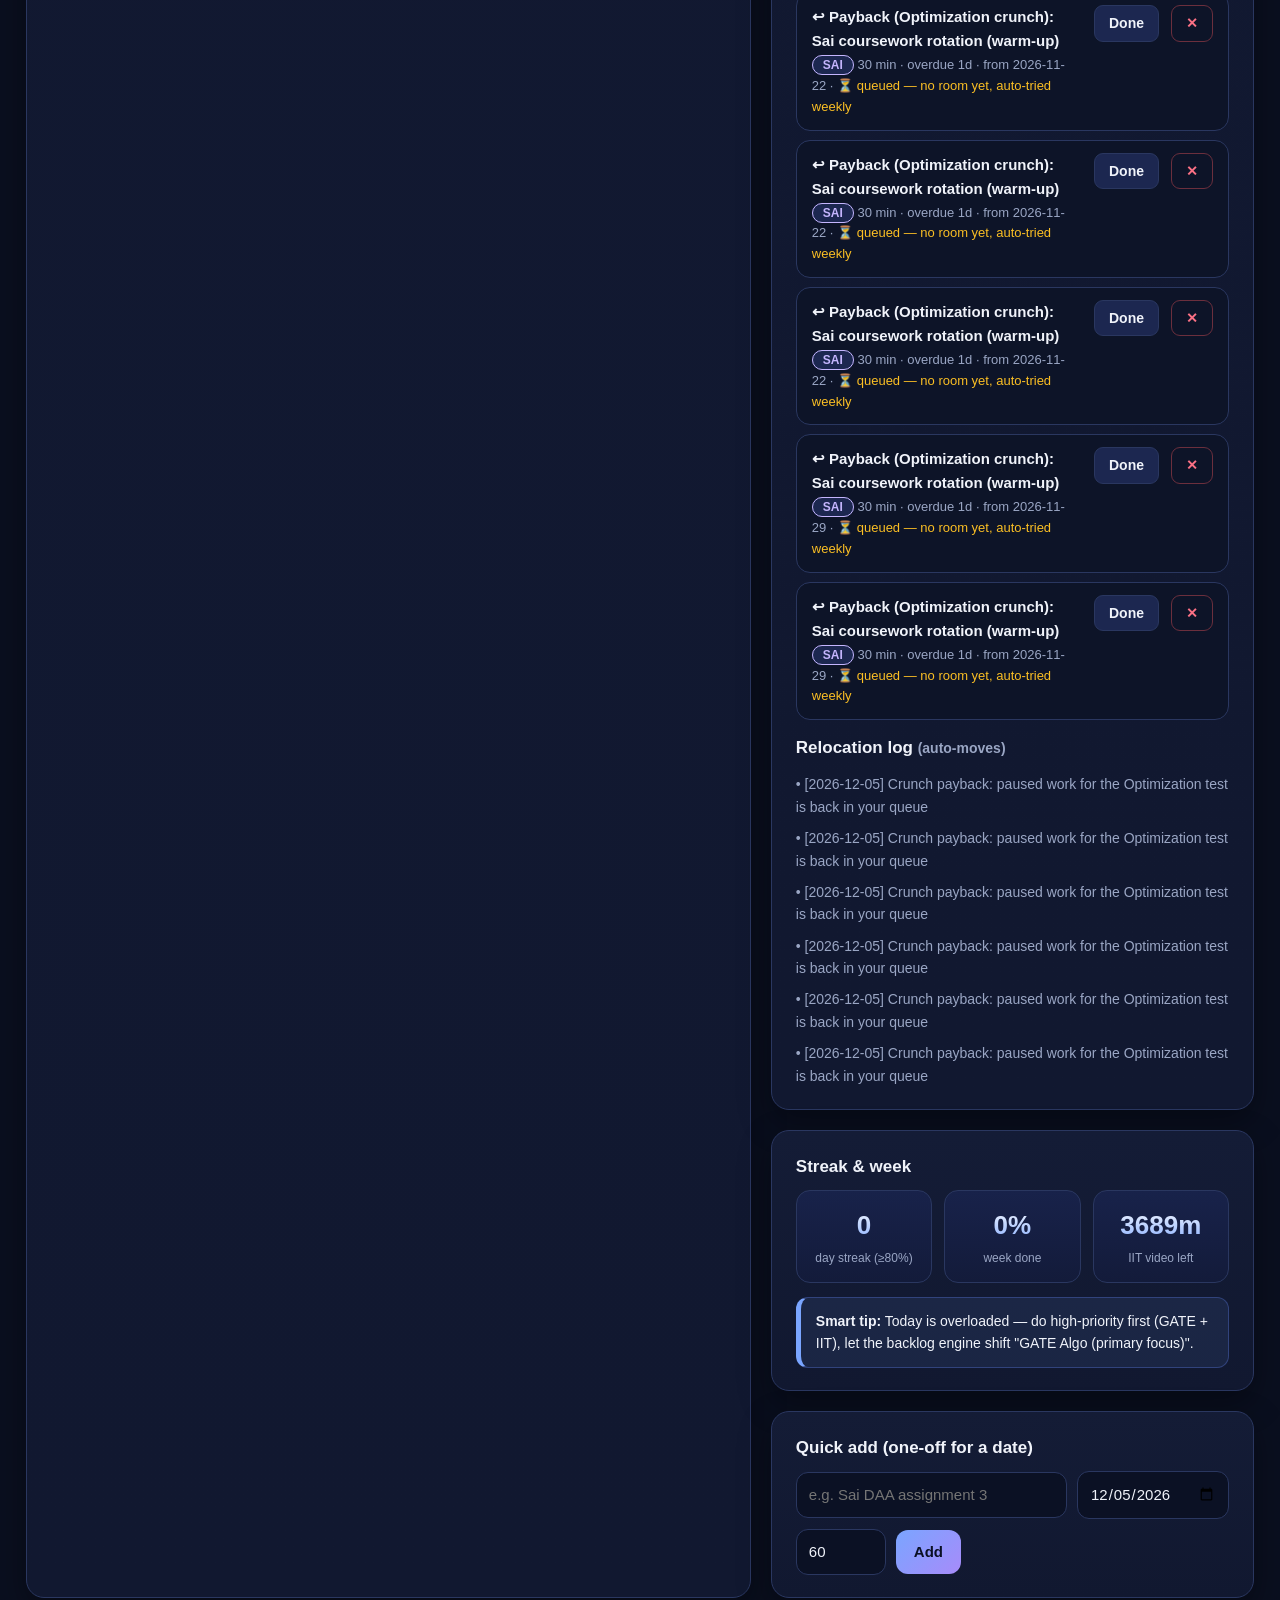
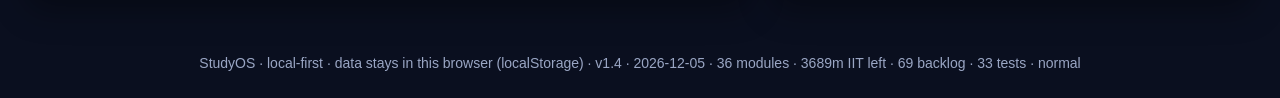
==== commit f304f78c: "Module↔Today two-way tick sync, scheduled-day badges, cross-tab sync" ====
--- a/index.html
+++ b/index.html
@@ -151,7 +151,7 @@
         <label class="small muted">System <select id="tSys"><option value="iitg">IITG (proctored ⇄ non-proctored)</option><option value="sai">SaiU class test</option></select></label>
       </div>
       <div id="iitgForm">
-      <p class="muted small">Proctored → <b>120m</b> exam + 150m prep auto-spread over the days before it. Non-Proctored → <b>60m</b> exam + 45m prep, same spreading. Daily amounts scale with distance-to-test (≤60m/day). Blocks are date-fixed; IIT videos squeeze around them and auto-carry, so other subjects are never displaced.</p>
+      <p class="muted small">Proctored → <b>120m</b> exam + 150m prep auto-spread over the days before it. Non-Proctored → <b>30m</b> exam + 45m prep, same spreading. Daily amounts scale with distance-to-test (≤60m/day). Blocks are date-fixed; IIT videos squeeze around them and auto-carry, so other subjects are never displaced.</p>
       <div class="row wrap">
         <select id="tCourse"><option>All courses</option><option>Java</option><option>Statistics</option><option>RDBMS</option><option>Optimization</option></select>
         <label class="small muted">First week <select id="tFirst"><option value="nonproctored">Non-proctored</option><option value="proctored">Proctored</option></select></label>
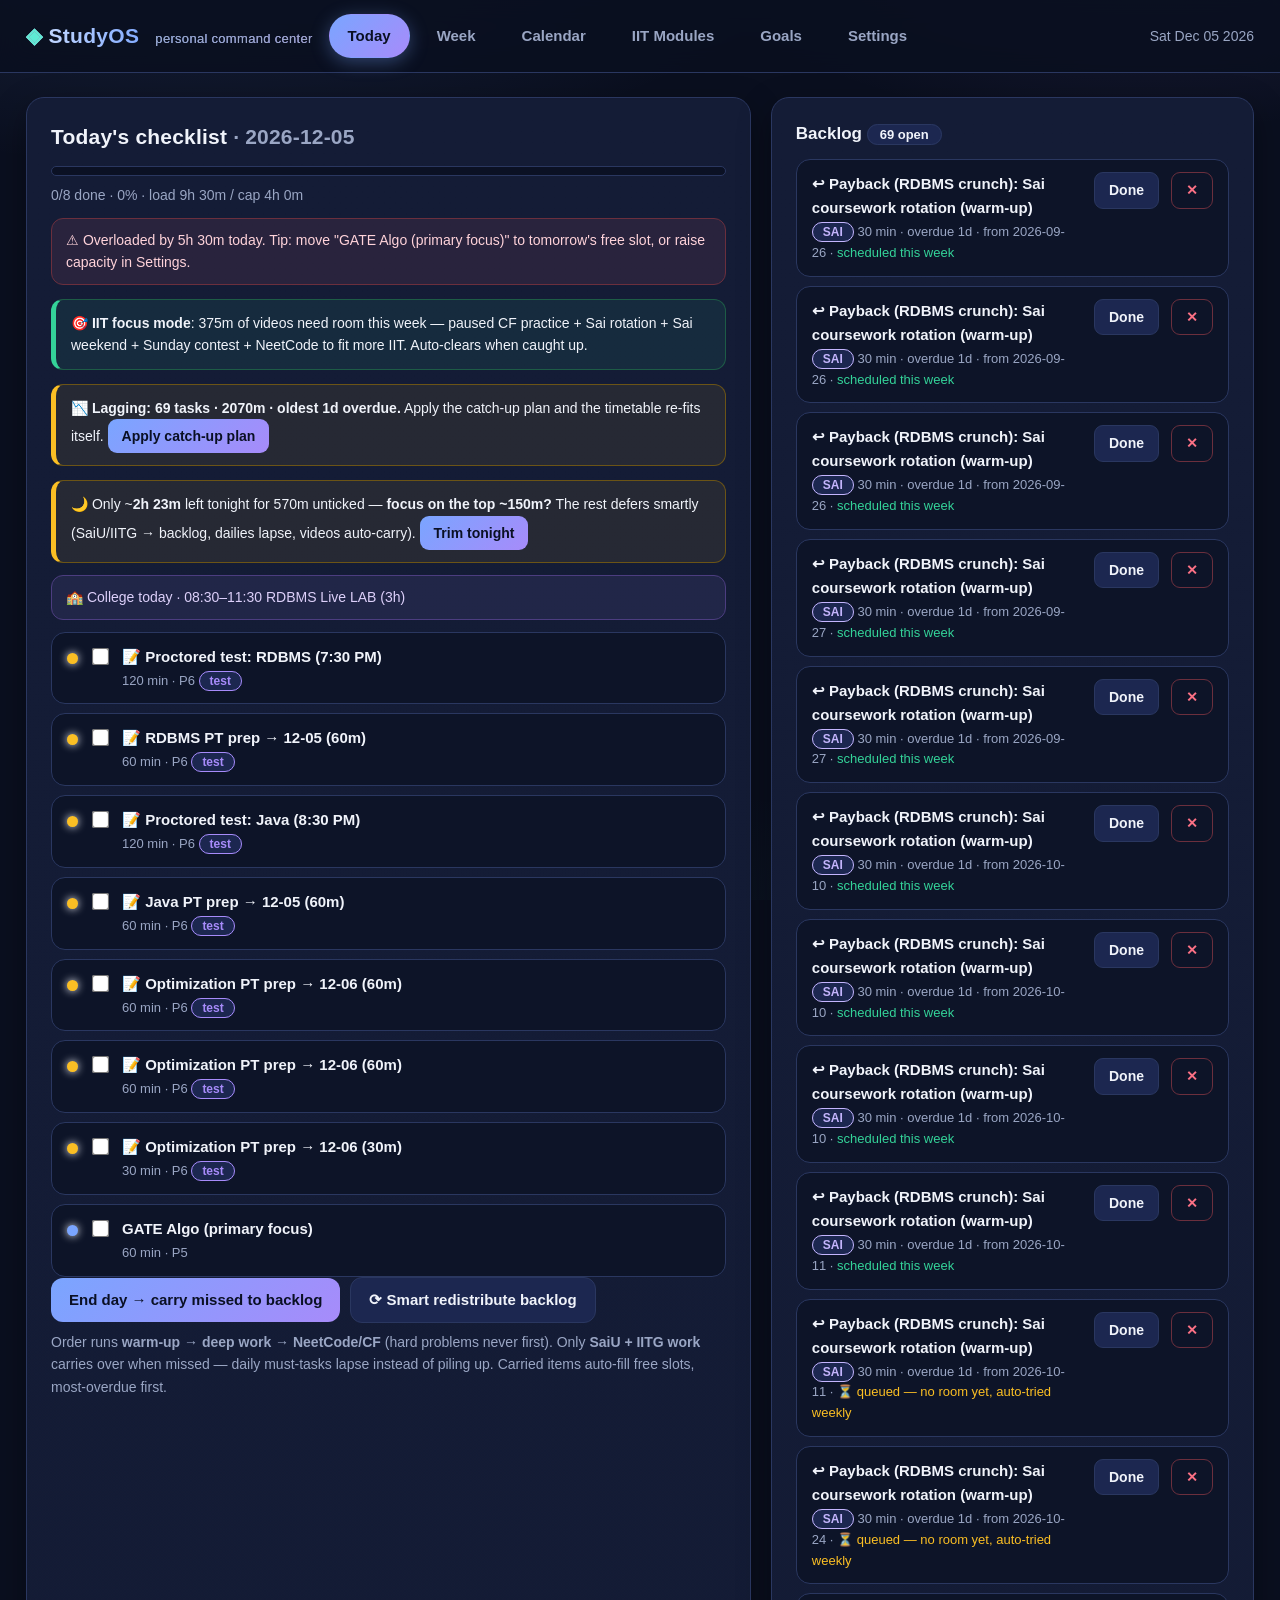
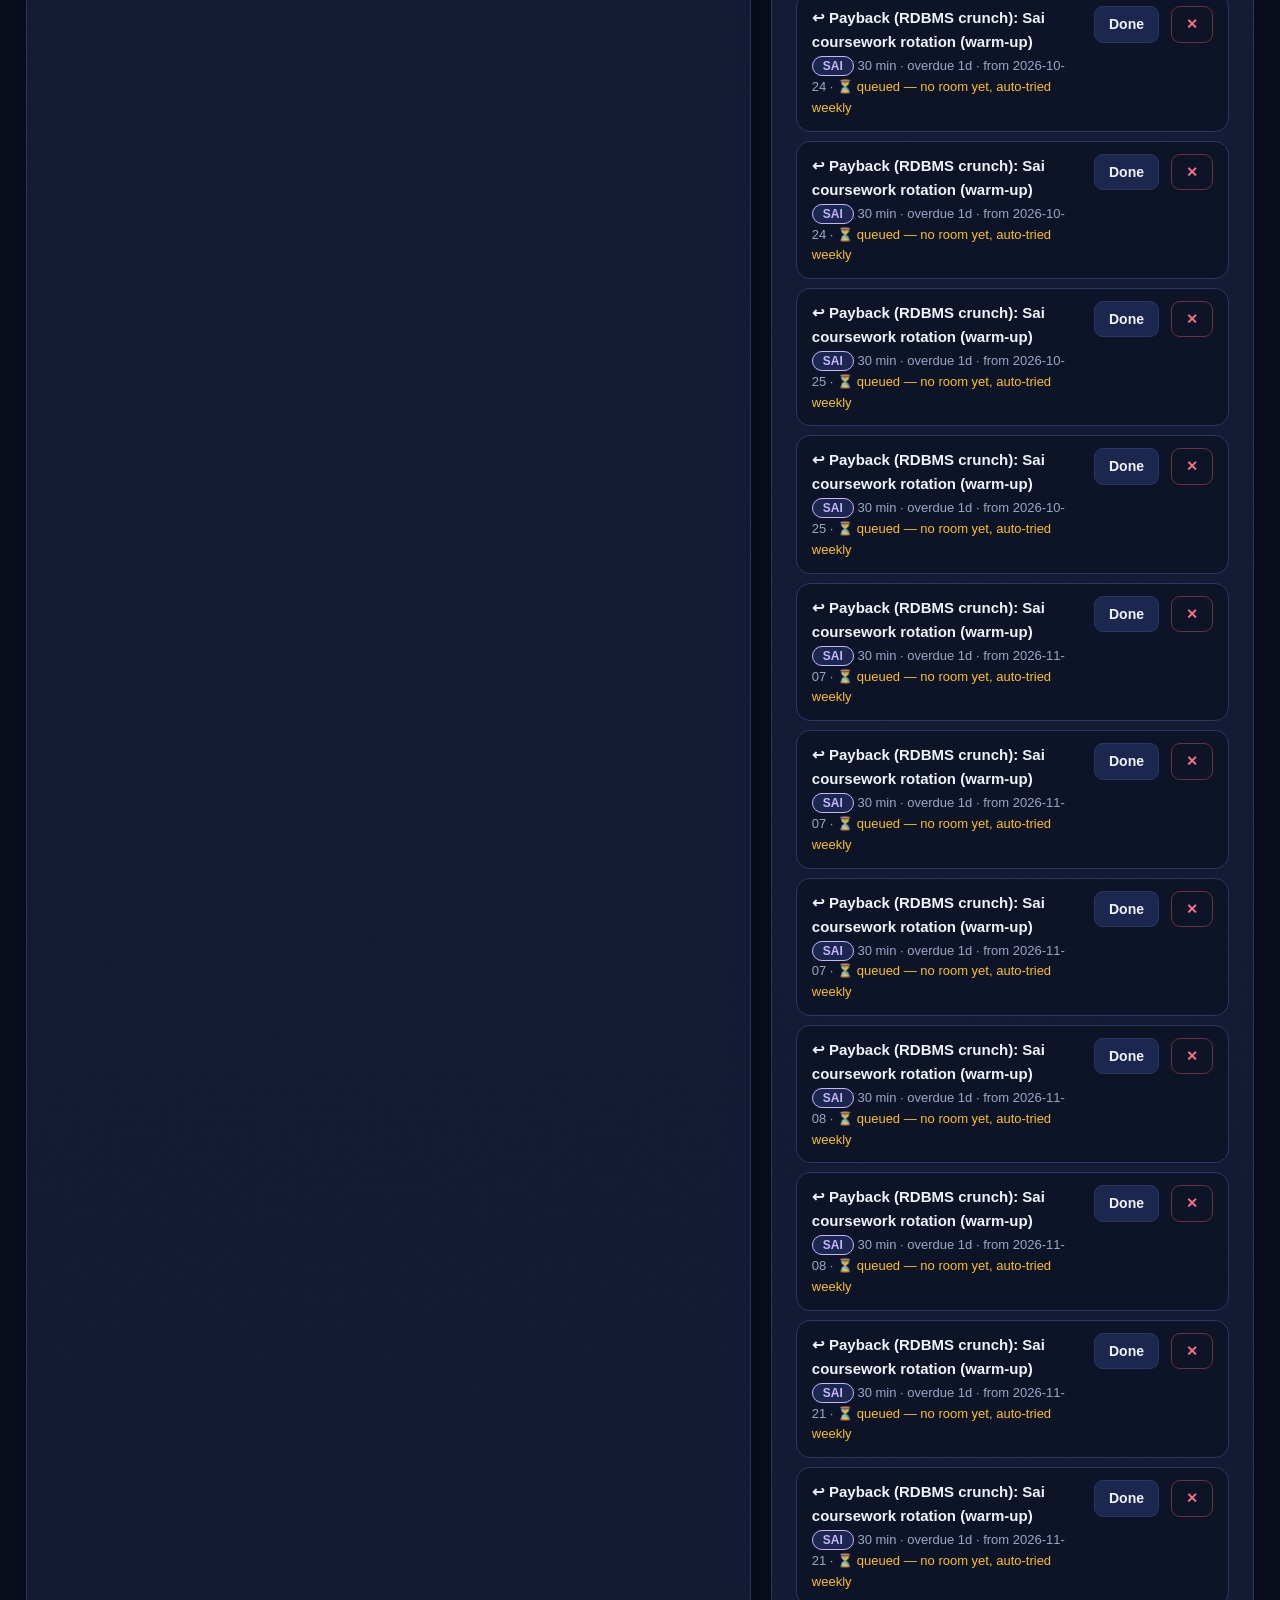
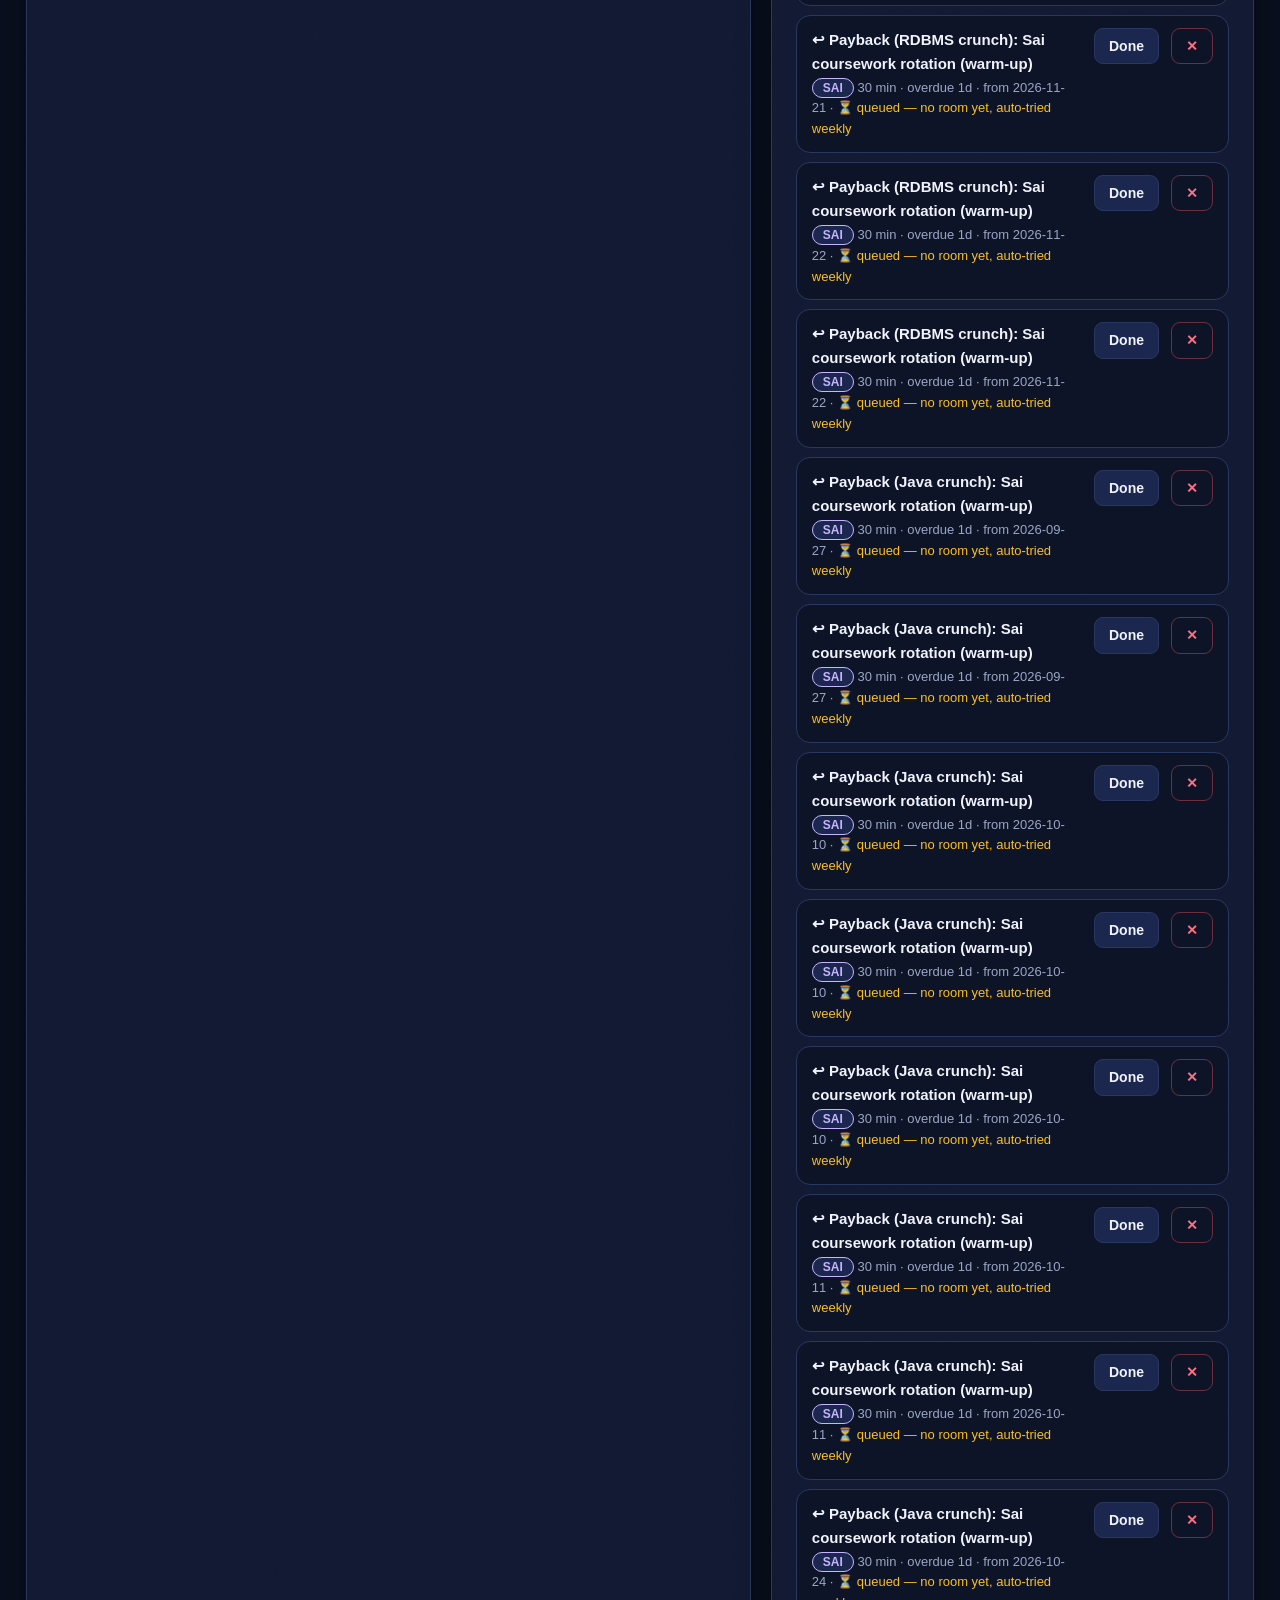
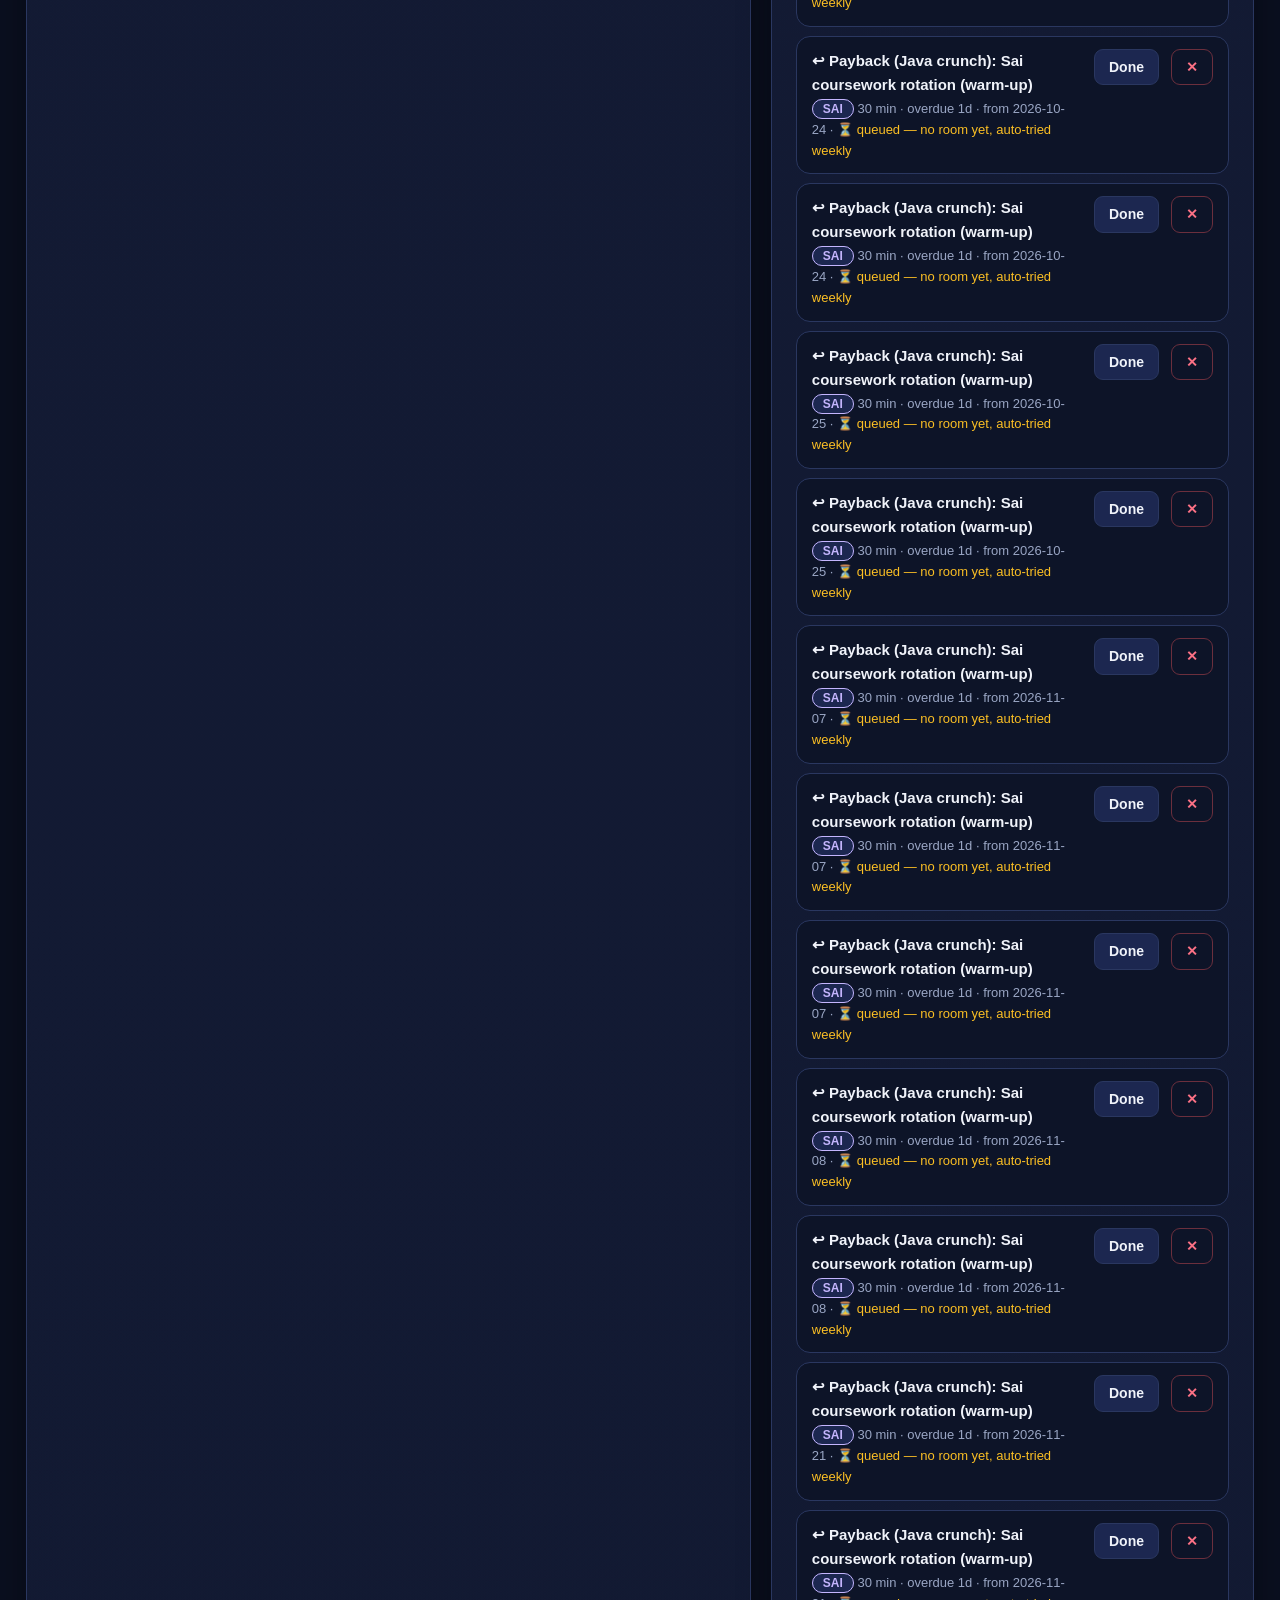
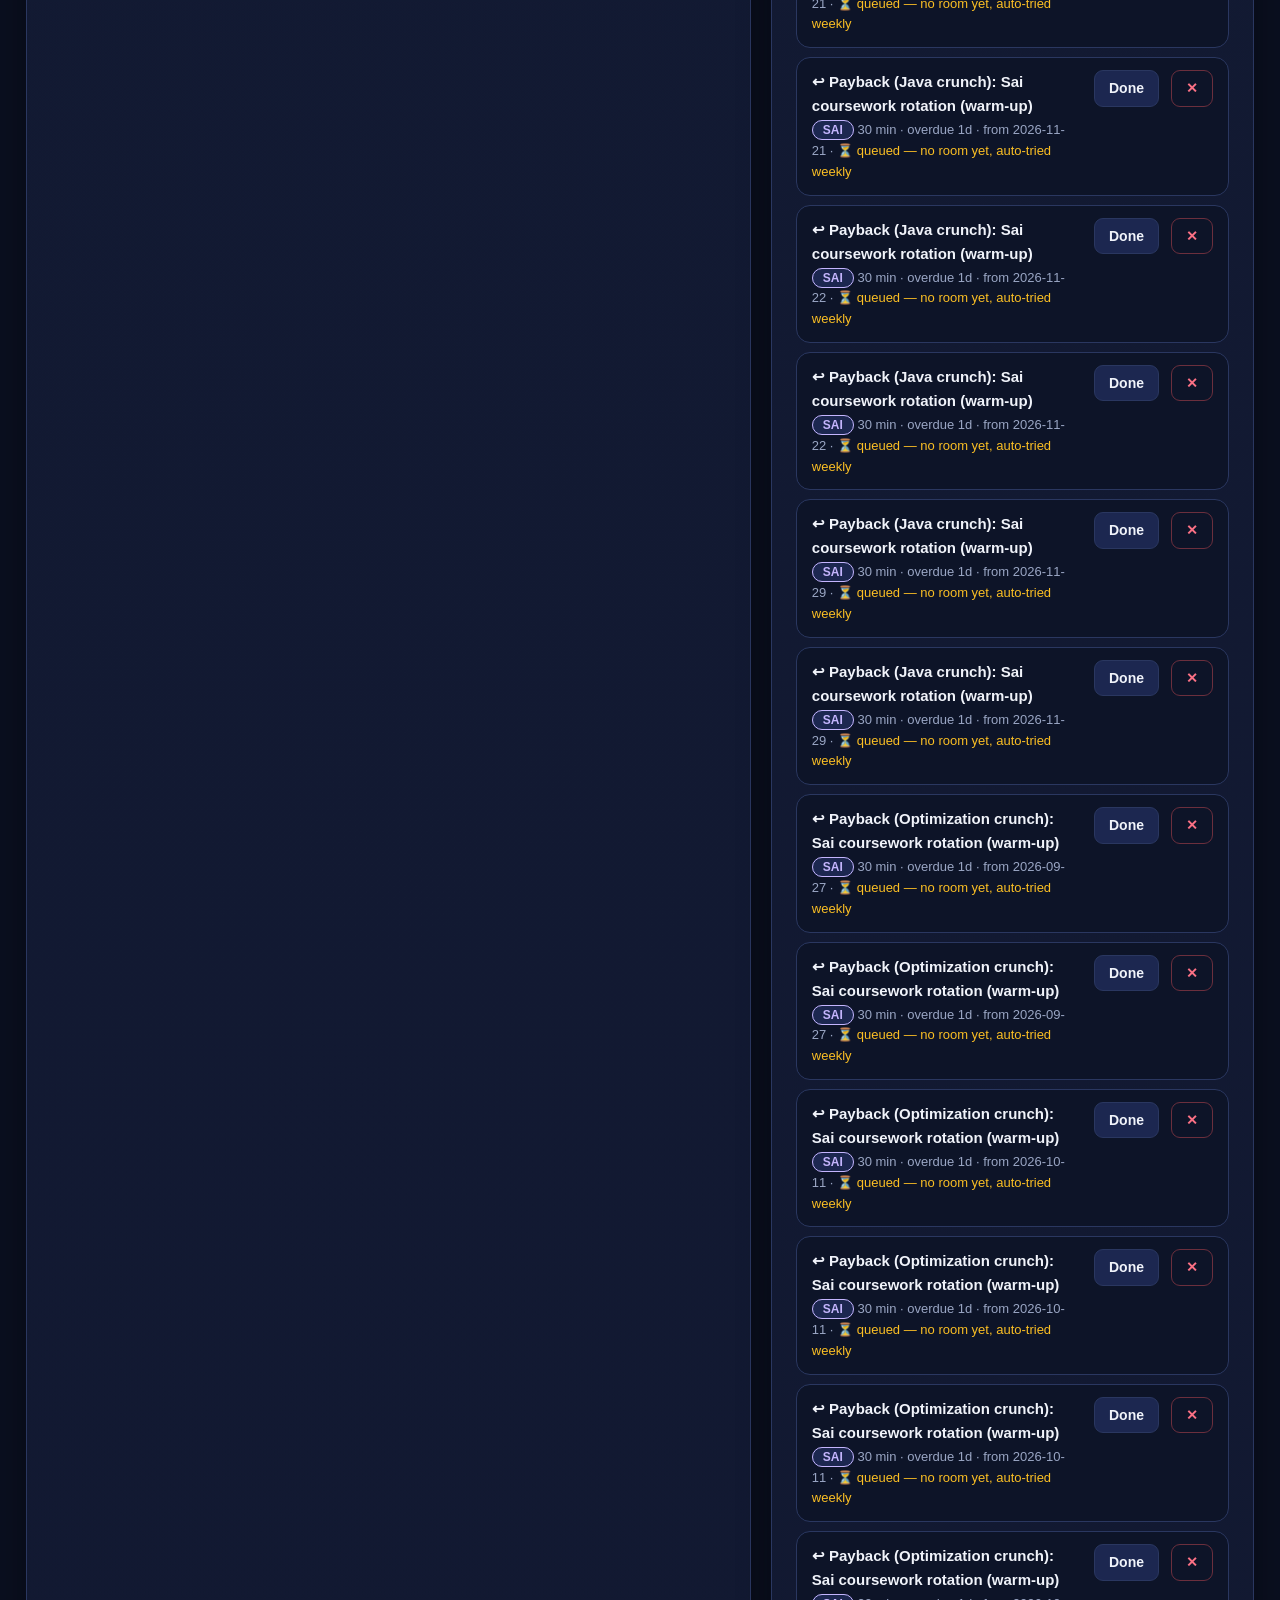
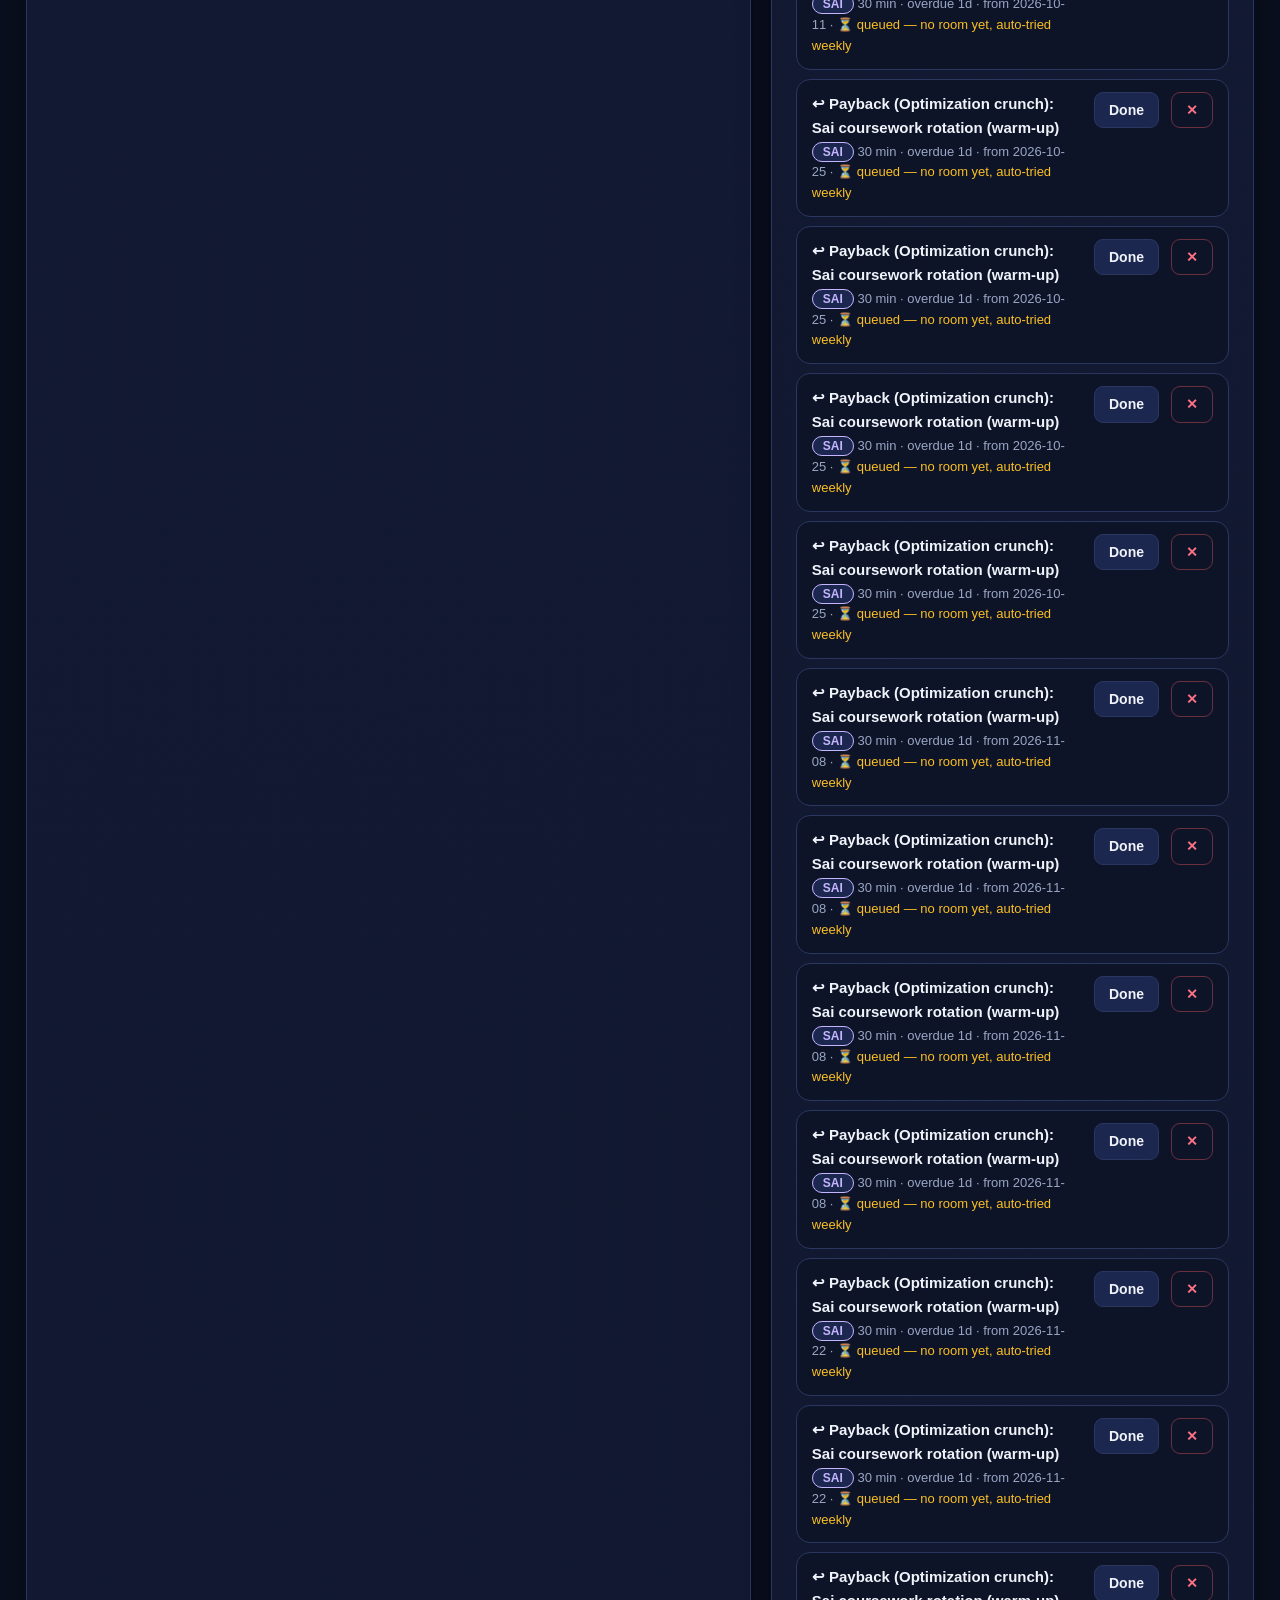
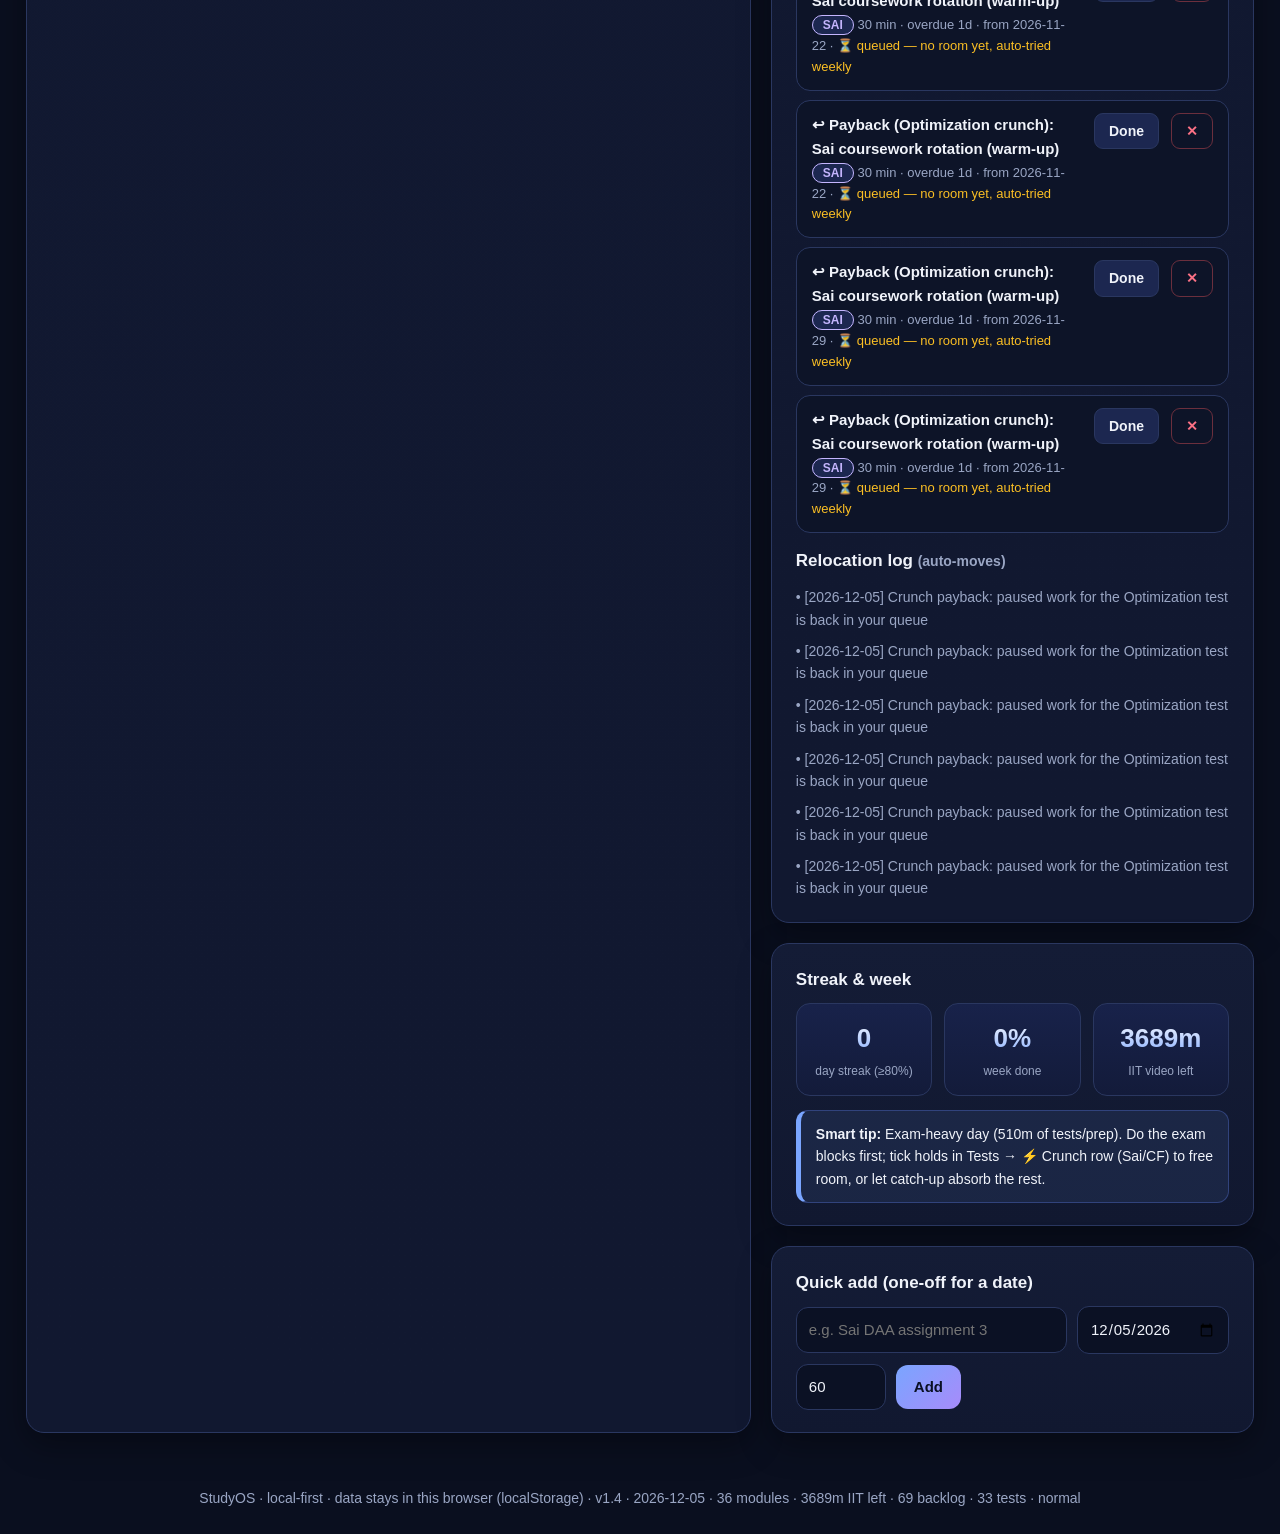
==== commit 931e27bf: "IIT-first governor, evening trim, multi-test balancer, sequential frontier" ====
--- a/index.html
+++ b/index.html
@@ -32,6 +32,7 @@
         <div id="overloadWarn"></div>
         <div id="autoNotice"></div>
         <div id="behindBanner"></div>
+        <div id="trimBanner"></div>
         <div id="collegeBanner"></div>
         <ul id="todayList" class="tasklist"></ul>
         <div class="row">
@@ -294,6 +295,7 @@
         <li>Falling behind (150m+ backlog or 3d overdue) offers a one-click catch-up plan that lightens flexible load until you recover.</li>
         <li>College hours are blocked and never scheduled over. Overload days turn red with a tip on what shifted.</li>
         <li>Calendar events spread prep over prior days; shortfalls ask you to hold subjects, which return as payback after the event.</li>
+        <li>IIT-first governor auto-pauses flex subjects when video lag exceeds free room (CF first, NeetCode only in extremes).</li>
       </ol>
       </details>
       <div class="row" style="margin-top:10px">
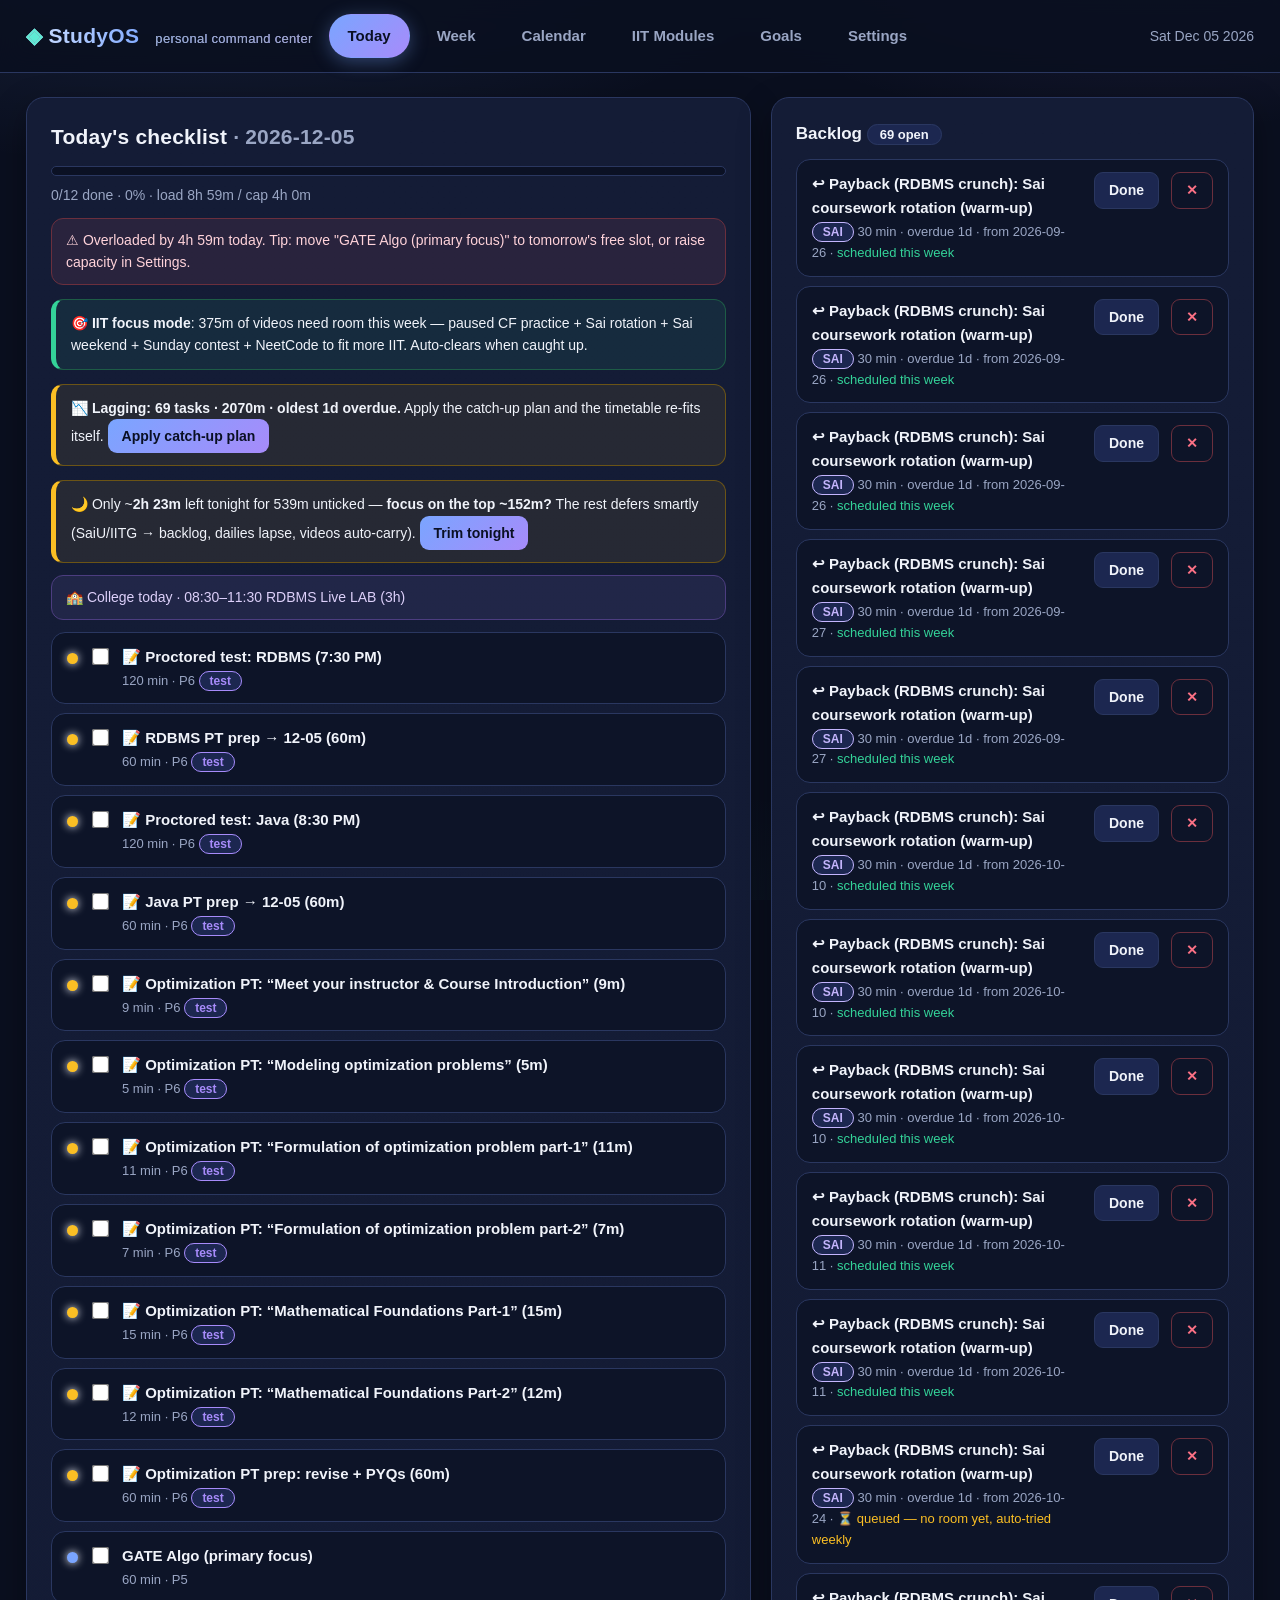
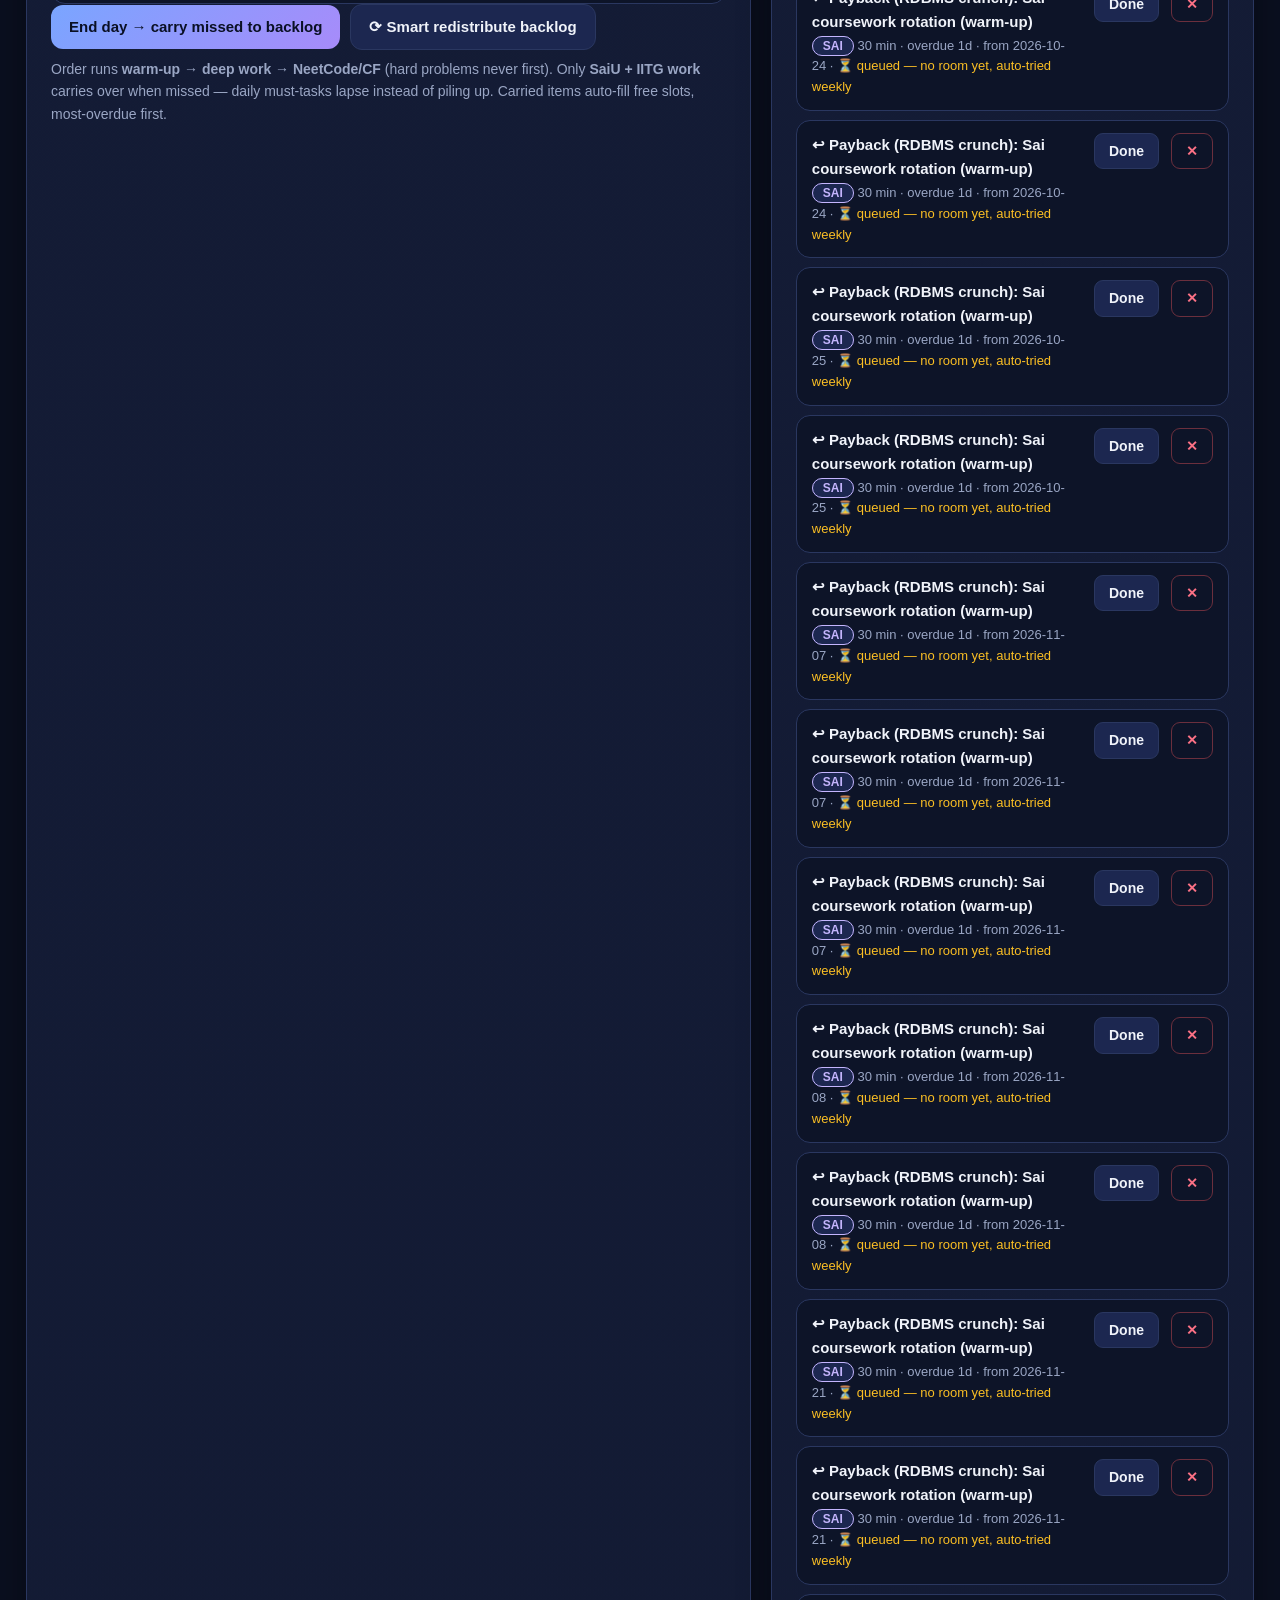
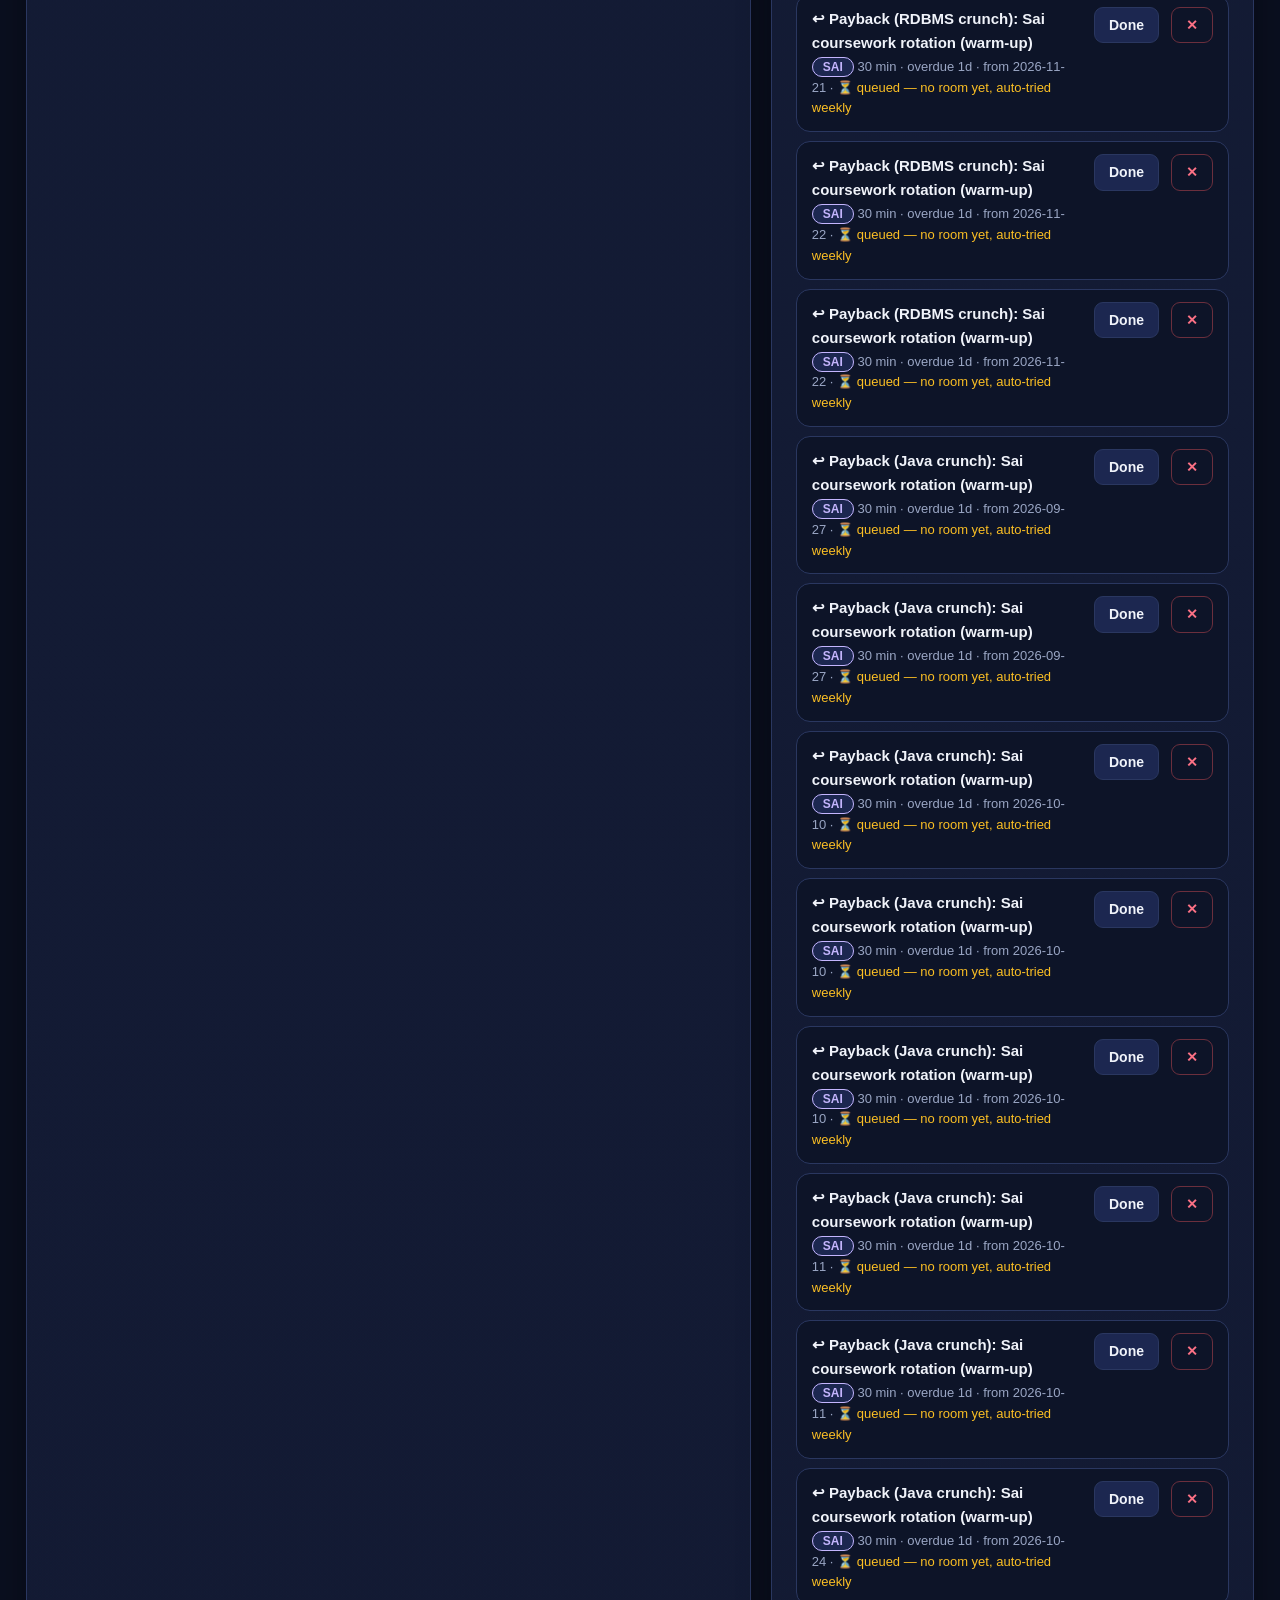
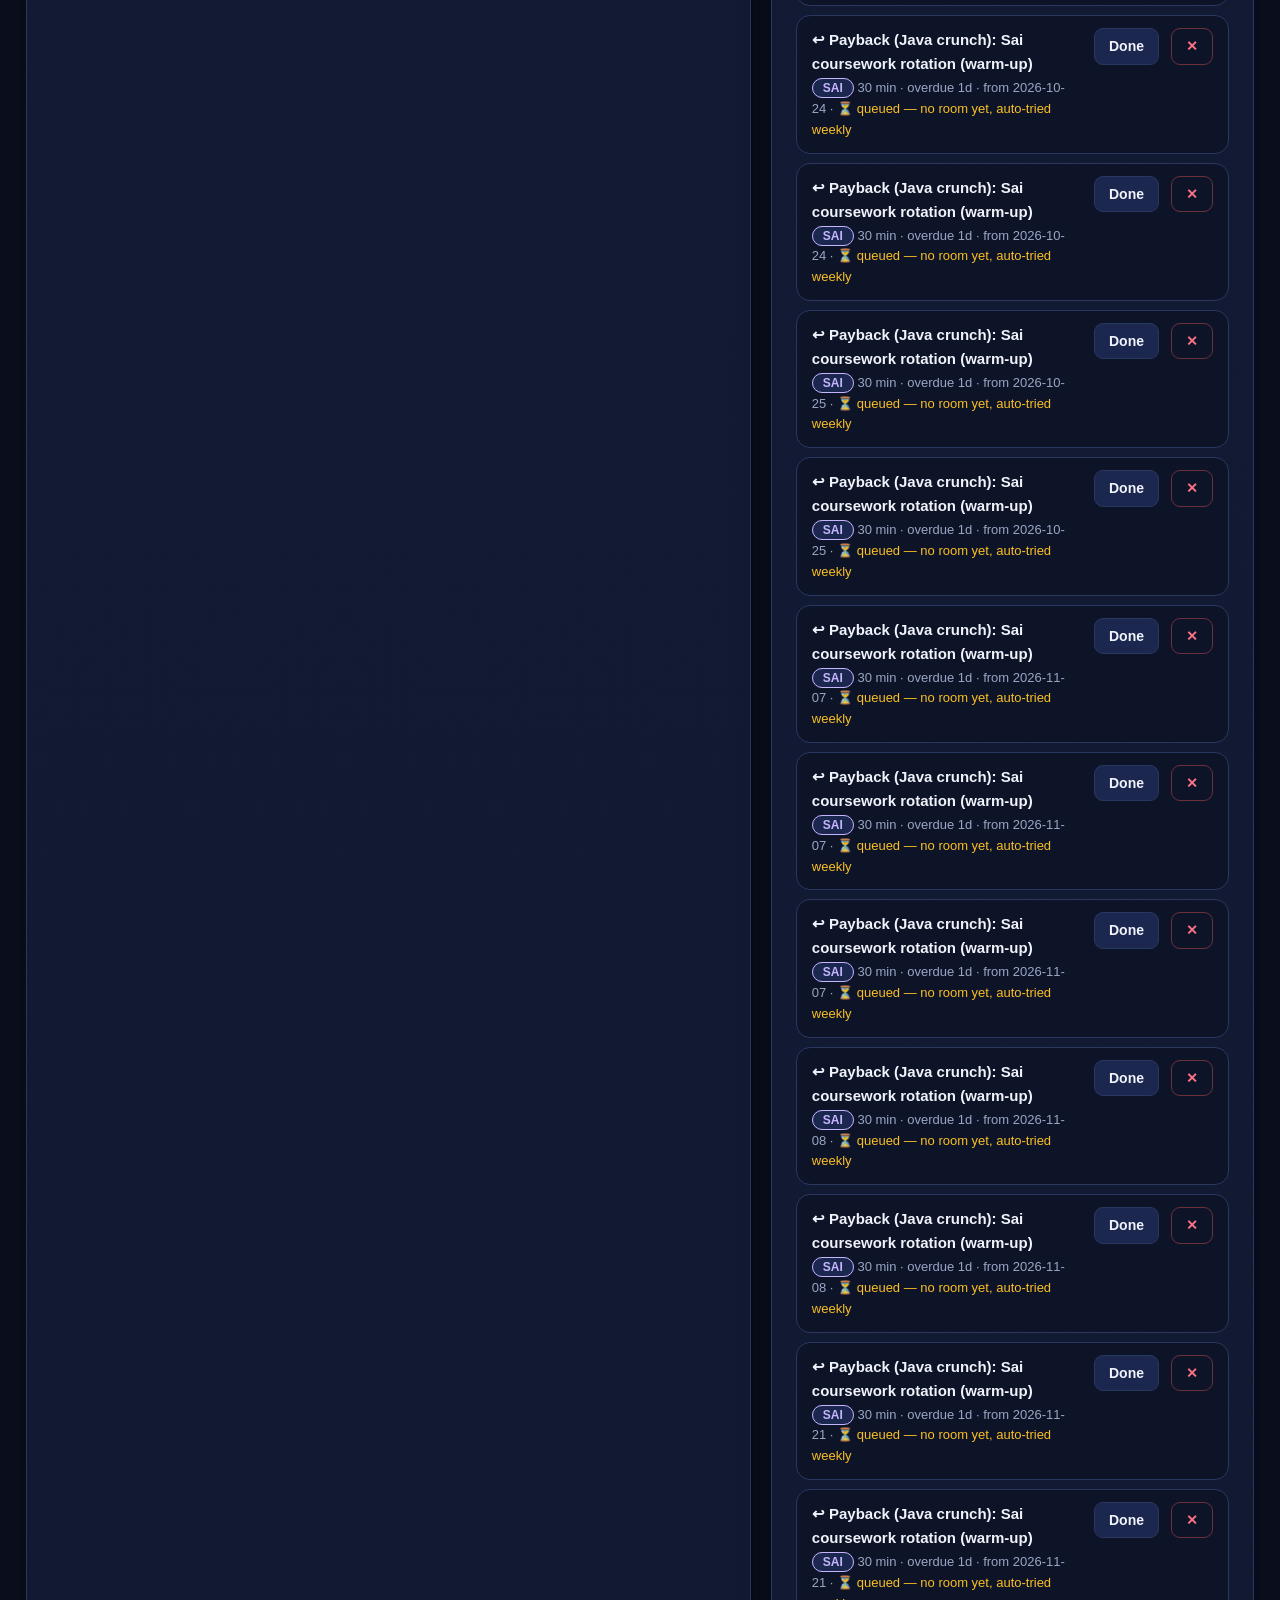
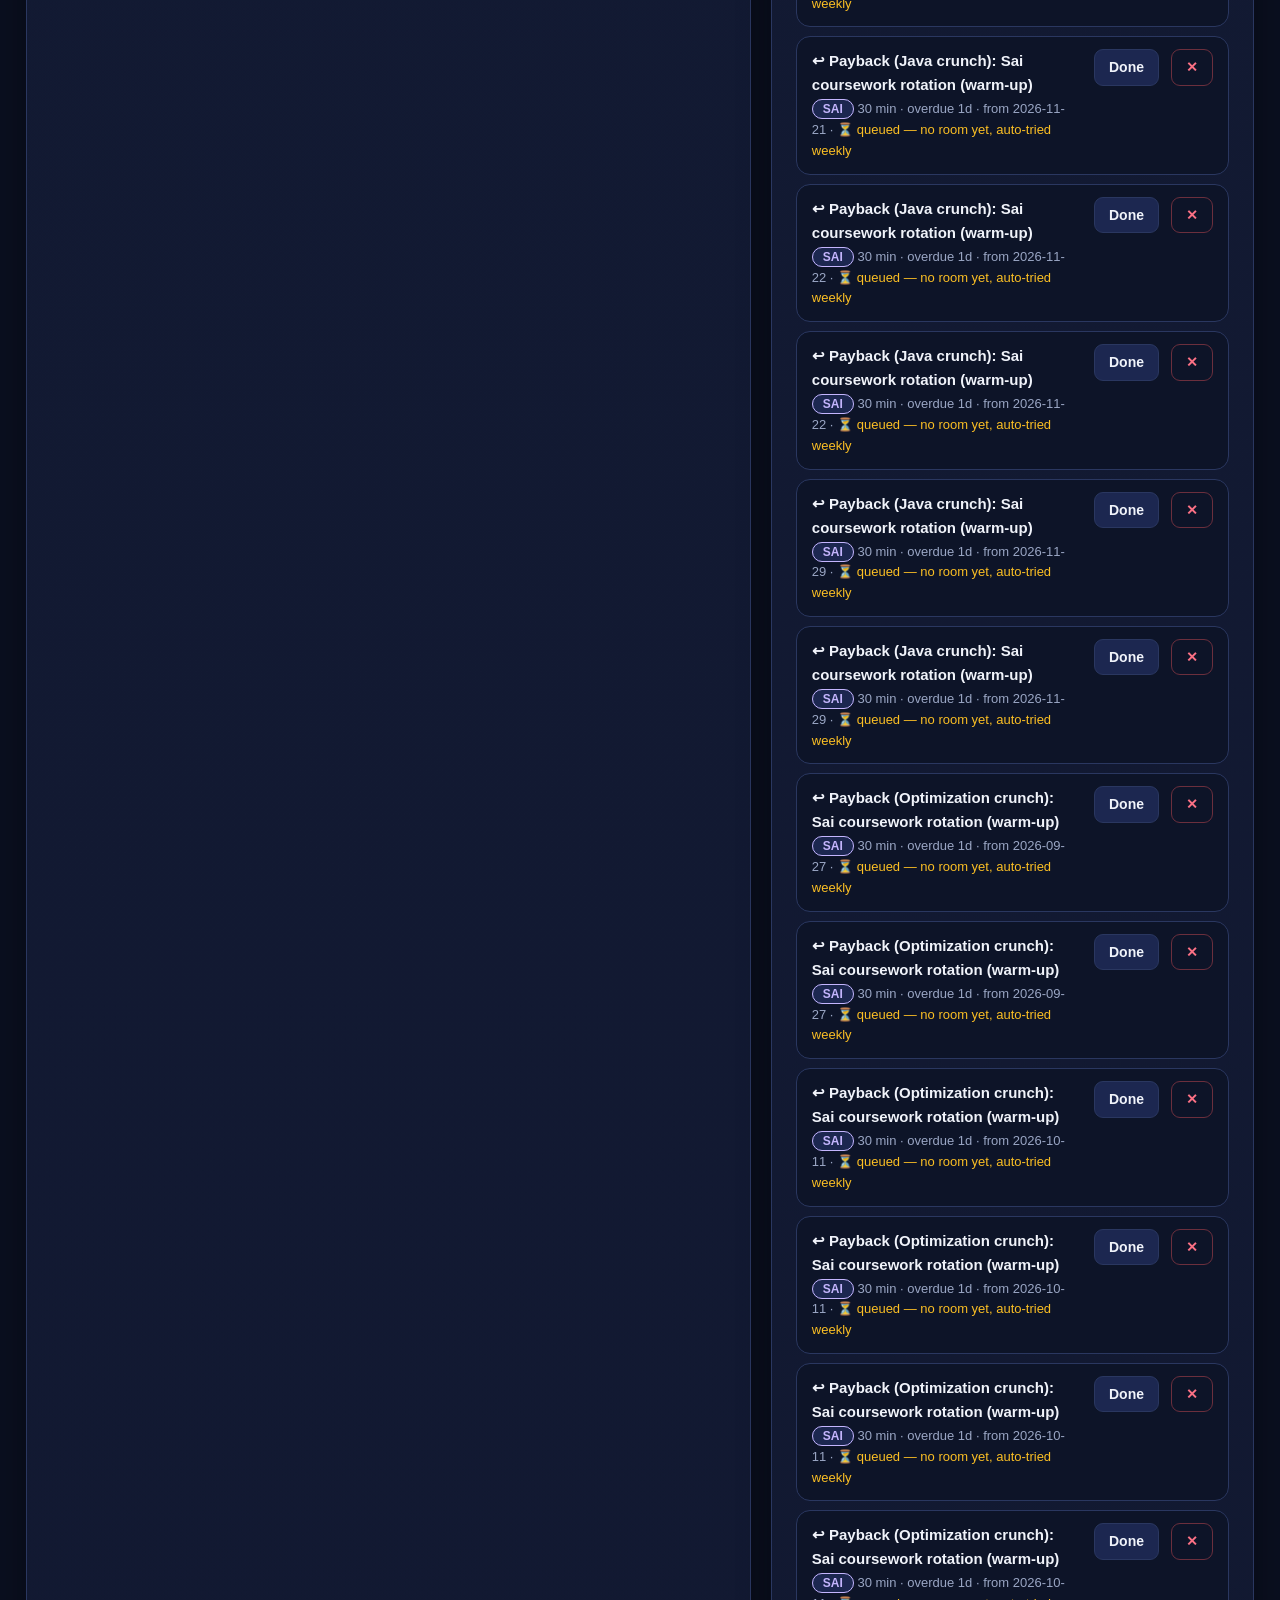
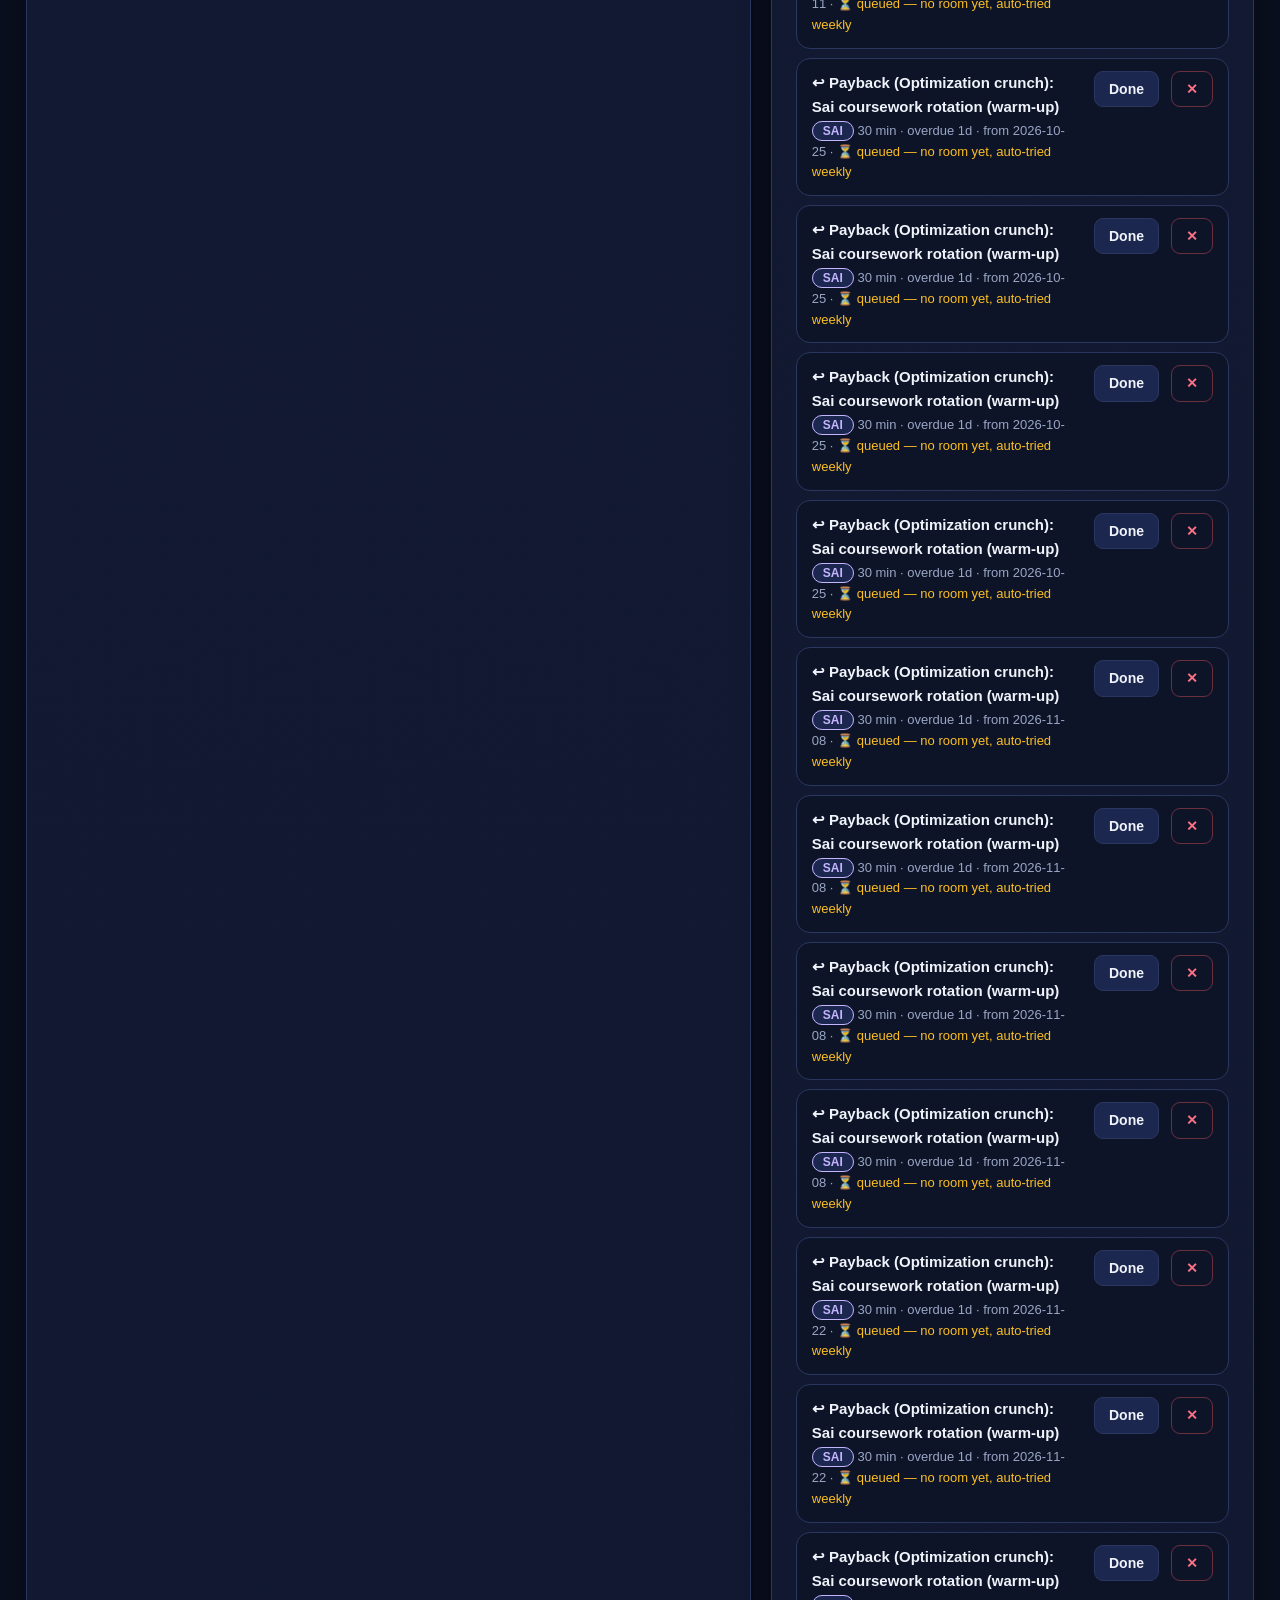
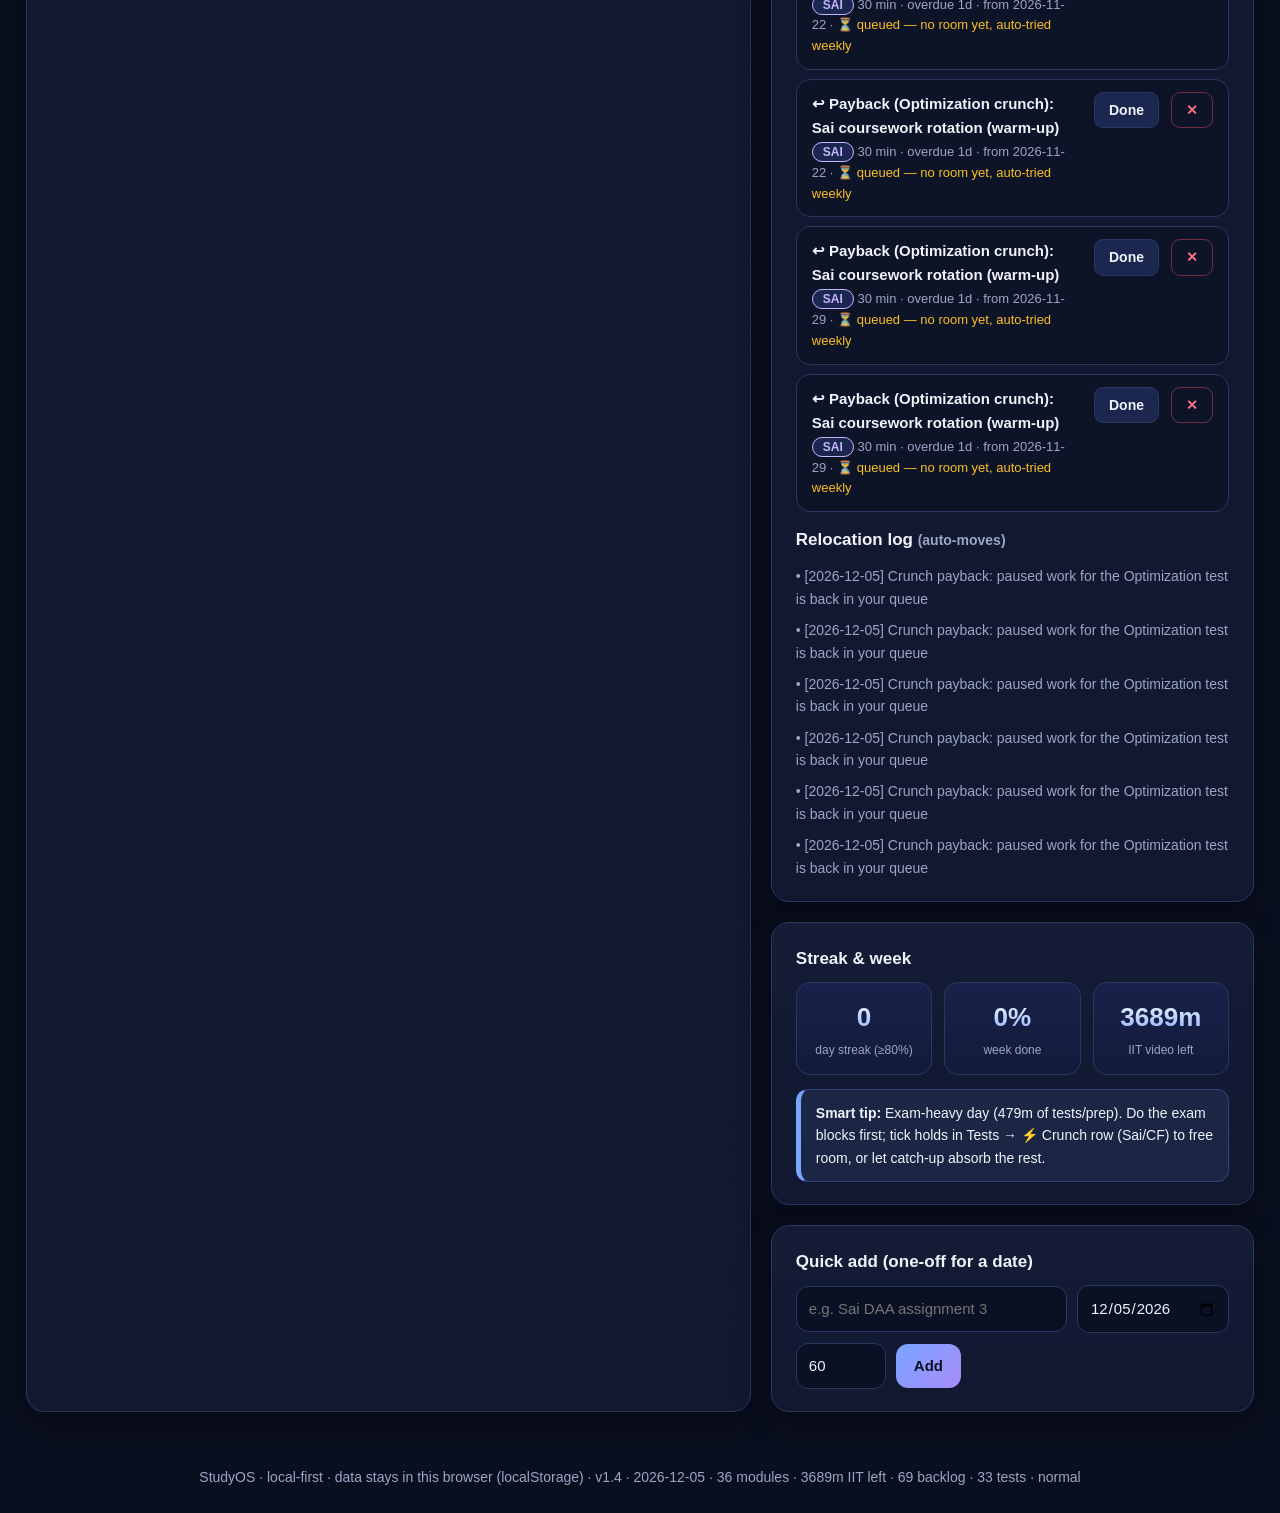
==== commit c63071a2: "Video-list prep sessions, module search, selective carryover" ====
--- a/index.html
+++ b/index.html
@@ -238,7 +238,10 @@
           <button id="copySnippet" class="btn sm">Copy snippet</button>
         </details>
         <h3 style="margin-top:18px">Saved modules</h3>
-        <div class="row" style="margin-bottom:8px"><button id="reseedBtn" class="btn">↻ Reload Week-1 seed data</button></div>
+        <div class="row" style="margin-bottom:8px">
+          <input id="modSearch" placeholder="Find a video… (e.g. foreign key)" style="flex:1">
+          <button id="reseedBtn" class="btn sm">↻ Reload trimester dataset</button>
+        </div>
         <div id="moduleList"></div>
       </div>
     </div>
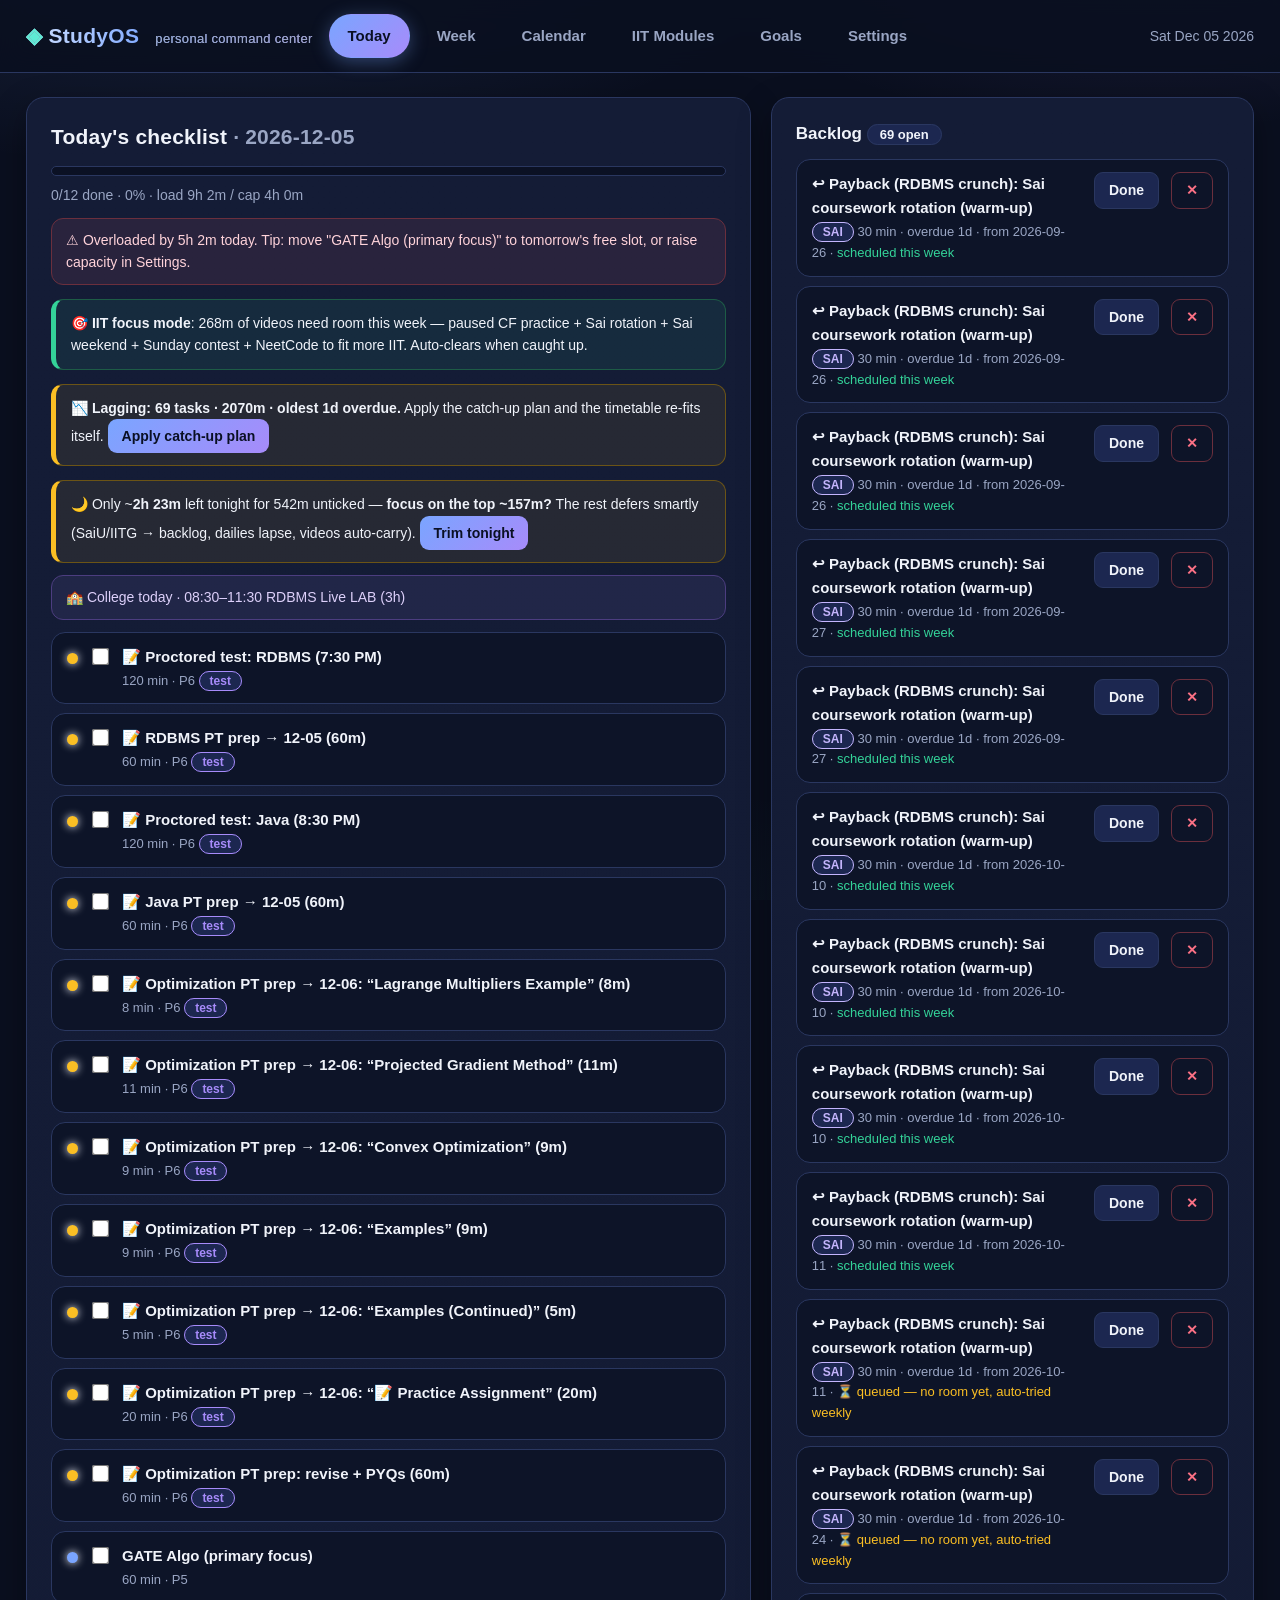
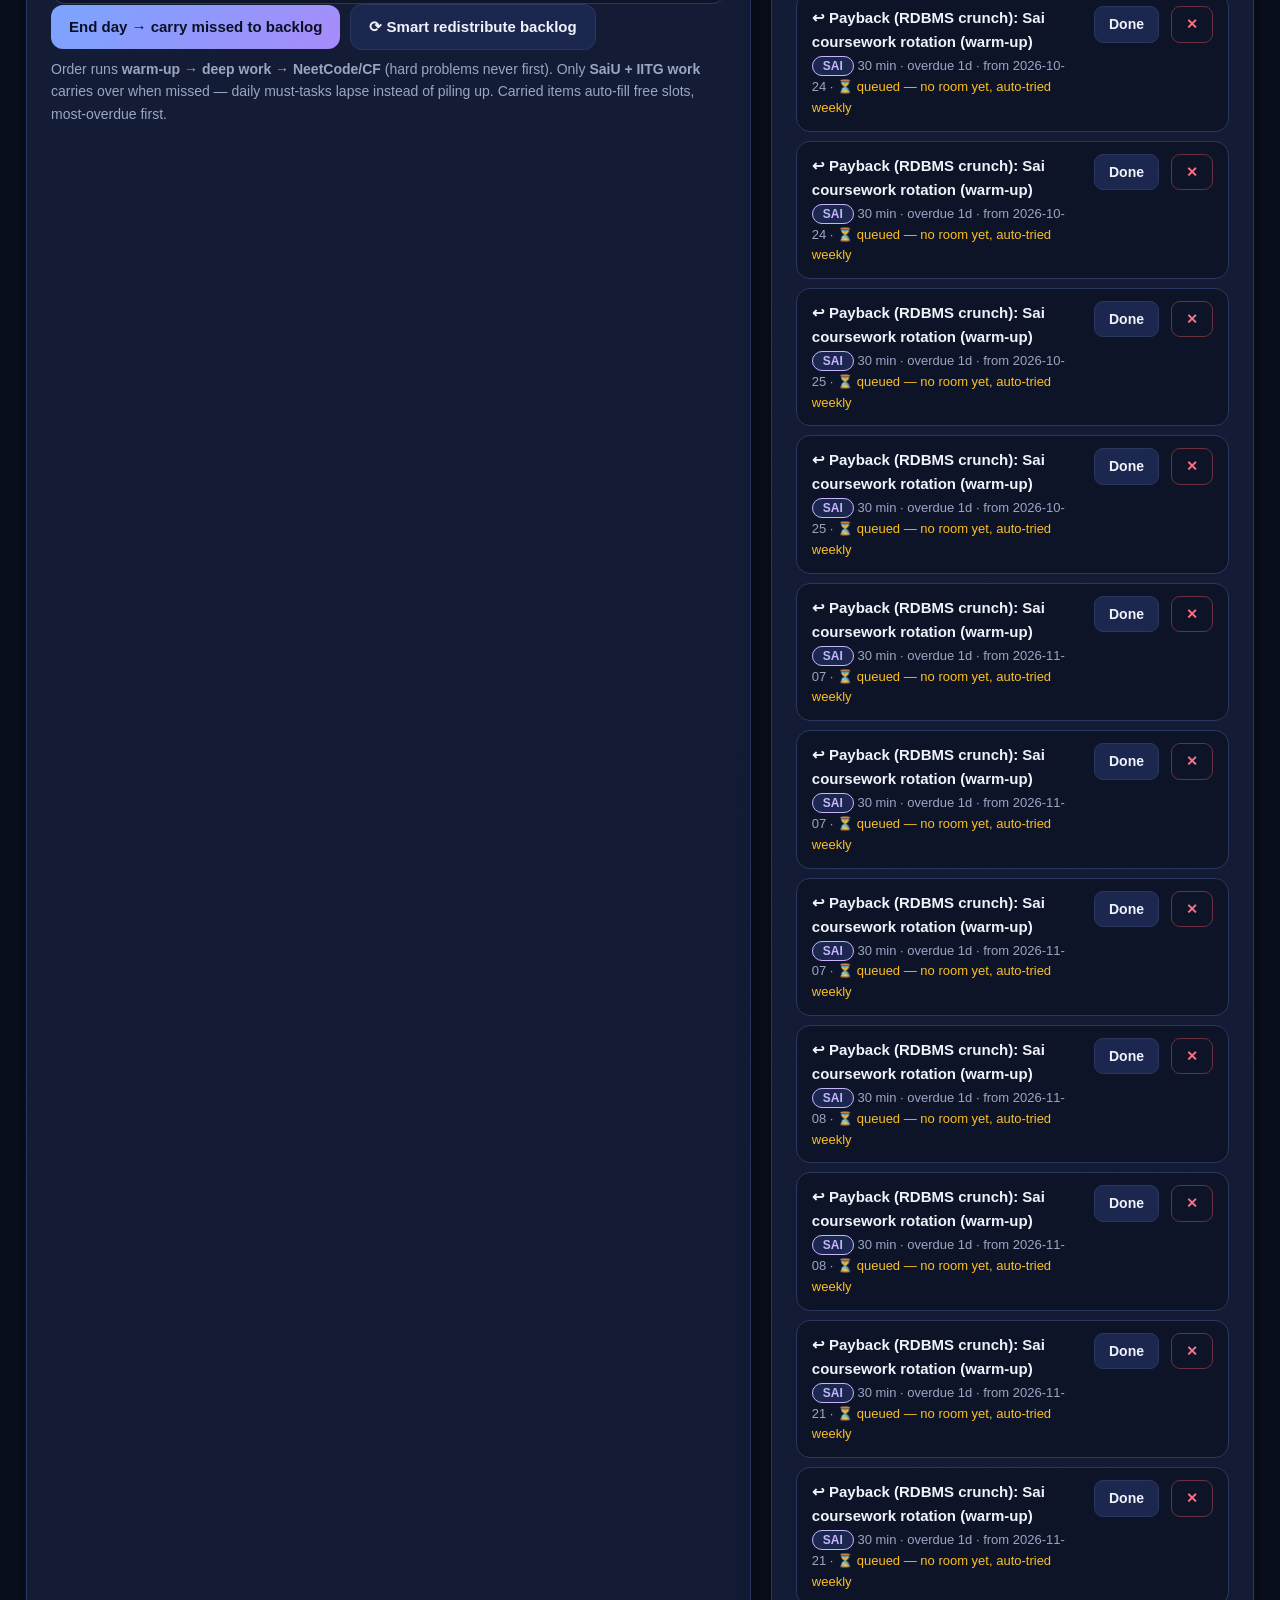
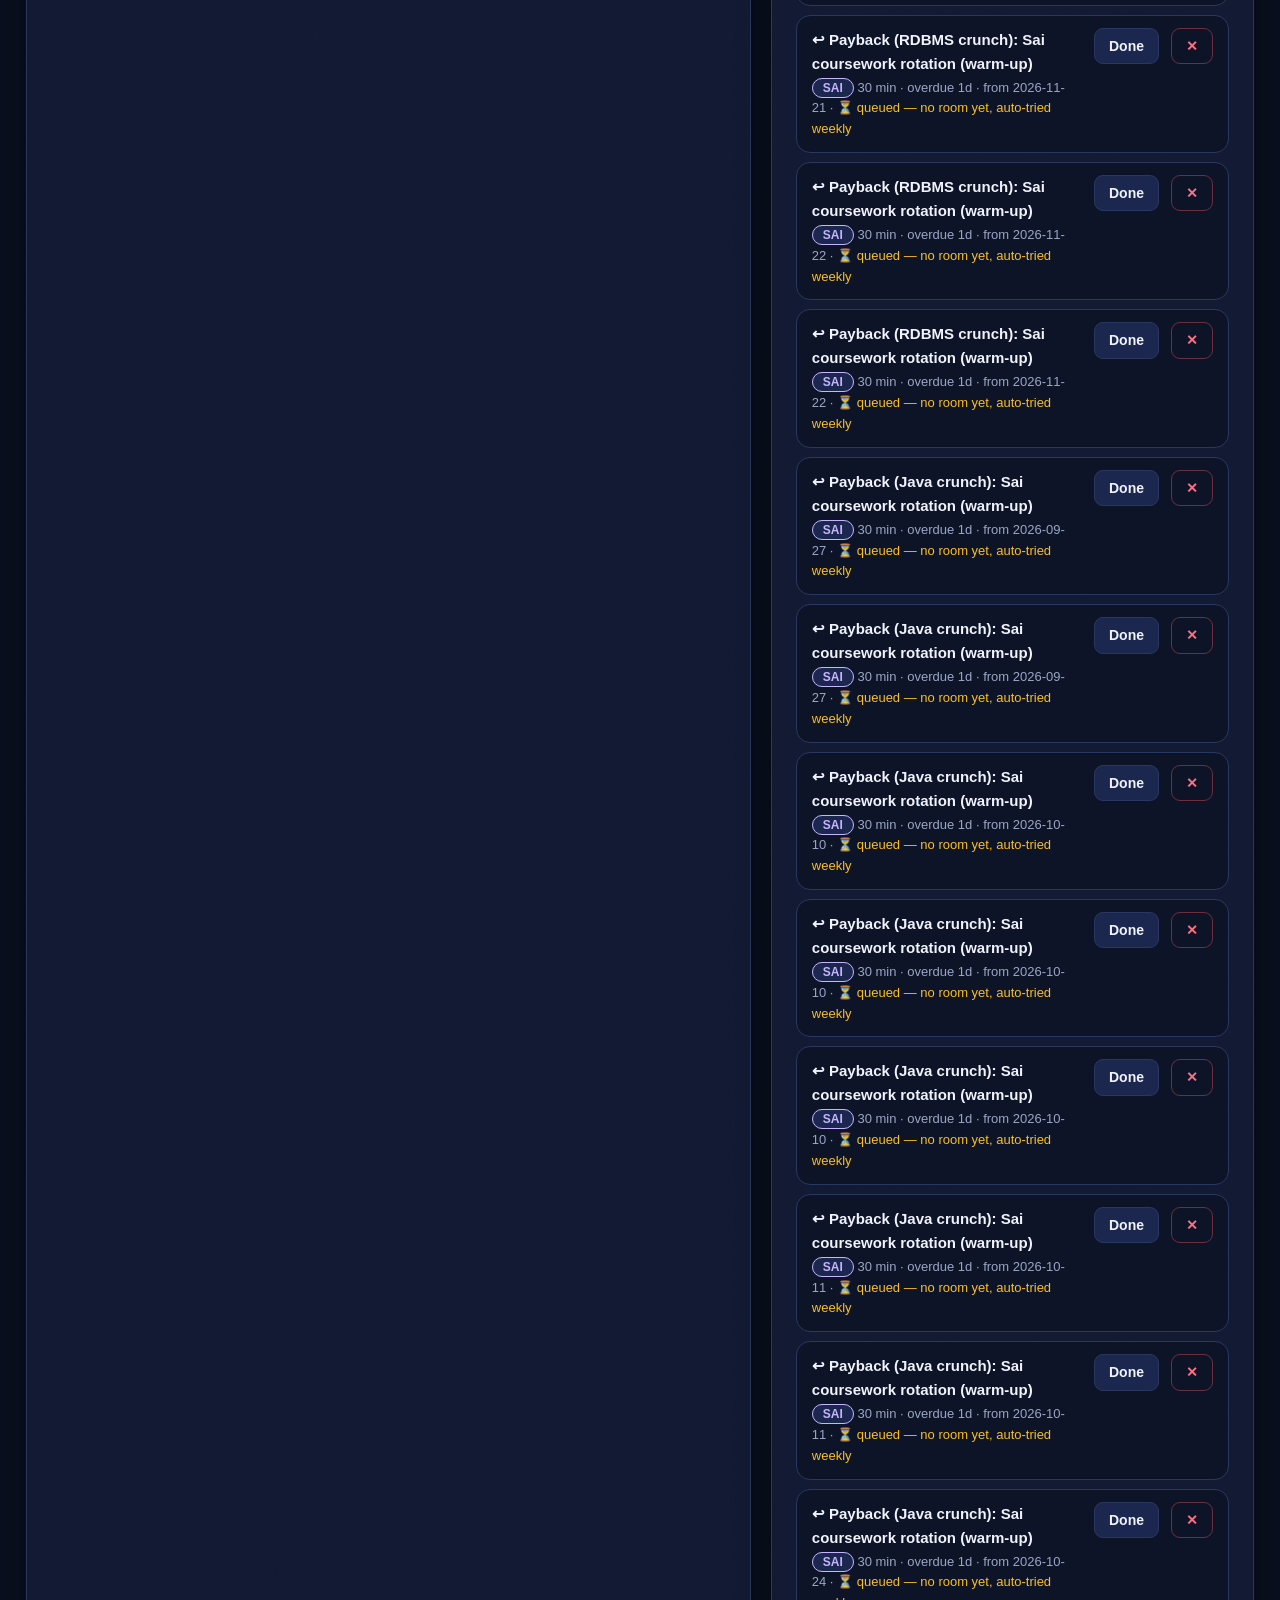
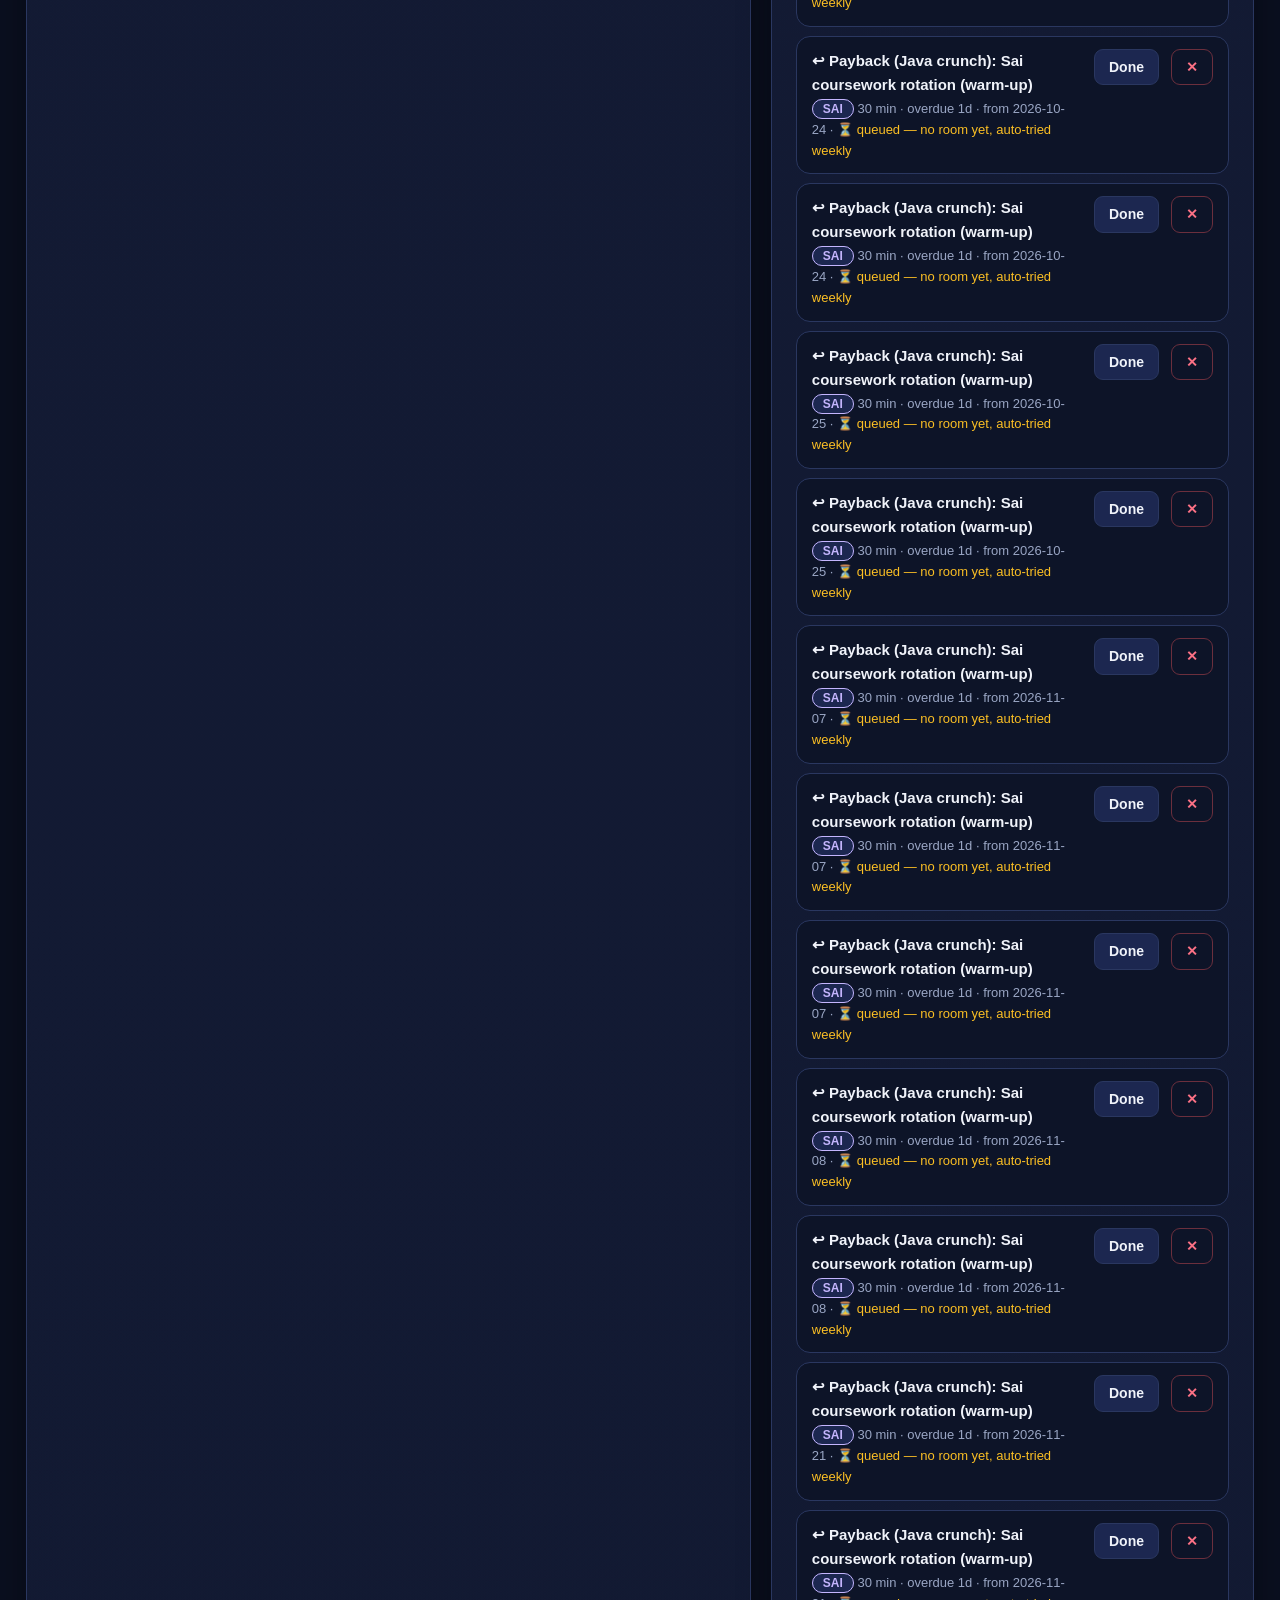
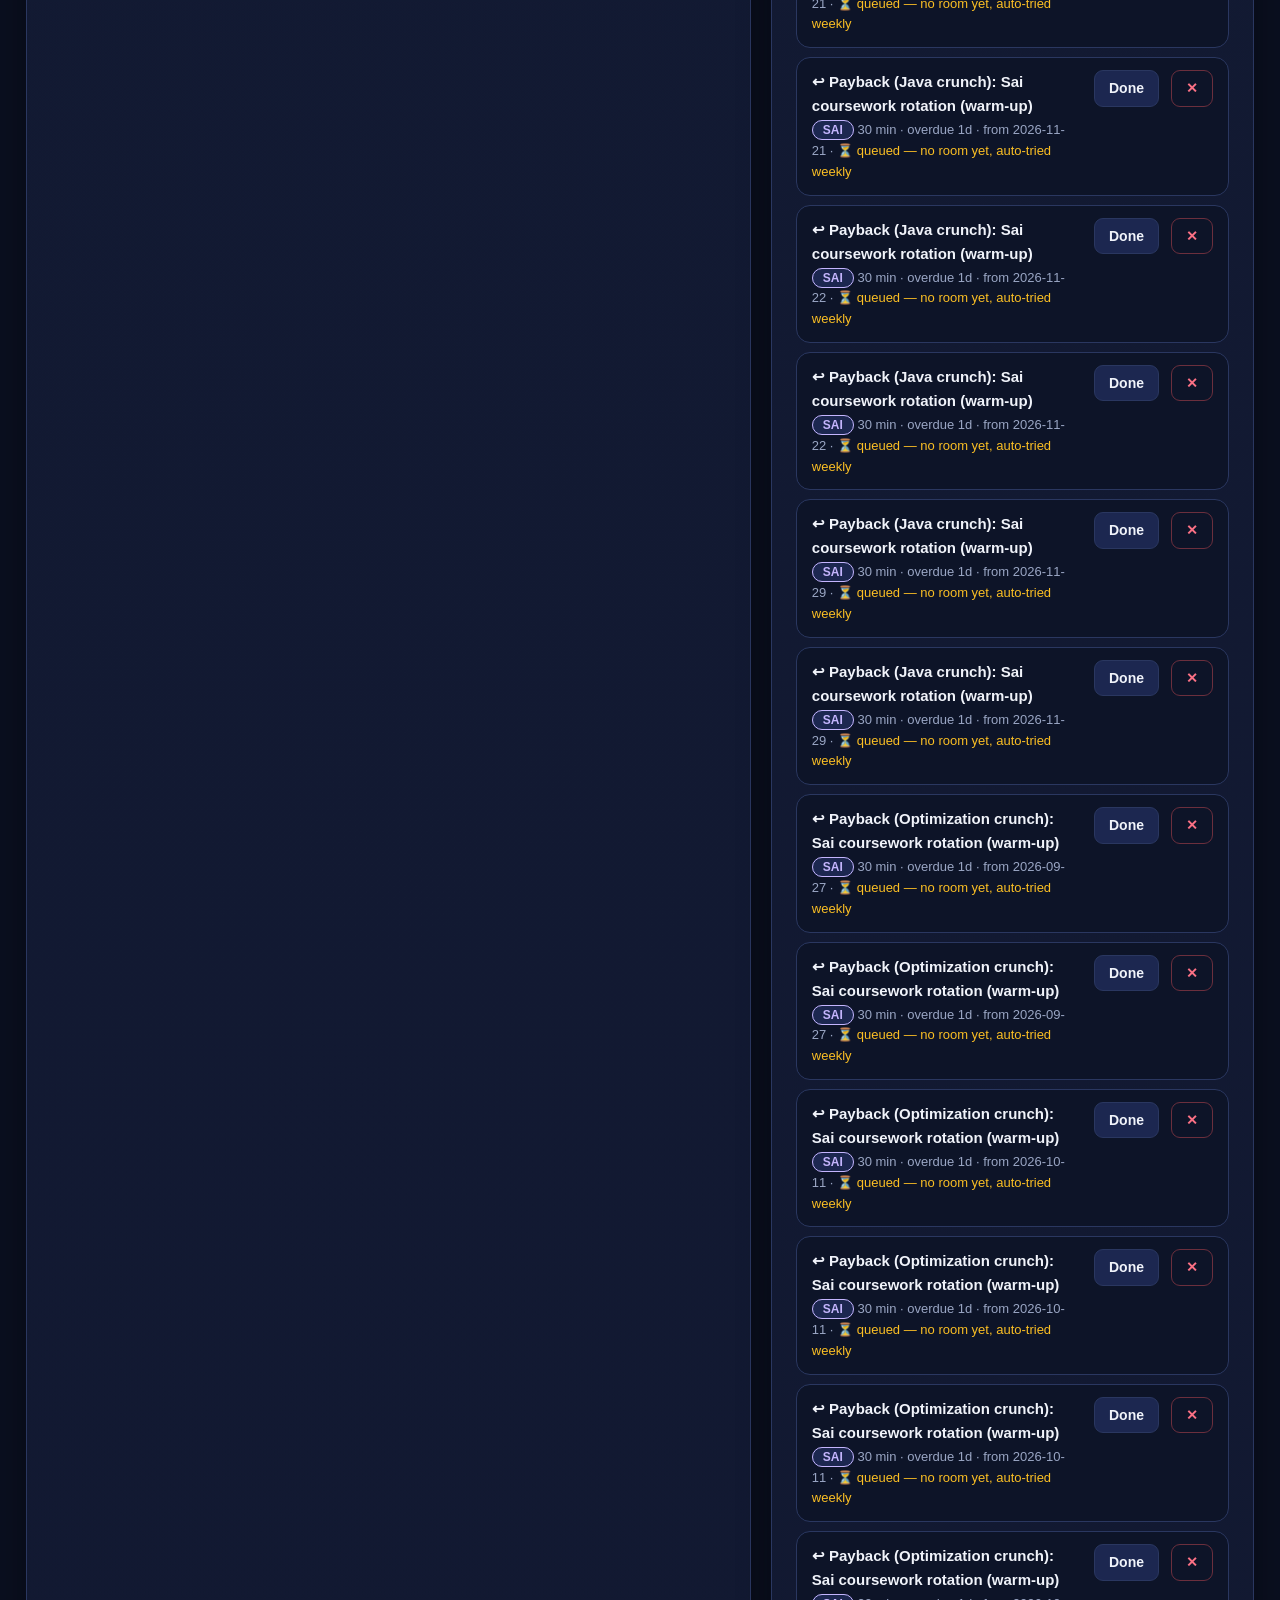
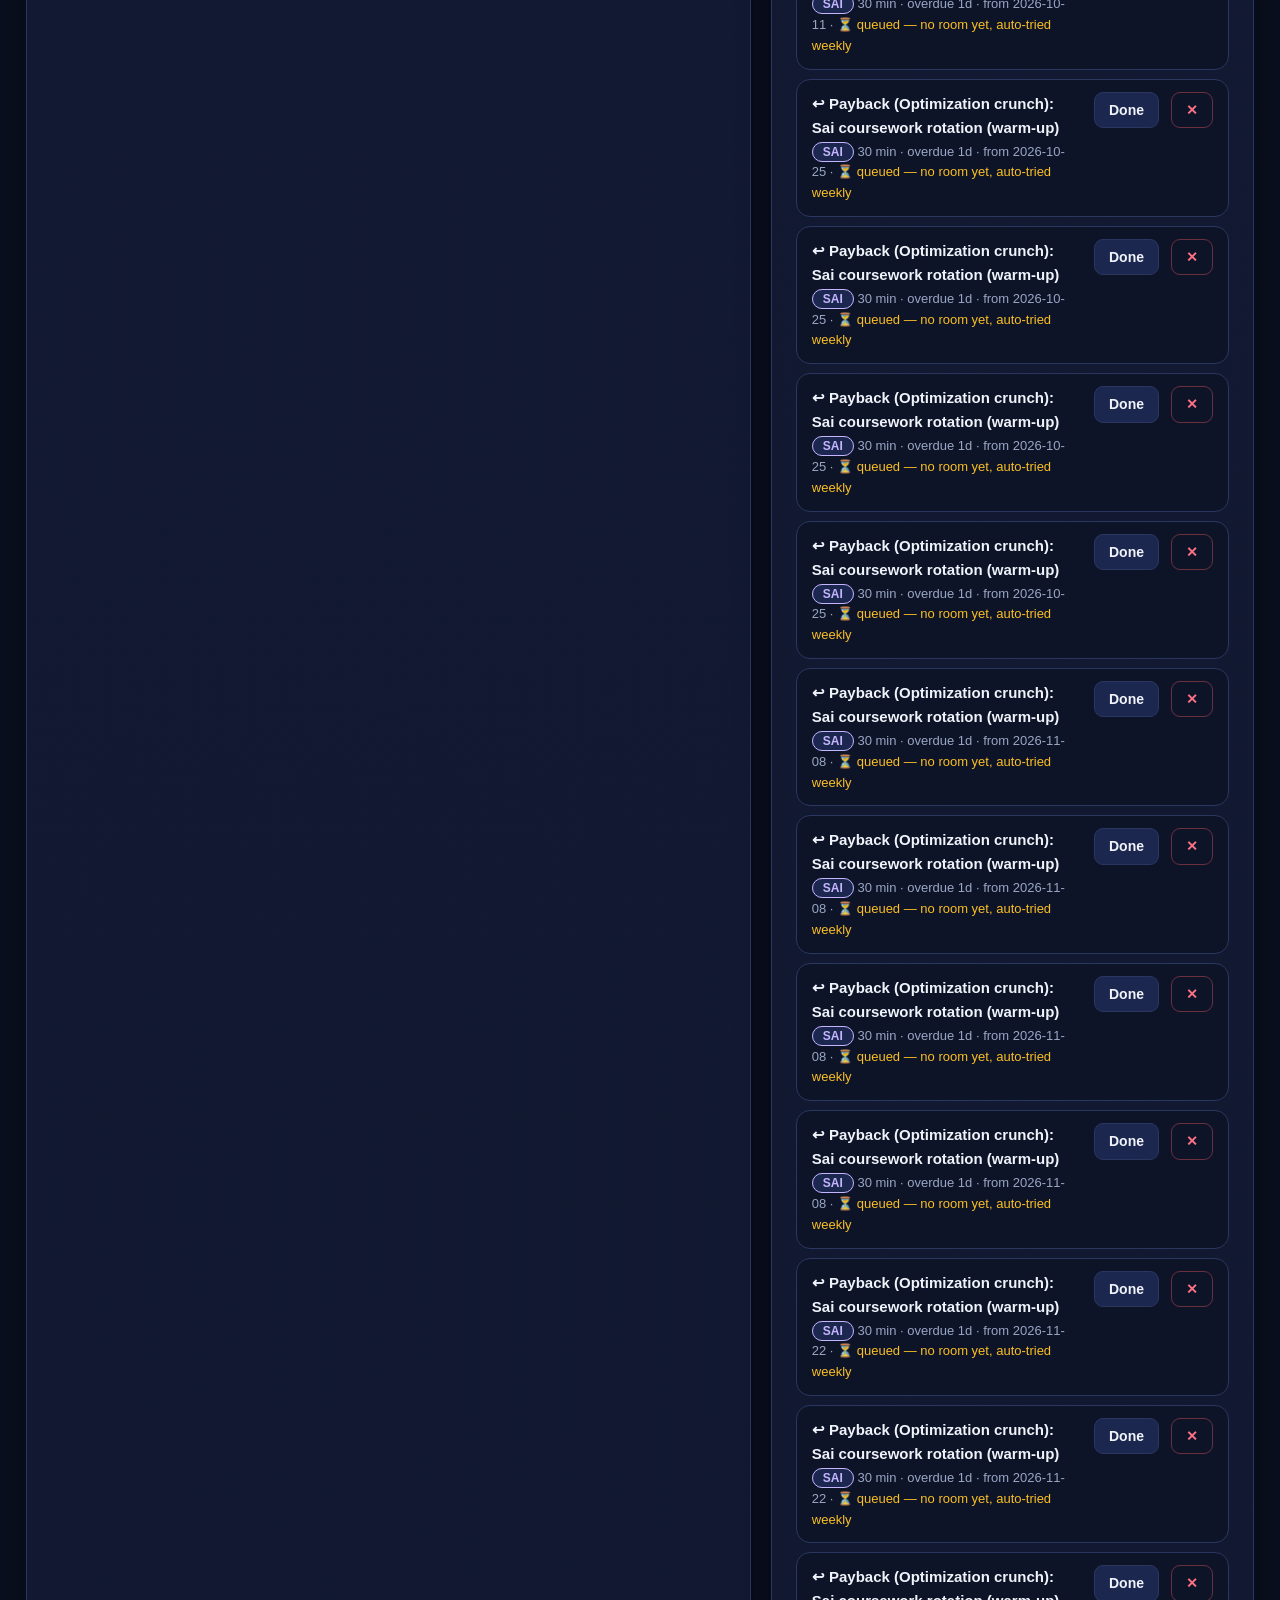
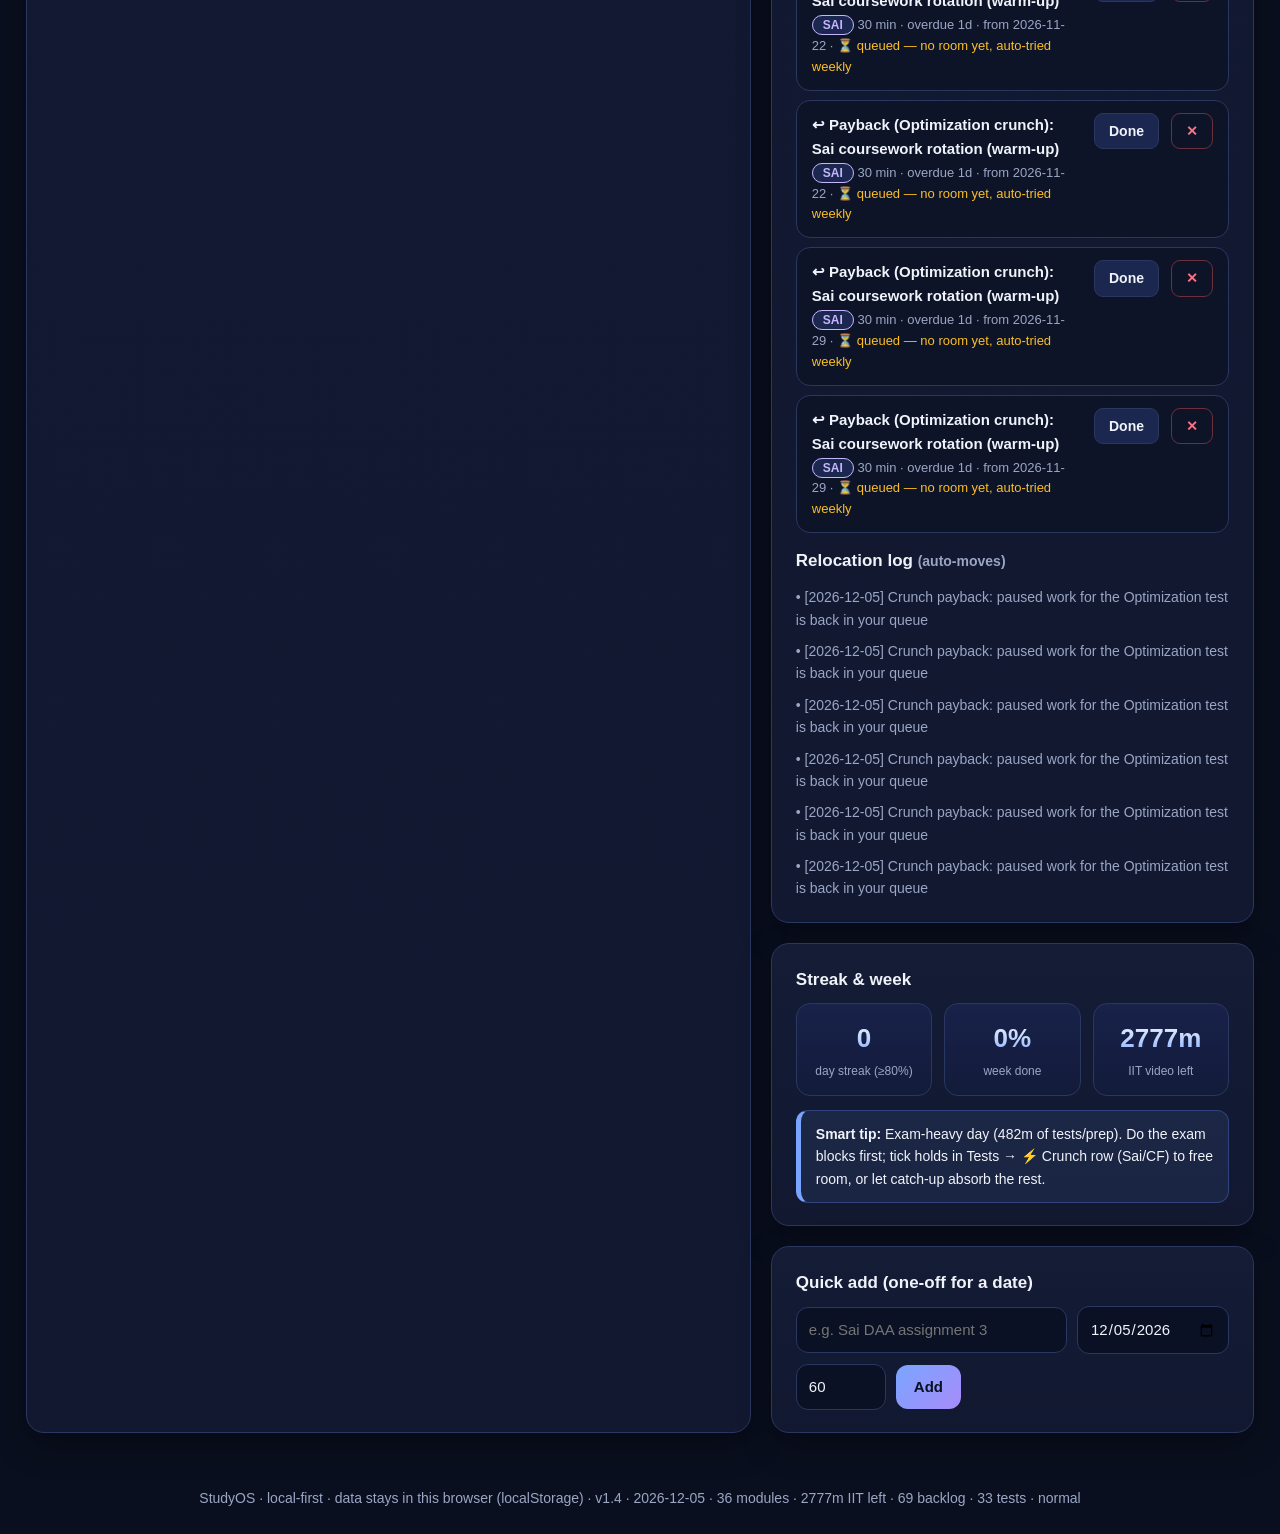
==== commit a8dbdfe8: "Test prep targets covered modules with one video per session" ====
--- a/index.html
+++ b/index.html
@@ -158,6 +158,7 @@
         <label class="small muted">First week <select id="tFirst"><option value="nonproctored">Non-proctored</option><option value="proctored">Proctored</option></select></label>
         <label class="small muted">Start date <input id="tStart" type="date"></label>
         <label class="small muted">Time <input id="tTime" type="time" value="08:00"></label>
+        <label class="small muted">Covers modules <input id="tCovers" placeholder="auto (e.g. 2, 1-2)" style="width:110px"></label>
         <label class="small muted">Weeks <input id="tWeeks" type="number" min="1" max="16" value="8" style="width:70px"></label>
         <button id="addAltTests" class="btn primary">Add alternating series</button>
         <button id="addOneTest" class="btn">Add single test</button>
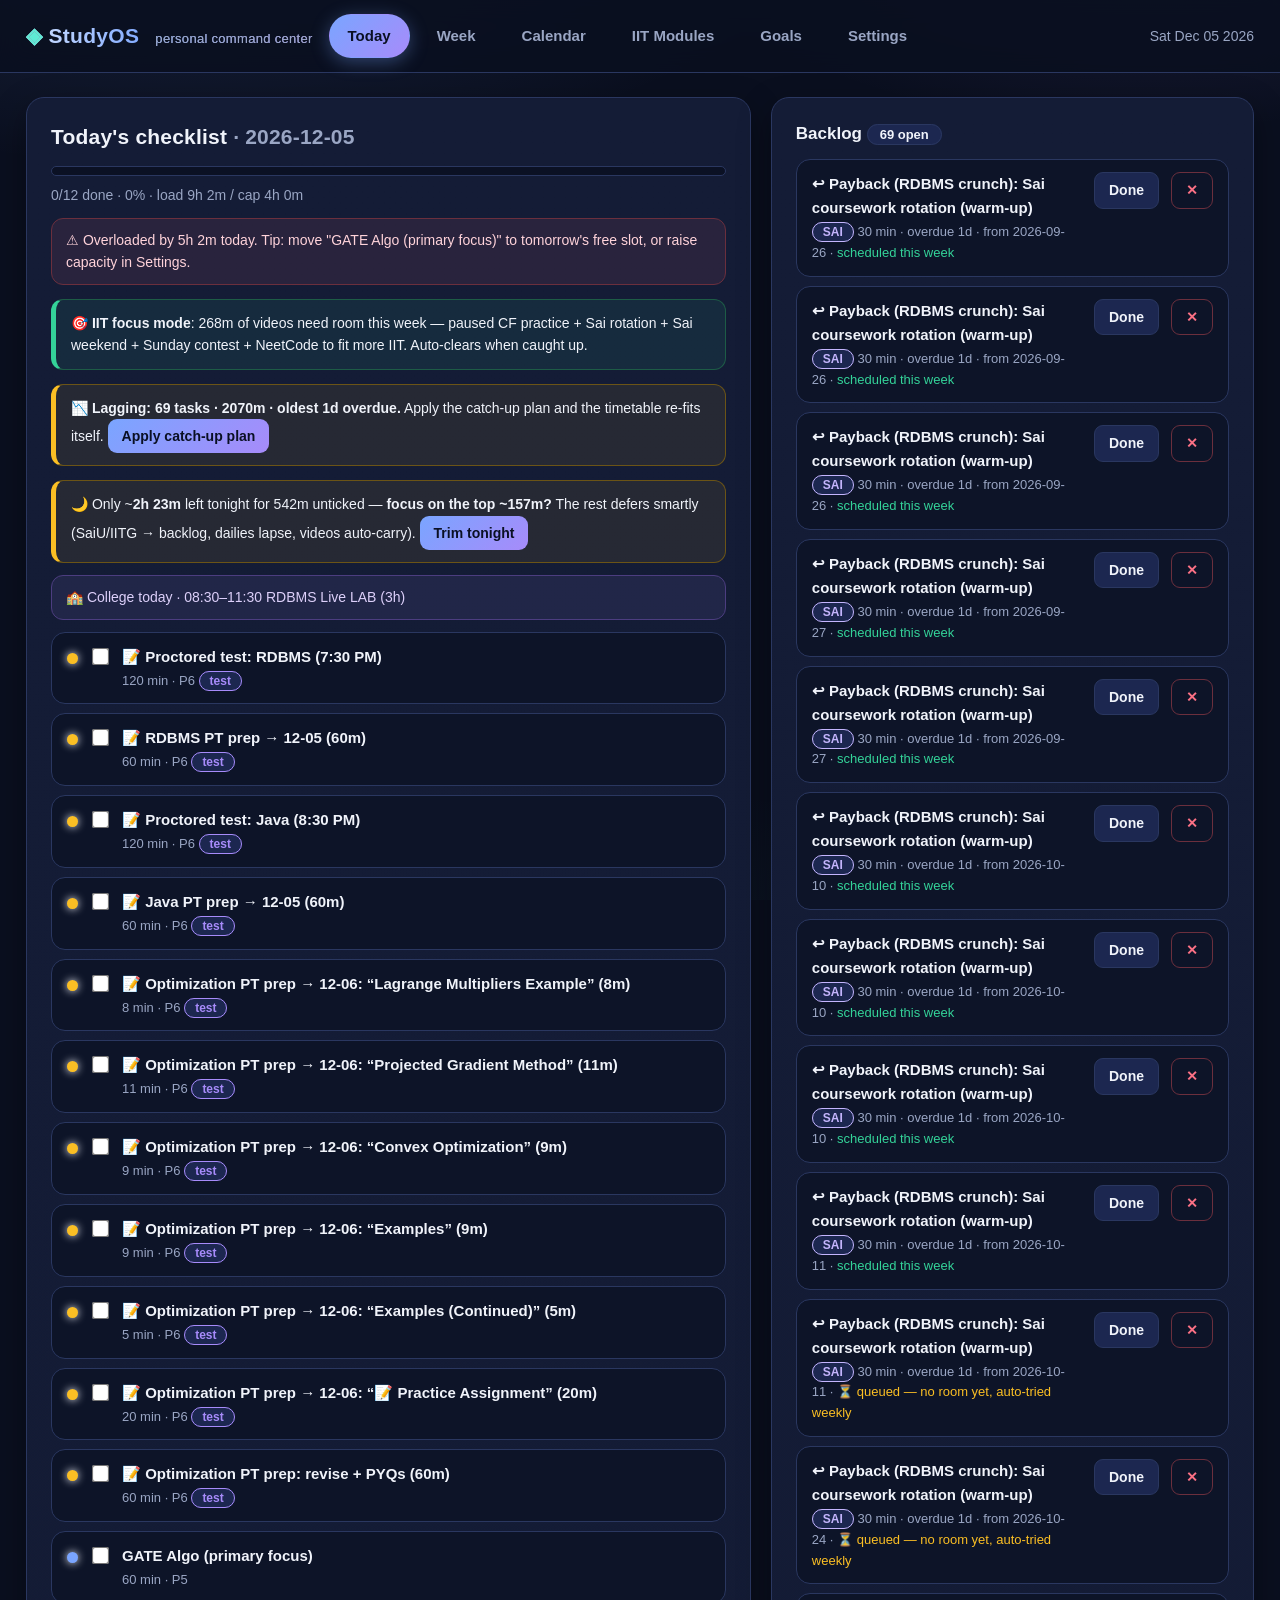
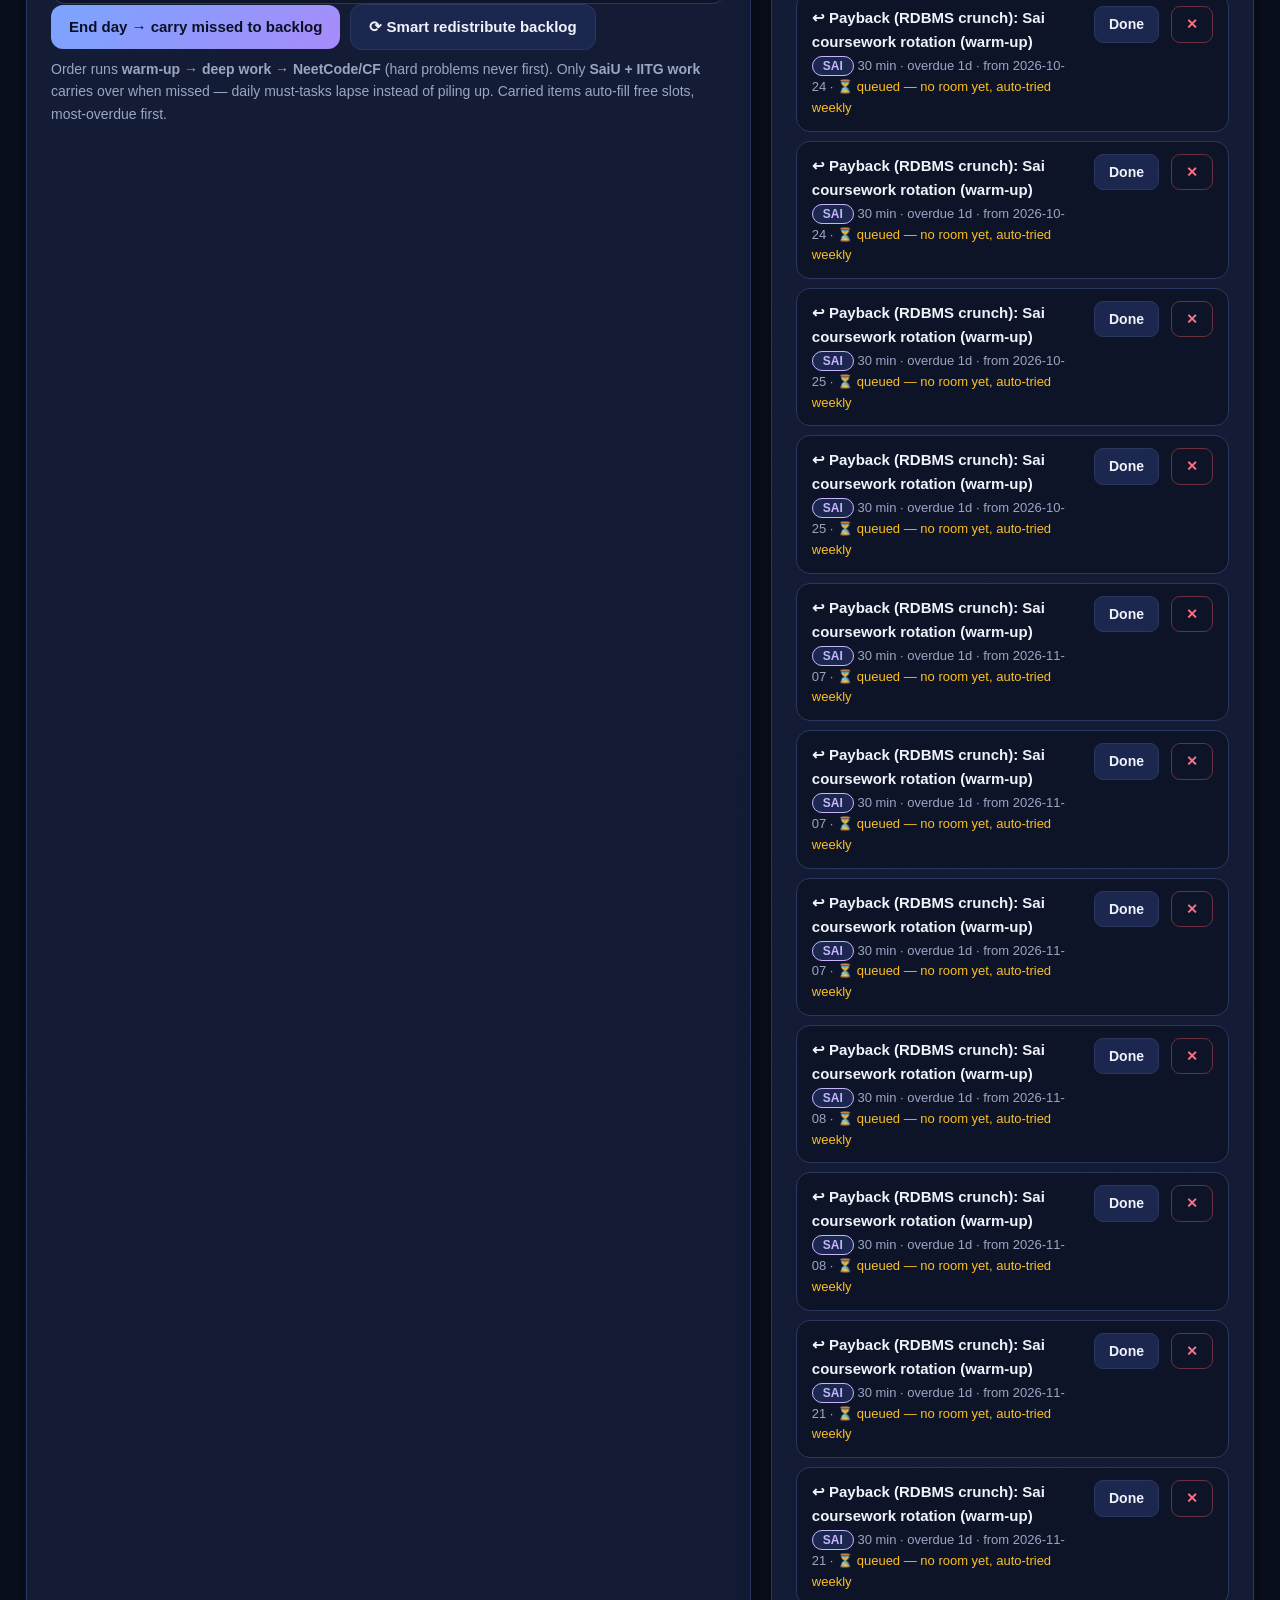
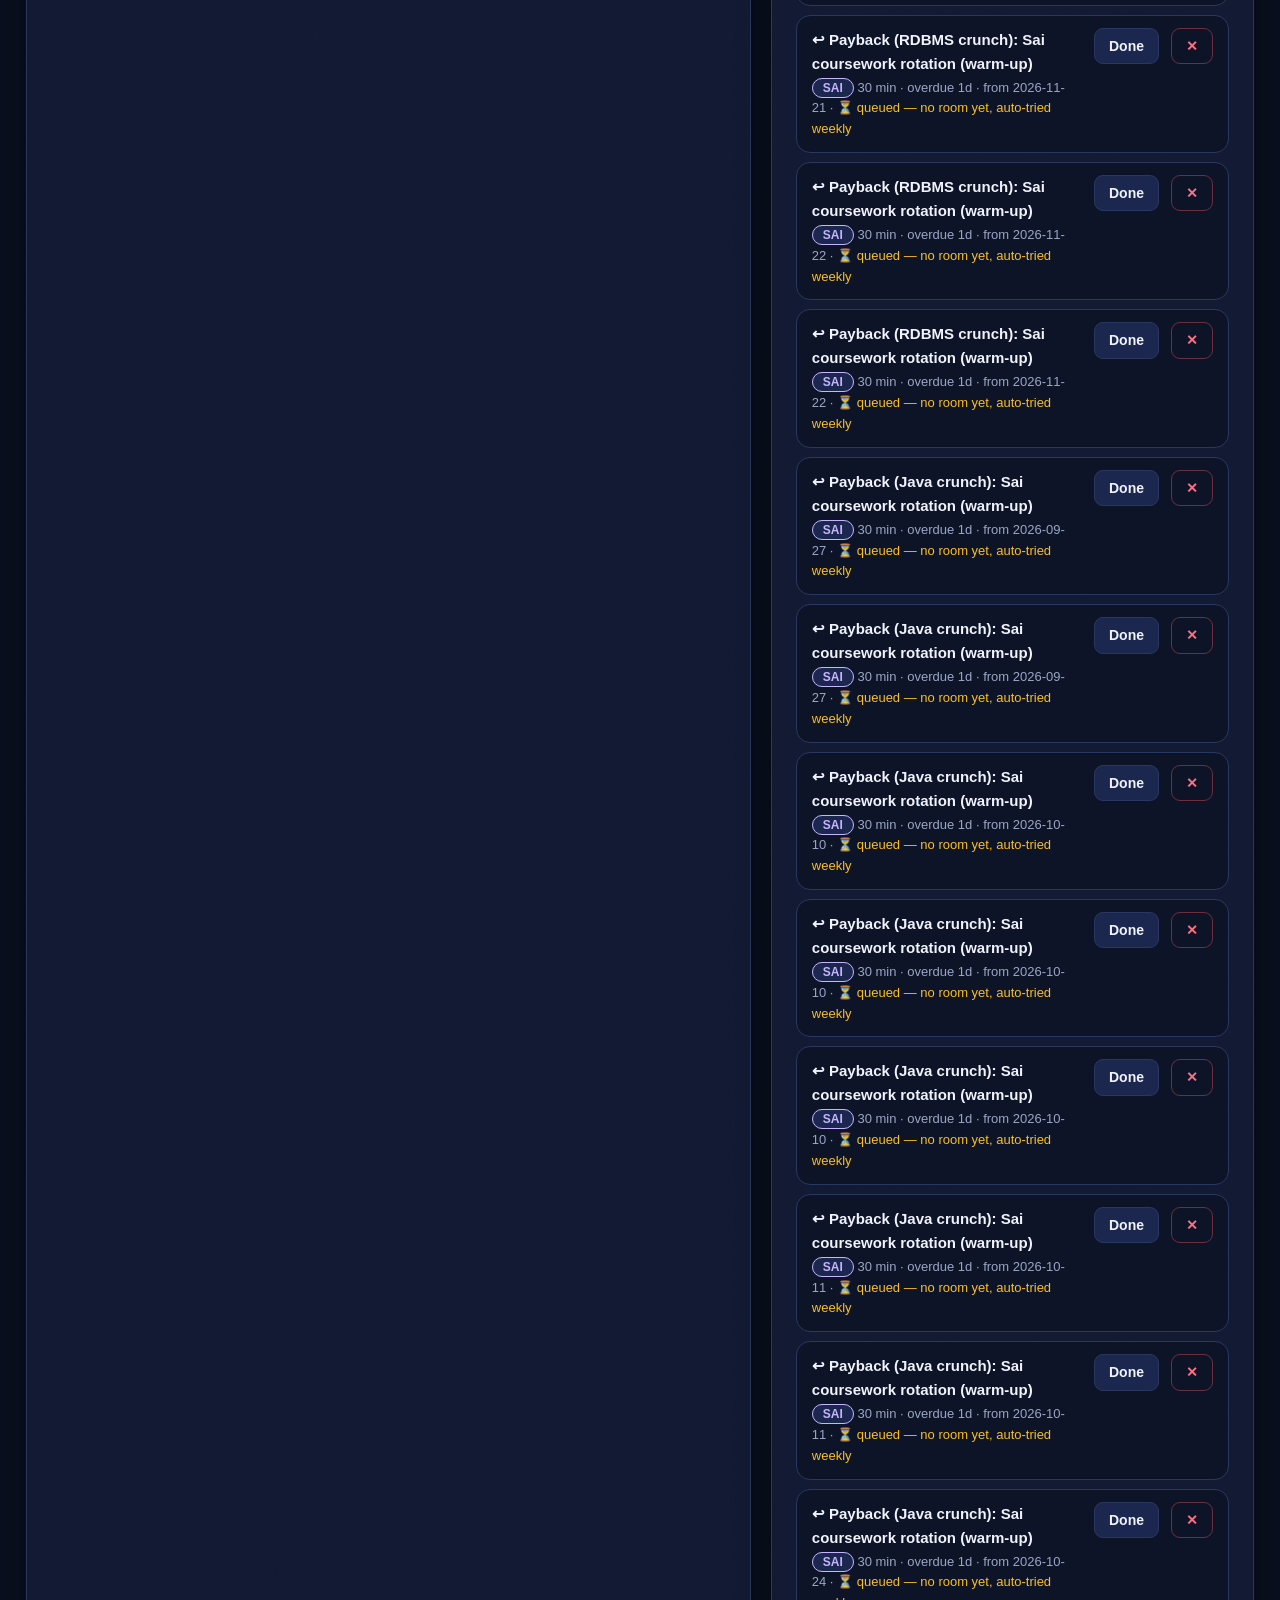
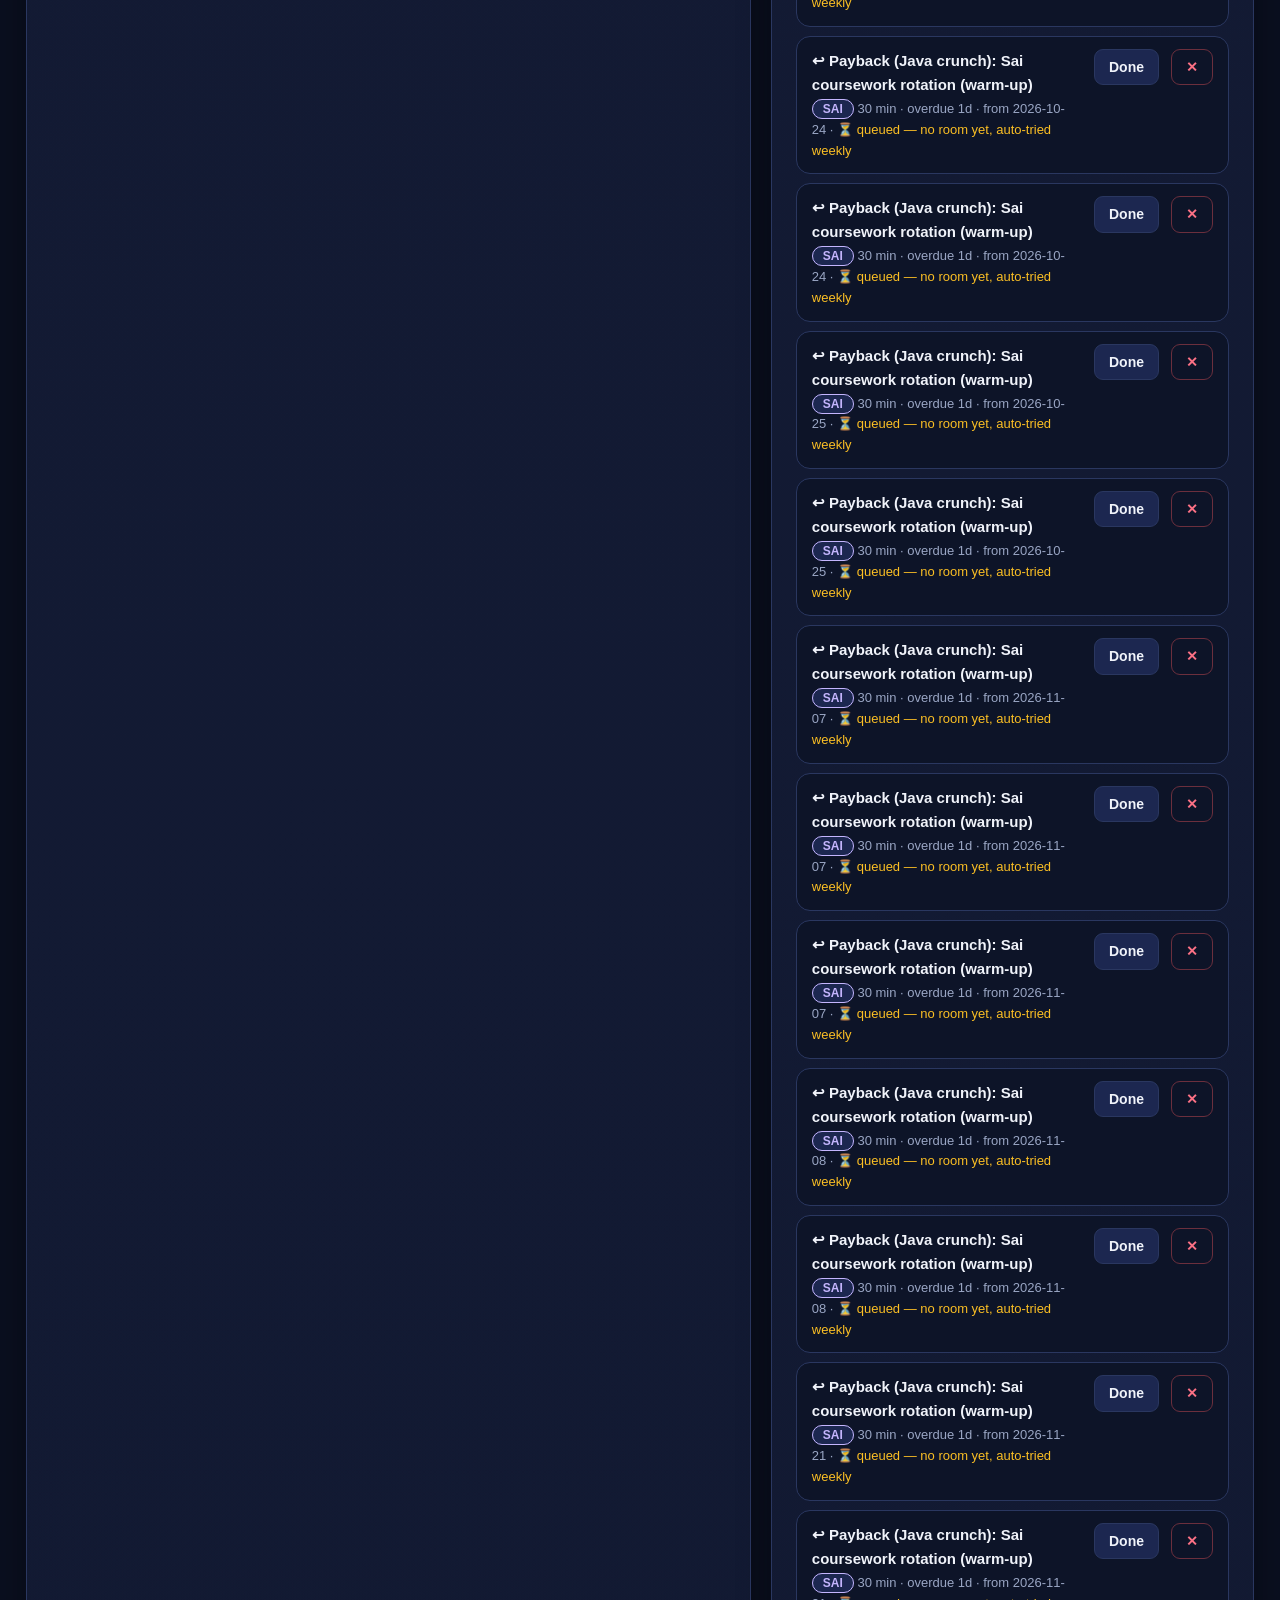
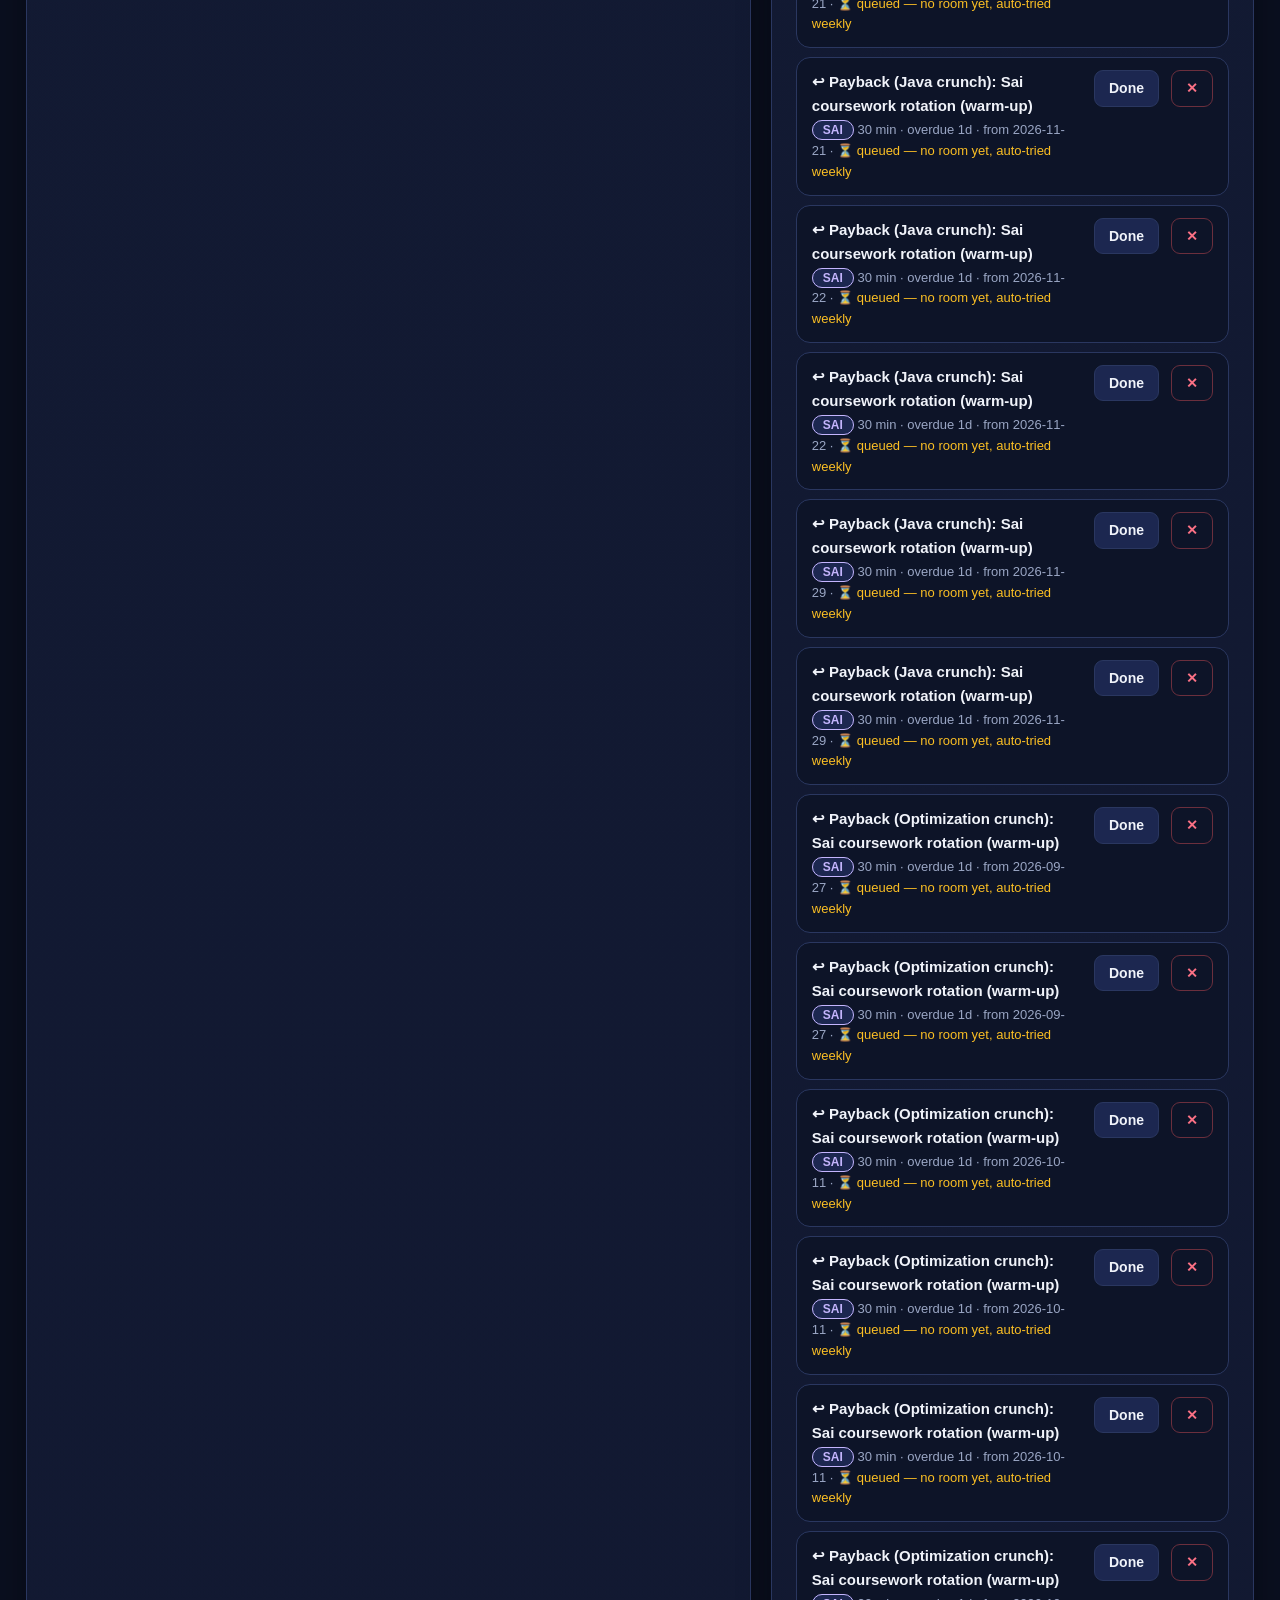
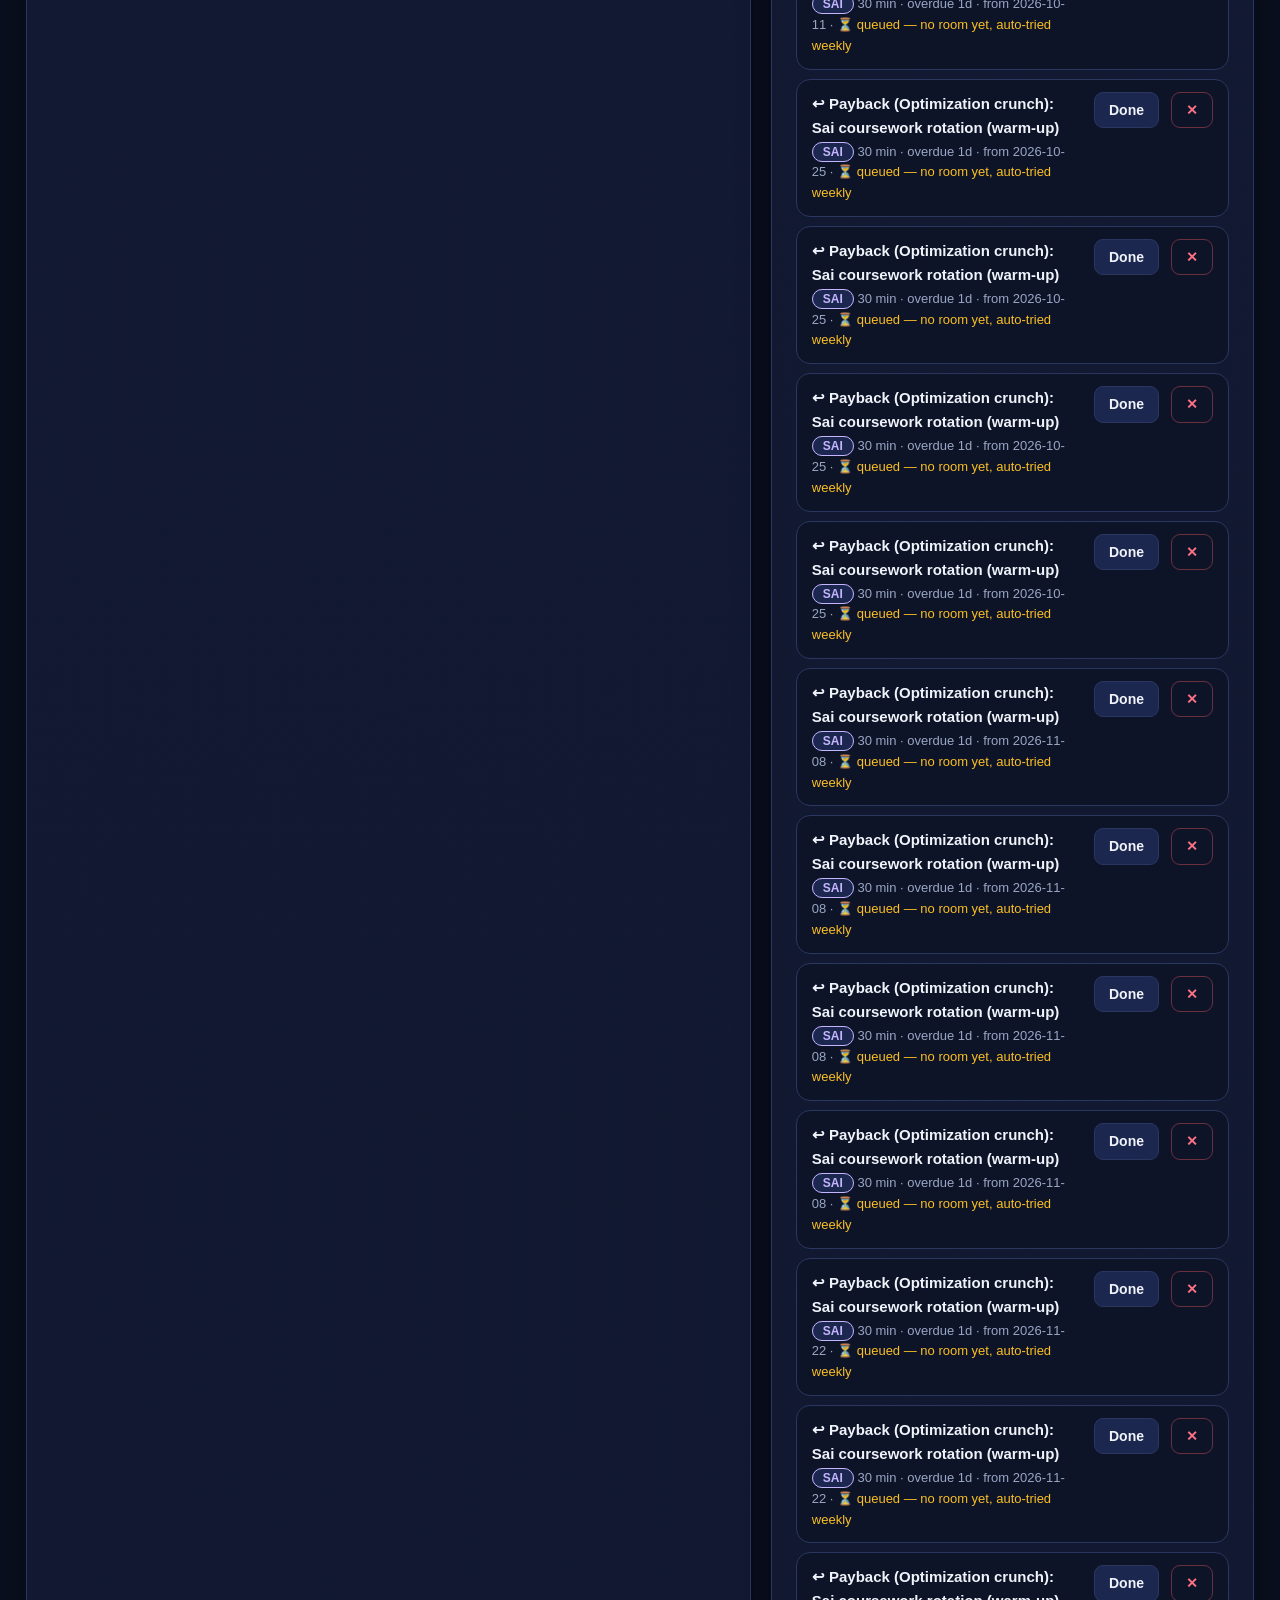
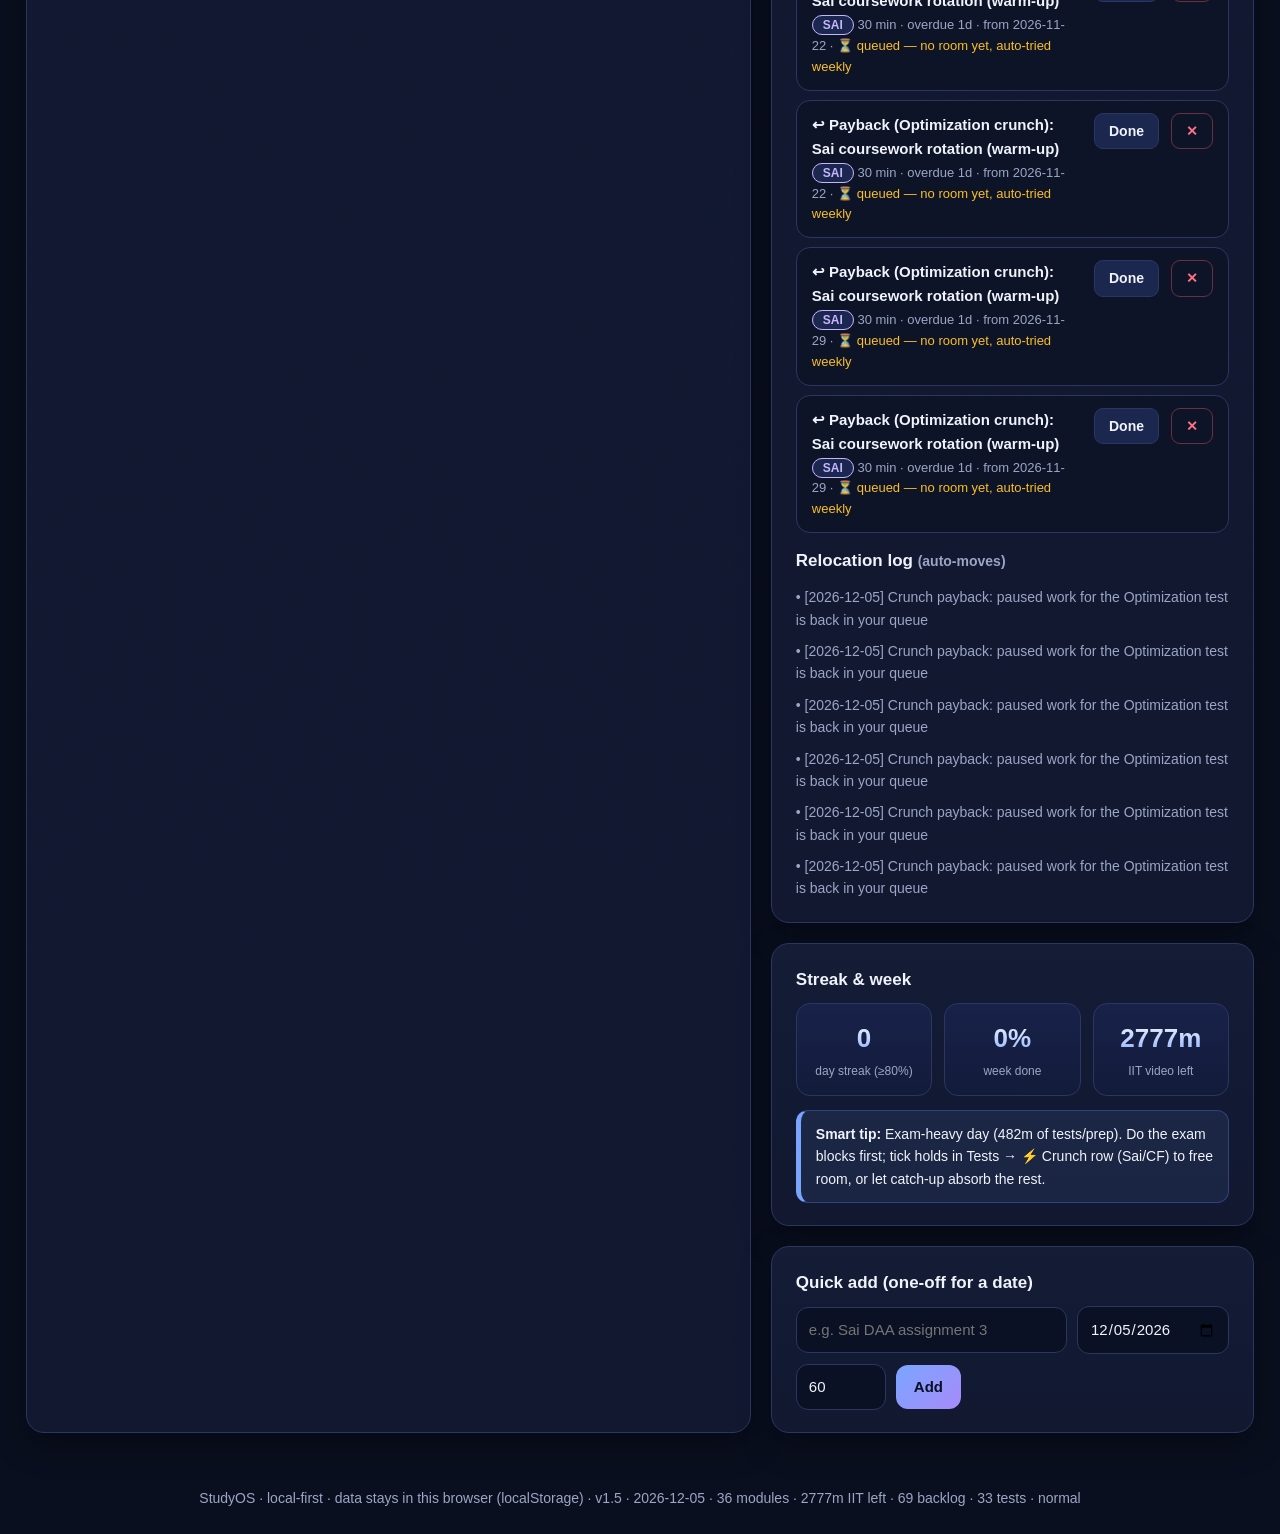
==== commit 47c0952f: "Slot B by default with one-tap A fallback" ====
--- a/index.html
+++ b/index.html
@@ -315,6 +315,6 @@
 window.addEventListener('error',function(e){var d=document.getElementById('errBanner');if(d){d.style.display='block';d.textContent='⚠ App error: '+(e.message||'unknown error')+' — press Ctrl+Shift+R to hard-refresh. If it persists, copy this exact text and send it to me.';}});
 </script>
 <script src="seeds.js?v=1"></script>
-<script src="app.js?v=1.4"></script>
+<script src="app.js?v=1.5"></script>
 </body>
 </html>
